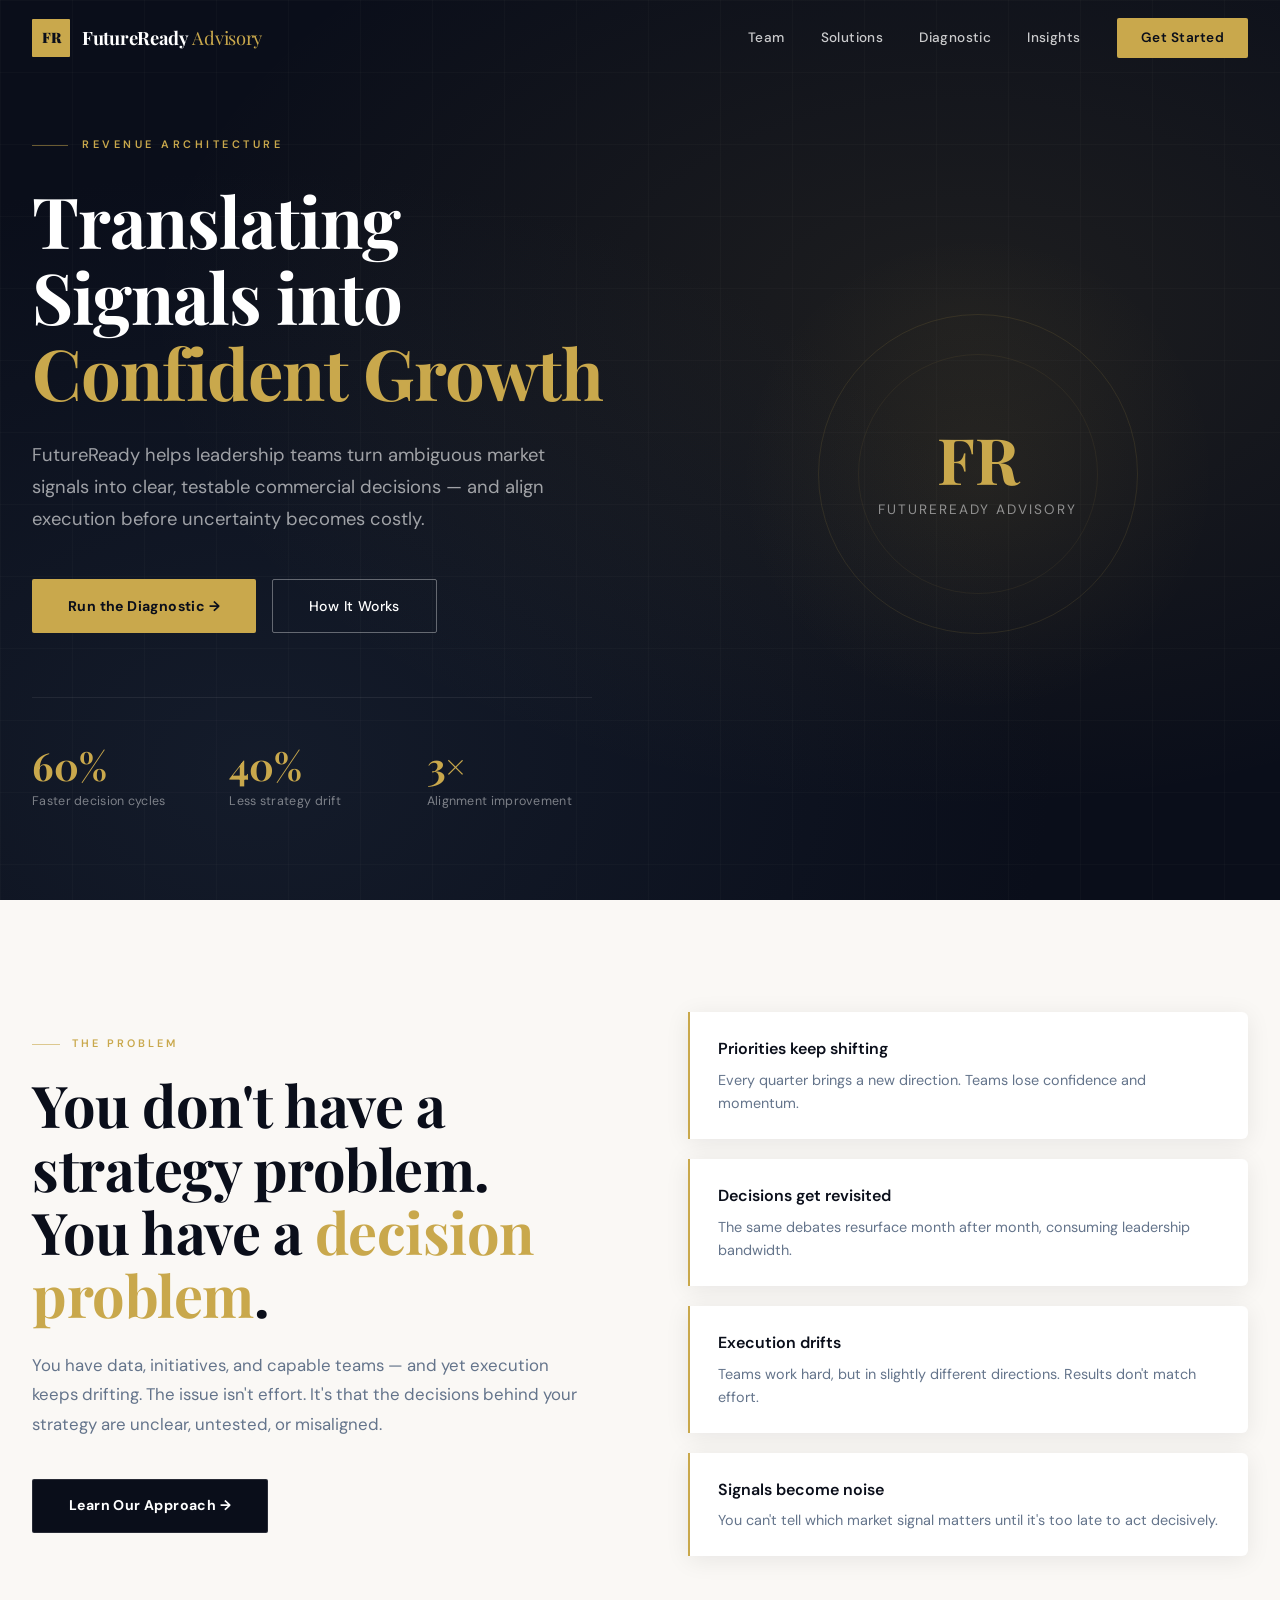
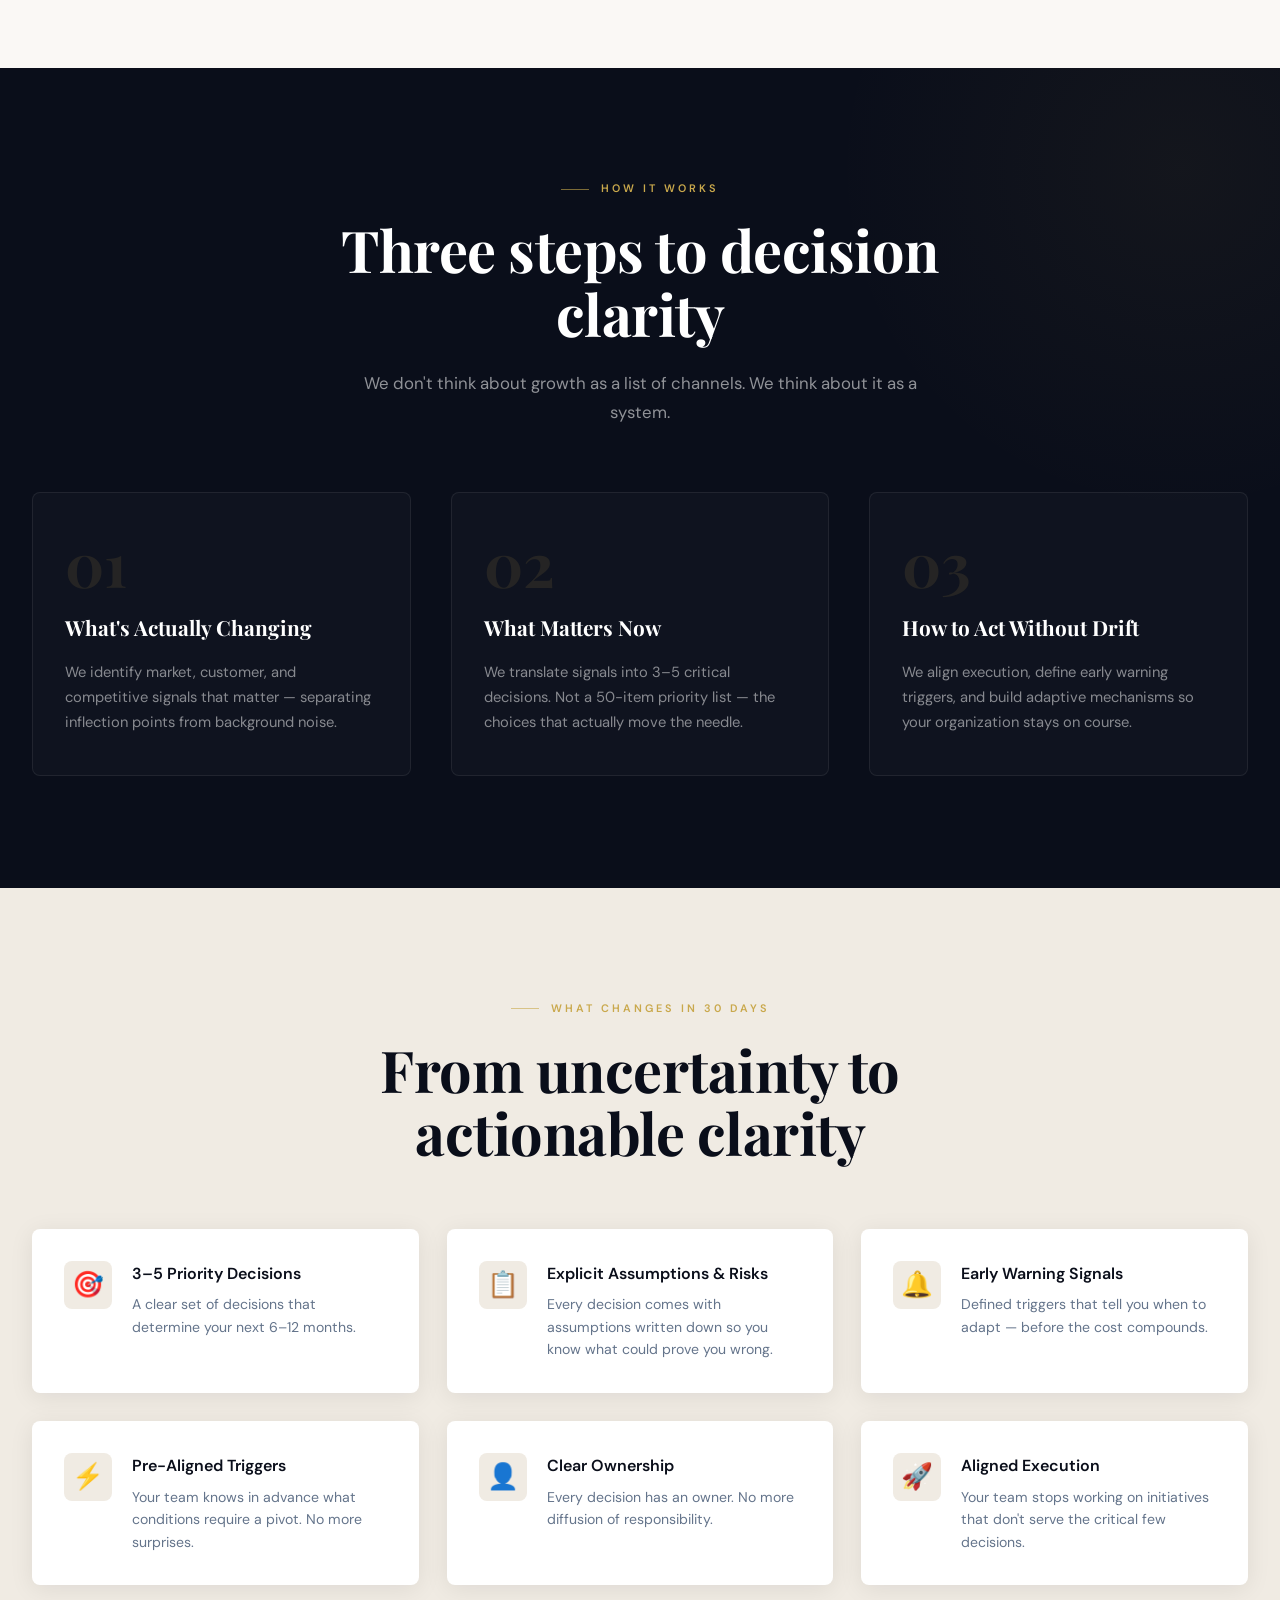
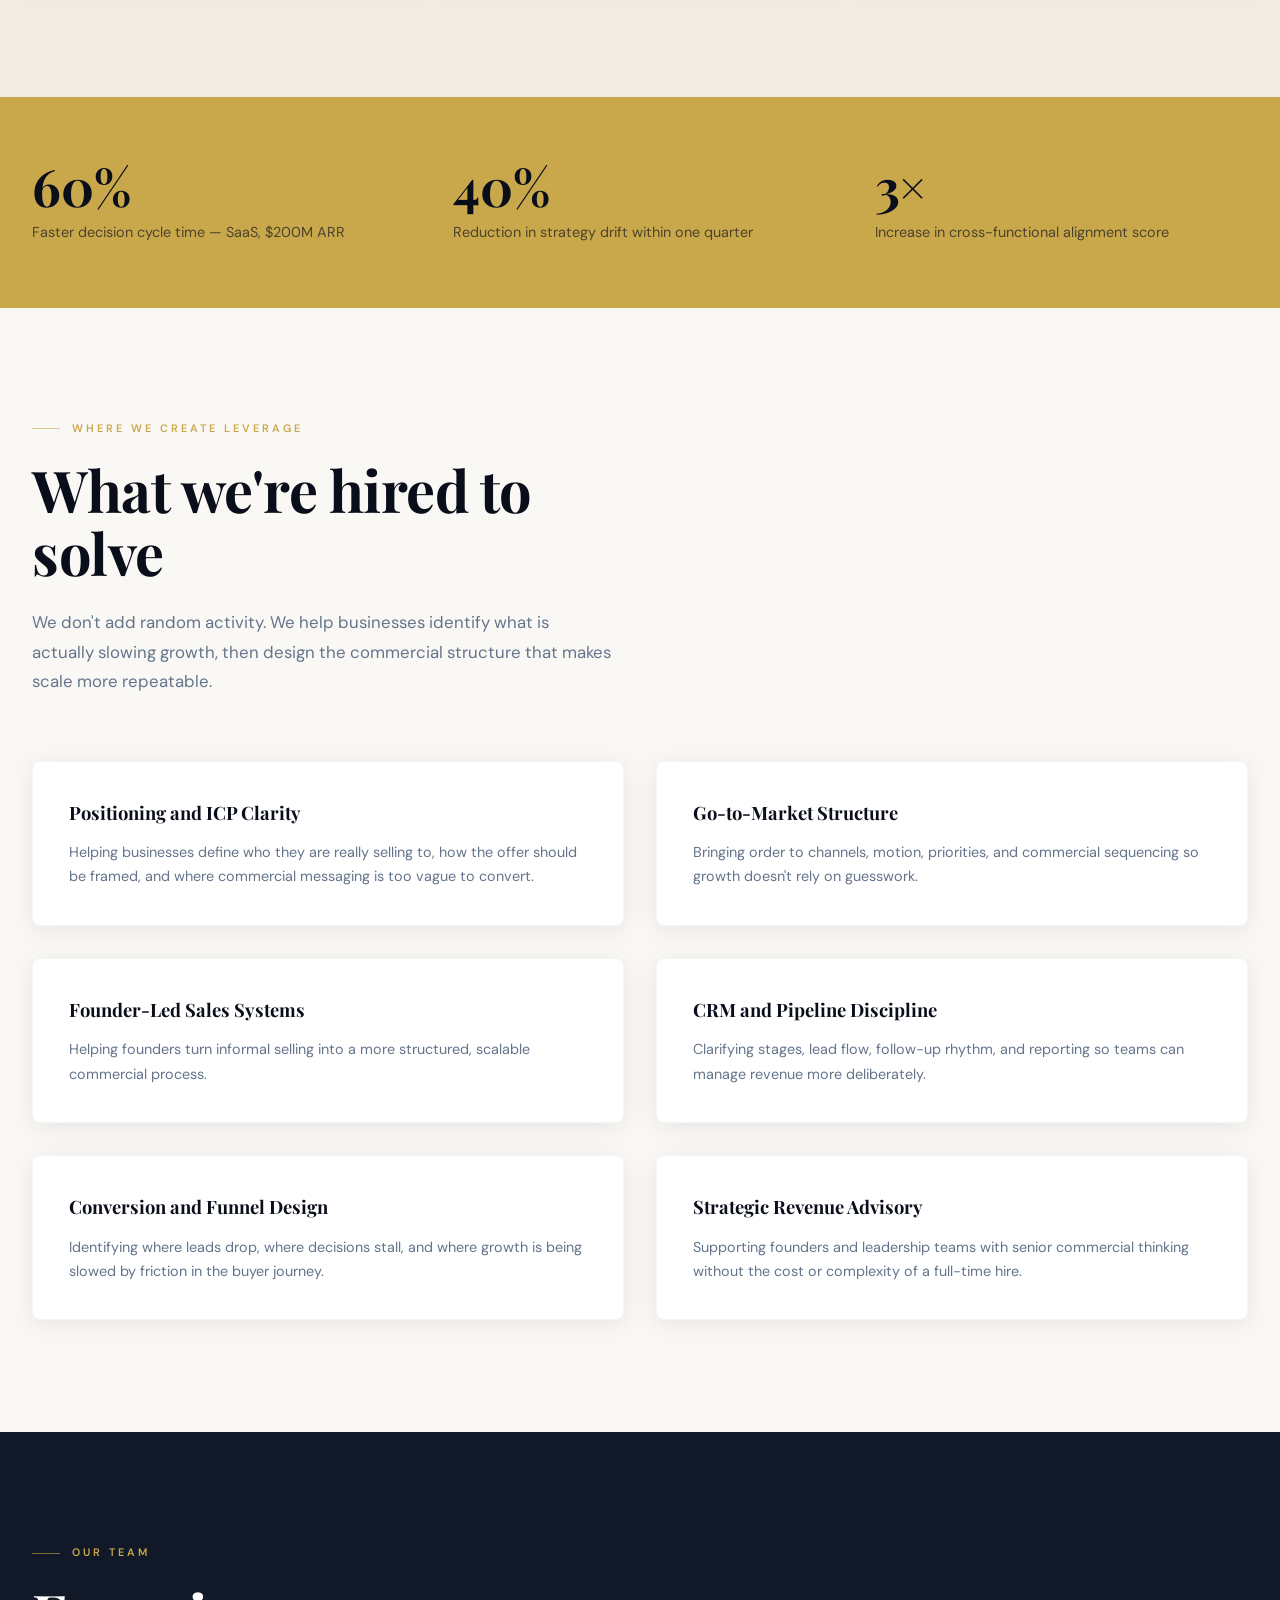
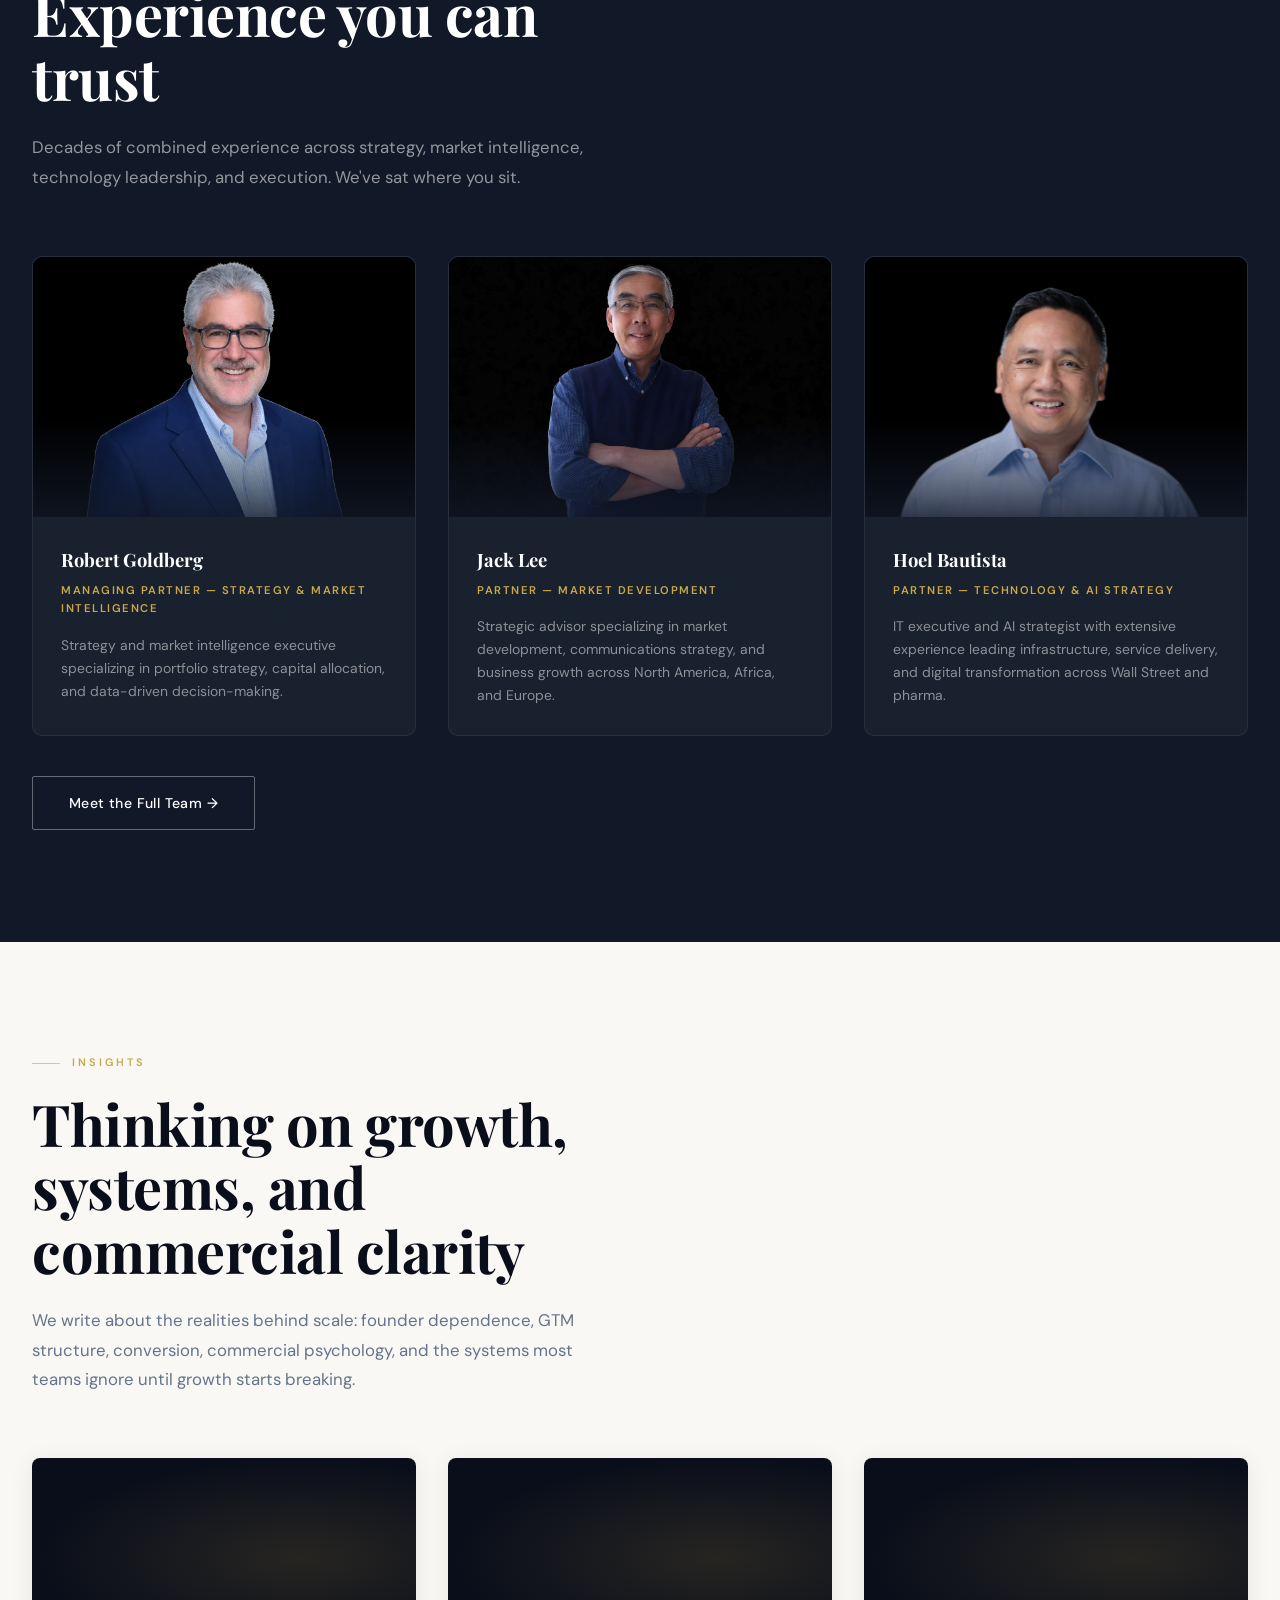
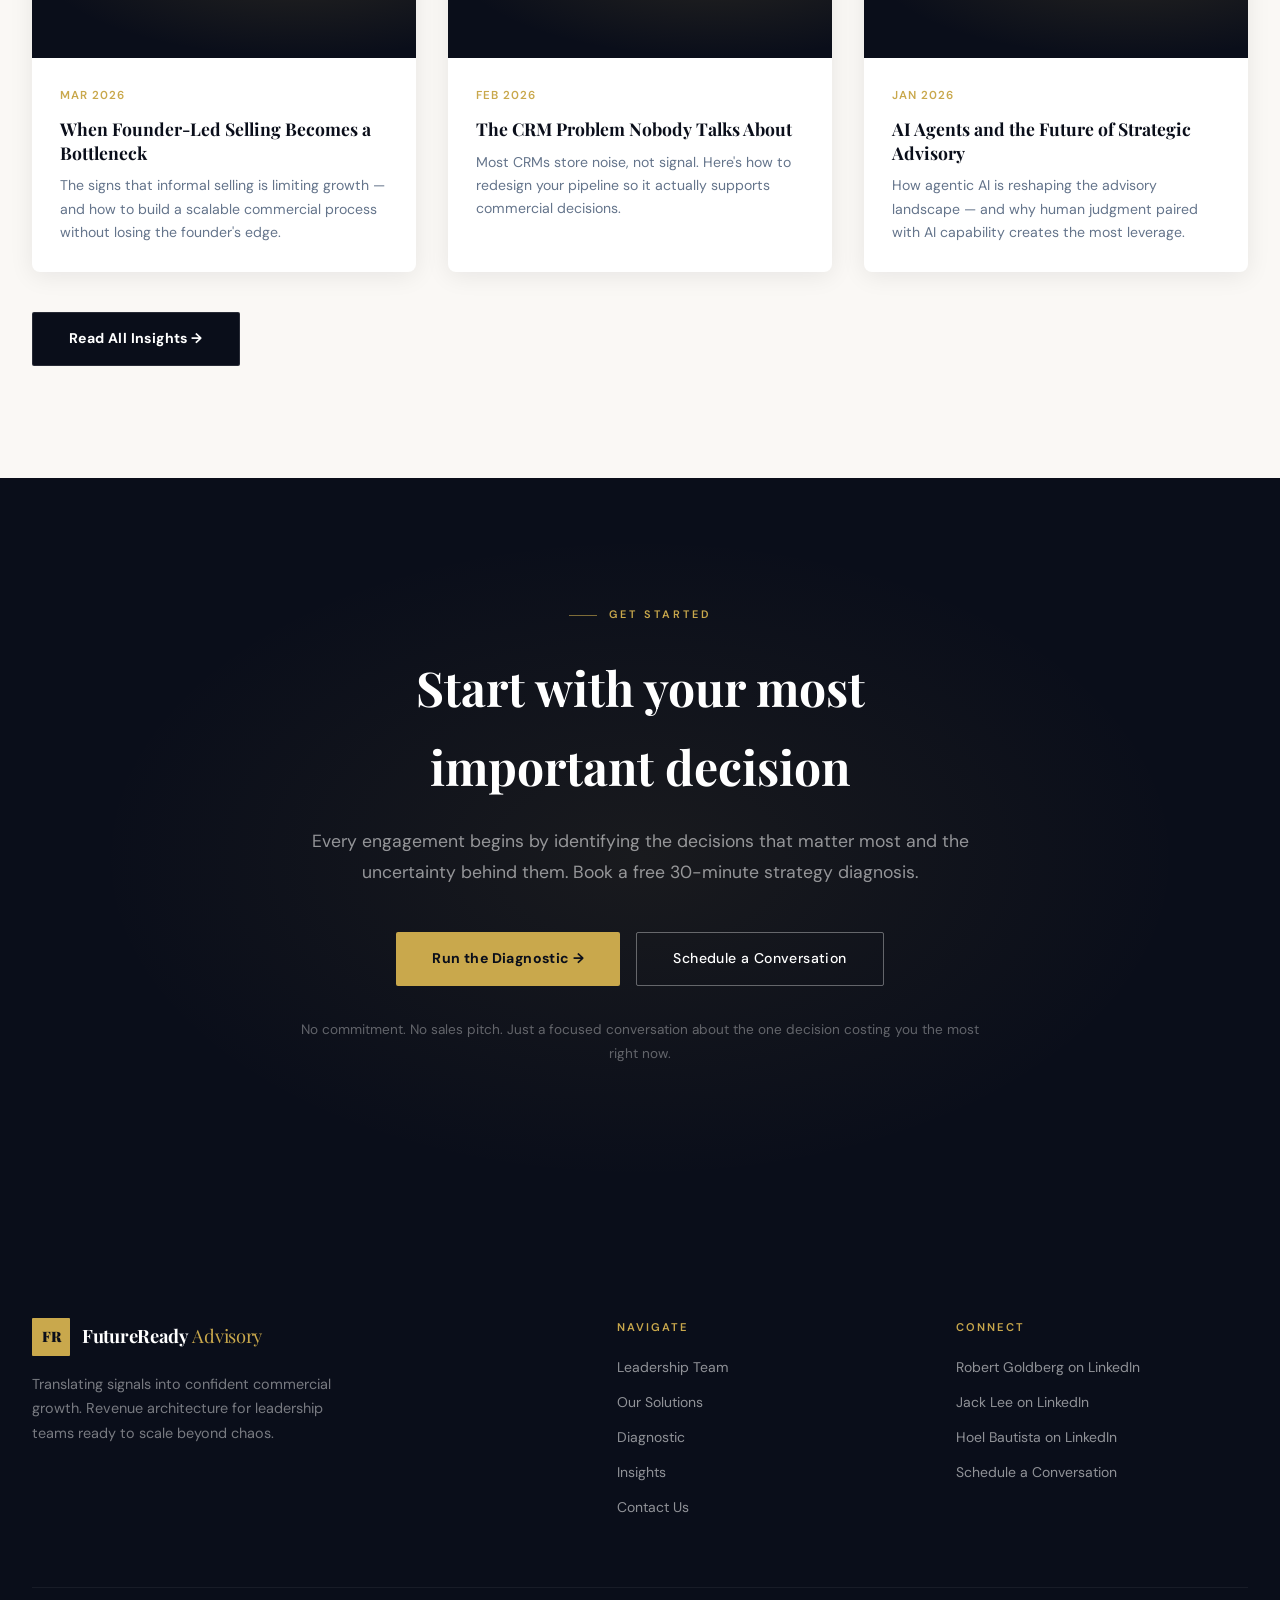
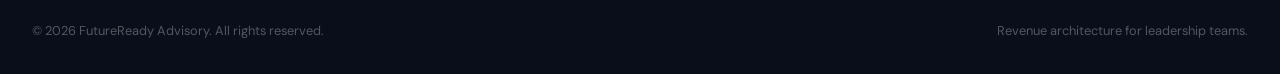
==== index.html @ 2e33265b "Fix Hoel image aspect ratio - use landscape version for team cards" ====
<!DOCTYPE html>
<html lang="en">
<head>
<meta charset="UTF-8">
<meta name="viewport" content="width=device-width,initial-scale=1">
<meta name="theme-color" content="#0a0e1a">
<title>FutureReady Advisory | Revenue Architecture for Leadership Teams Ready to Scale</title>
<meta name="description" content="FutureReady Advisory helps leadership teams turn ambiguous market signals into clear, testable revenue decisions. Systems-first approach to strategy, GTM, and commercial clarity.">
<meta name="keywords" content="revenue architecture, strategy consulting, leadership advisory, market intelligence, decision clarity, executive consulting, commercial growth, go-to-market strategy">
<link rel="canonical" href="https://futureready-advisory.vercel.app/">
<meta property="og:title" content="FutureReady Advisory | Revenue Architecture for Leadership Teams">
<meta property="og:description" content="Turn ambiguous market signals into confident commercial growth. Systems-first strategy consulting for leadership teams.">
<meta property="og:url" content="https://futureready-advisory.vercel.app/">
<meta property="og:type" content="website">
<meta property="og:site_name" content="FutureReady Advisory">
<meta name="twitter:card" content="summary_large_image">
<meta name="twitter:title" content="FutureReady Advisory | Revenue Architecture">
<meta name="twitter:description" content="Translating signals into confident commercial growth.">
<script type="application/ld+json">
{
  "@context": "https://schema.org",
  "@type": "Organization",
  "name": "FutureReady Advisory",
  "url": "https://futureready-advisory.vercel.app/",
  "description": "Revenue architecture advisory helping leadership teams turn ambiguous market signals into clear, testable commercial decisions.",
  "foundingDate": "2026",
  "founder": [
    {"@type": "Person", "name": "Robert Goldberg"},
    {"@type": "Person", "name": "Jack Lee"},
    {"@type": "Person", "name": "Hoel Bautista"}
  ],
  "sameAs": [
    "https://www.linkedin.com/in/robgoldberg/",
    "https://www.linkedin.com/in/jkleemktgii/",
    "https://www.linkedin.com/in/hoel-bautista-728b477/"
  ],
  "areaServed": ["North America", "Europe", "Africa"],
  "knowsAbout": ["Revenue Architecture", "Go-to-Market Strategy", "Market Intelligence", "Commercial Strategy", "Leadership Advisory"]
}
</script>
<script type="application/ld+json">
{
  "@context": "https://schema.org",
  "@type": "WebSite",
  "name": "FutureReady Advisory",
  "url": "https://futureready-advisory.vercel.app/",
  "potentialAction": {
    "@type": "SearchAction",
    "target": "https://futureready-advisory.vercel.app/solutions?q={search_term_string}",
    "query-input": "required name=search_term_string"
  }
}
</script>
<link rel="stylesheet" href="shared.css">
<link rel="sitemap" type="application/xml" href="sitemap.xml">
</head>
<body>

<!-- HEADER -->
<header class="site-header" id="site-header">
  <div class="header-inner">
    <a href="index.html" class="logo" aria-label="FutureReady Advisory Home">
      <span class="logo-mark">FR</span>
      <span class="logo-text">FutureReady<span class="logo-accent"> Advisory</span></span>
    </a>
    <nav class="main-nav" id="main-nav" aria-label="Primary navigation">
      <a href="leadership.html">Team</a>
      <a href="solutions.html">Solutions</a>
      <a href="diagnostic.html">Diagnostic</a>
      <a href="insights.html">Insights</a>
      <a href="contact.html" class="nav-cta">Get Started</a>
    </nav>
    <button class="hamburger" id="hamburger" aria-label="Toggle menu" aria-expanded="false">
      <span></span><span></span><span></span>
    </button>
  </div>
</header>

<!-- HERO -->
<style>
.hero{min-height:100vh;background:var(--navy);display:flex;align-items:center;position:relative;overflow:hidden;padding:8rem 2rem 5rem}
.hero::before{content:"";position:absolute;inset:0;background:radial-gradient(ellipse at 75% 35%,rgba(201,168,76,.1),transparent 60%),radial-gradient(ellipse at 20% 85%,rgba(30,41,59,.5),transparent 55%)}
.hero-grid{position:absolute;inset:0;background-image:linear-gradient(rgba(255,255,255,.018) 1px,transparent 1px),linear-gradient(90deg,rgba(255,255,255,.018) 1px,transparent 1px);background-size:72px 72px}
.hero-inner{max-width:1280px;margin:0 auto;position:relative;z-index:1;display:grid;grid-template-columns:1.1fr 1fr;gap:5rem;align-items:center}
@media(max-width:960px){.hero-inner{grid-template-columns:1fr;gap:3rem}}
.hero-content{max-width:640px}
.eyebrow{font-size:.68rem;letter-spacing:3.5px;text-transform:uppercase;color:var(--gold);font-weight:600;margin-bottom:1.75rem;display:flex;align-items:center;gap:.9rem}
.eyebrow::before{content:"";display:block;width:36px;height:1px;background:var(--gold);opacity:.5}
.hero h1{font-family:"Playfair Display",serif;font-size:clamp(2.6rem,5.5vw,4.4rem);color:var(--white);line-height:1.08;font-weight:700;max-width:720px;margin-bottom:1.75rem;letter-spacing:-1px}
.hero h1 em{color:var(--gold);font-style:normal}
.hero-sub{font-size:1.15rem;color:rgba(255,255,255,.6);max-width:520px;line-height:1.75;margin-bottom:2.75rem}
.hero-actions{display:flex;gap:1rem;flex-wrap:wrap}
.hero-stats{display:grid;grid-template-columns:repeat(3,1fr);gap:2rem;max-width:560px;margin-top:4rem;padding-top:3rem;border-top:1px solid rgba(255,255,255,.07)}
.hero-stat .num{font-family:"Playfair Display",serif;font-size:2.4rem;font-weight:700;color:var(--gold);line-height:1}
.hero-stat .lbl{font-size:.78rem;color:rgba(255,255,255,.45);margin-top:.4rem;letter-spacing:.3px}
@media(max-width:500px){.hero-stats{grid-template-columns:1fr 1fr}}
.hero-visual{position:relative;display:flex;justify-content:center;align-items:center}
.hero-visual-inner{width:100%;max-width:480px;height:480px;border-radius:50%;background:radial-gradient(circle,rgba(201,168,76,.08),transparent 70%);display:flex;align-items:center;justify-content:center;position:relative}
.hero-visual-inner::before{content:'';position:absolute;width:320px;height:320px;border-radius:50%;border:1px solid rgba(201,168,76,.12);animation:pulse-ring 4s ease-in-out infinite}
.hero-visual-inner::after{content:'';position:absolute;width:240px;height:240px;border-radius:50%;border:1px solid rgba(201,168,76,.08);animation:pulse-ring 4s ease-in-out infinite 1s}
@keyframes pulse-ring{0%,100%{transform:scale(1);opacity:1}50%{transform:scale(1.05);opacity:.5}}
.hero-visual-text{text-align:center;color:var(--white);position:relative;z-index:1}
.hero-visual-text .big{font-family:"Playfair Display",serif;font-size:4rem;font-weight:700;color:var(--gold);line-height:1}
.hero-visual-text .small{font-size:.85rem;color:rgba(255,255,255,.5);margin-top:.5rem;letter-spacing:2px;text-transform:uppercase}
</style>

<section class="hero">
  <div class="hero-grid"></div>
  <div class="hero-inner">
    <div class="hero-content">
      <div class="eyebrow">Revenue Architecture</div>
      <h1>Translating Signals into <em>Confident Growth</em></h1>
      <p class="hero-sub">FutureReady helps leadership teams turn ambiguous market signals into clear, testable commercial decisions — and align execution before uncertainty becomes costly.</p>
      <div class="hero-actions">
        <a href="diagnostic.html" class="btn-primary">Run the Diagnostic &rarr;</a>
        <a href="solutions.html" class="btn-outline">How It Works</a>
      </div>
      <div class="hero-stats">
        <div class="hero-stat"><div class="num">60%</div><div class="lbl">Faster decision cycles</div></div>
        <div class="hero-stat"><div class="num">40%</div><div class="lbl">Less strategy drift</div></div>
        <div class="hero-stat"><div class="num">3&times;</div><div class="lbl">Alignment improvement</div></div>
      </div>
    </div>
    <div class="hero-visual">
      <div class="hero-visual-inner">
        <div class="hero-visual-text">
          <div class="big">FR</div>
          <div class="small">FutureReady Advisory</div>
        </div>
      </div>
    </div>
  </div>
</section>

<!-- PROBLEM SECTION -->
<style>
.problem-section{background:var(--cream);padding:7rem 2rem}
.problem-inner{max-width:1280px;margin:0 auto;display:grid;grid-template-columns:1fr 1fr;gap:6rem;align-items:center}
@media(max-width:900px){.problem-inner{grid-template-columns:1fr;gap:4rem}}
.problem-cards{display:flex;flex-direction:column;gap:1.25rem}
.problem-card{background:var(--white);border-left:2px solid var(--gold);padding:1.5rem 1.75rem;border-radius:0 6px 6px 0;box-shadow:var(--shadow);transition:transform .25s,box-shadow .25s}
.problem-card:hover{transform:translateX(4px);box-shadow:var(--shadow-lg)}
.problem-card h4{font-weight:600;color:var(--navy);font-size:1rem;margin-bottom:.4rem}
.problem-card p{font-size:.9rem;color:var(--gray);line-height:1.6}
</style>

<section class="problem-section">
  <div class="problem-inner">
    <div class="fade-in">
      <div class="section-label">The Problem</div>
      <h2 class="section-title">You don't have a strategy problem. You have a <em style="color:var(--gold);font-style:normal">decision problem</em>.</h2>
      <p class="section-sub">You have data, initiatives, and capable teams — and yet execution keeps drifting. The issue isn't effort. It's that the decisions behind your strategy are unclear, untested, or misaligned.</p>
      <div style="margin-top:2.5rem"><a href="solutions.html" class="btn-navy">Learn Our Approach &rarr;</a></div>
    </div>
    <div class="problem-cards">
      <div class="problem-card fade-in"><h4>Priorities keep shifting</h4><p>Every quarter brings a new direction. Teams lose confidence and momentum.</p></div>
      <div class="problem-card fade-in"><h4>Decisions get revisited</h4><p>The same debates resurface month after month, consuming leadership bandwidth.</p></div>
      <div class="problem-card fade-in"><h4>Execution drifts</h4><p>Teams work hard, but in slightly different directions. Results don't match effort.</p></div>
      <div class="problem-card fade-in"><h4>Signals become noise</h4><p>You can't tell which market signal matters until it's too late to act decisively.</p></div>
    </div>
  </div>
</section>

<!-- HOW IT WORKS -->
<style>
.how-section{background:var(--navy);padding:7rem 2rem;position:relative;overflow:hidden}
.how-section::before{content:"";position:absolute;right:-250px;top:-250px;width:700px;height:700px;border-radius:50%;background:radial-gradient(circle,rgba(201,168,76,.05),transparent 70%)}
.how-inner{max-width:1280px;margin:0 auto;position:relative}
.steps-grid{display:grid;grid-template-columns:repeat(3,1fr);gap:2.5rem;margin-top:4rem}
@media(max-width:860px){.steps-grid{grid-template-columns:1fr}}
.step-card{padding:2.5rem 2rem;border:1px solid rgba(255,255,255,.07);border-radius:8px;background:rgba(255,255,255,.025);transition:border-color .3s,transform .3s,background .3s}
.step-card:hover{border-color:rgba(201,168,76,.3);transform:translateY(-6px);background:rgba(255,255,255,.04)}
.step-num{font-family:"Playfair Display",serif;font-size:3.8rem;font-weight:700;color:rgba(201,168,76,.12);line-height:1;margin-bottom:1rem}
.step-card h3{font-family:"Playfair Display",serif;font-size:1.3rem;color:var(--white);margin-bottom:1rem}
.step-card p{font-size:.92rem;color:rgba(255,255,255,.5);line-height:1.7}
</style>

<section class="how-section">
  <div class="how-inner">
    <div style="text-align:center;max-width:640px;margin:0 auto" class="fade-in">
      <div class="section-label" style="justify-content:center">How It Works</div>
      <h2 class="section-title light">Three steps to decision clarity</h2>
      <p class="section-sub light" style="margin:0 auto">We don't think about growth as a list of channels. We think about it as a system.</p>
    </div>
    <div class="steps-grid">
      <div class="step-card fade-in"><div class="step-num">01</div><h3>What's Actually Changing</h3><p>We identify market, customer, and competitive signals that matter — separating inflection points from background noise.</p></div>
      <div class="step-card fade-in"><div class="step-num">02</div><h3>What Matters Now</h3><p>We translate signals into 3–5 critical decisions. Not a 50-item priority list — the choices that actually move the needle.</p></div>
      <div class="step-card fade-in"><div class="step-num">03</div><h3>How to Act Without Drift</h3><p>We align execution, define early warning triggers, and build adaptive mechanisms so your organization stays on course.</p></div>
    </div>
  </div>
</section>

<!-- OUTCOMES -->
<style>
.outcomes-section{background:var(--cream-dark);padding:7rem 2rem}
.outcomes-inner{max-width:1280px;margin:0 auto}
.outcomes-grid{display:grid;grid-template-columns:repeat(3,1fr);gap:1.75rem;margin-top:4rem}
@media(max-width:960px){.outcomes-grid{grid-template-columns:repeat(2,1fr)}}
@media(max-width:560px){.outcomes-grid{grid-template-columns:1fr}}
.outcome-item{background:var(--white);padding:2rem;border-radius:8px;box-shadow:var(--shadow);display:flex;gap:1.25rem;align-items:flex-start;transition:transform .25s,box-shadow .25s}
.outcome-item:hover{transform:translateY(-4px);box-shadow:var(--shadow-lg)}
.outcome-icon{font-size:1.6rem;flex-shrink:0;width:48px;height:48px;display:flex;align-items:center;justify-content:center;background:var(--cream-dark);border-radius:8px}
.outcome-item h4{font-weight:600;color:var(--navy);font-size:1rem;margin-bottom:.4rem}
.outcome-item p{font-size:.88rem;color:var(--gray);line-height:1.6}
</style>

<section class="outcomes-section">
  <div class="outcomes-inner">
    <div style="text-align:center;max-width:640px;margin:0 auto" class="fade-in">
      <div class="section-label" style="justify-content:center">What Changes in 30 Days</div>
      <h2 class="section-title">From uncertainty to actionable clarity</h2>
    </div>
    <div class="outcomes-grid">
      <div class="outcome-item fade-in"><div class="outcome-icon">&#127919;</div><div><h4>3–5 Priority Decisions</h4><p>A clear set of decisions that determine your next 6–12 months.</p></div></div>
      <div class="outcome-item fade-in"><div class="outcome-icon">&#128203;</div><div><h4>Explicit Assumptions &amp; Risks</h4><p>Every decision comes with assumptions written down so you know what could prove you wrong.</p></div></div>
      <div class="outcome-item fade-in"><div class="outcome-icon">&#128276;</div><div><h4>Early Warning Signals</h4><p>Defined triggers that tell you when to adapt — before the cost compounds.</p></div></div>
      <div class="outcome-item fade-in"><div class="outcome-icon">&#9889;</div><div><h4>Pre-Aligned Triggers</h4><p>Your team knows in advance what conditions require a pivot. No more surprises.</p></div></div>
      <div class="outcome-item fade-in"><div class="outcome-icon">&#128100;</div><div><h4>Clear Ownership</h4><p>Every decision has an owner. No more diffusion of responsibility.</p></div></div>
      <div class="outcome-item fade-in"><div class="outcome-icon">&#128640;</div><div><h4>Aligned Execution</h4><p>Your team stops working on initiatives that don't serve the critical few decisions.</p></div></div>
    </div>
  </div>
</section>

<!-- STATS BAR -->
<style>
.stats-bar{background:var(--gold);padding:4rem 2rem}
.stats-bar-inner{max-width:1280px;margin:0 auto;display:grid;grid-template-columns:repeat(3,1fr);gap:3rem}
@media(max-width:640px){.stats-bar-inner{grid-template-columns:1fr;text-align:center}}
.stat-block .big{font-family:"Playfair Display",serif;font-size:3.2rem;font-weight:700;color:var(--navy);line-height:1}
.stat-block .desc{font-size:.9rem;color:var(--navy);opacity:.65;margin-top:.6rem;line-height:1.5}
</style>

<div class="stats-bar">
  <div class="stats-bar-inner">
    <div class="stat-block fade-in"><div class="big">60%</div><div class="desc">Faster decision cycle time — SaaS, $200M ARR</div></div>
    <div class="stat-block fade-in"><div class="big">40%</div><div class="desc">Reduction in strategy drift within one quarter</div></div>
    <div class="stat-block fade-in"><div class="big">3&times;</div><div class="desc">Increase in cross-functional alignment score</div></div>
  </div>
</div>

<!-- WHAT WE SOLVE -->
<style>
.solve-section{background:var(--cream);padding:7rem 2rem}
.solve-inner{max-width:1280px;margin:0 auto}
.solve-grid{display:grid;grid-template-columns:repeat(2,1fr);gap:2rem;margin-top:4rem}
@media(max-width:860px){.solve-grid{grid-template-columns:1fr}}
.solve-card{background:var(--white);padding:2.25rem;border-radius:8px;box-shadow:var(--shadow);border:1px solid rgba(10,14,26,.04);transition:transform .25s,box-shadow .25s,border-color .25s}
.solve-card:hover{transform:translateY(-4px);box-shadow:var(--shadow-lg);border-color:rgba(201,168,76,.2)}
.solve-card h4{font-family:"Playfair Display",serif;font-size:1.15rem;color:var(--navy);margin-bottom:.75rem}
.solve-card p{font-size:.9rem;color:var(--gray);line-height:1.7}
</style>

<section class="solve-section">
  <div class="solve-inner">
    <div style="max-width:640px;margin-bottom:3rem" class="fade-in">
      <div class="section-label">Where We Create Leverage</div>
      <h2 class="section-title">What we're hired to solve</h2>
      <p class="section-sub">We don't add random activity. We help businesses identify what is actually slowing growth, then design the commercial structure that makes scale more repeatable.</p>
    </div>
    <div class="solve-grid">
      <div class="solve-card fade-in"><h4>Positioning and ICP Clarity</h4><p>Helping businesses define who they are really selling to, how the offer should be framed, and where commercial messaging is too vague to convert.</p></div>
      <div class="solve-card fade-in"><h4>Go-to-Market Structure</h4><p>Bringing order to channels, motion, priorities, and commercial sequencing so growth doesn't rely on guesswork.</p></div>
      <div class="solve-card fade-in"><h4>Founder-Led Sales Systems</h4><p>Helping founders turn informal selling into a more structured, scalable commercial process.</p></div>
      <div class="solve-card fade-in"><h4>CRM and Pipeline Discipline</h4><p>Clarifying stages, lead flow, follow-up rhythm, and reporting so teams can manage revenue more deliberately.</p></div>
      <div class="solve-card fade-in"><h4>Conversion and Funnel Design</h4><p>Identifying where leads drop, where decisions stall, and where growth is being slowed by friction in the buyer journey.</p></div>
      <div class="solve-card fade-in"><h4>Strategic Revenue Advisory</h4><p>Supporting founders and leadership teams with senior commercial thinking without the cost or complexity of a full-time hire.</p></div>
    </div>
  </div>
</section>

<!-- TEAM PREVIEW -->
<style>
.team-preview{background:var(--navy-mid);padding:7rem 2rem}
.team-preview-inner{max-width:1280px;margin:0 auto}
.team-cards{display:grid;grid-template-columns:repeat(3,1fr);gap:2rem;margin-top:4rem}
@media(max-width:960px){.team-cards{grid-template-columns:repeat(2,1fr)}}
@media(max-width:600px){.team-cards{grid-template-columns:1fr}}
.team-card{background:rgba(255,255,255,.035);border:1px solid rgba(255,255,255,.07);border-radius:10px;overflow:hidden;display:flex;flex-direction:column;transition:border-color .3s,transform .3s}
.team-card:hover{border-color:rgba(201,168,76,.35);transform:translateY(-6px)}
.team-card-img{height:260px;overflow:hidden;position:relative}
.team-card-img img{width:100%;height:100%;object-fit:cover;object-position:center top;transition:transform .5s ease}
.team-card:hover .team-card-img img{transform:scale(1.04)}
.team-card-img::after{content:'';position:absolute;bottom:0;left:0;right:0;height:100px;background:linear-gradient(transparent,rgba(17,24,39,.8))}
.team-card-body{padding:1.75rem}
.team-card-body h3{font-family:"Playfair Display",serif;color:var(--white);font-size:1.15rem;margin-bottom:.35rem}
.team-card-role{font-size:.7rem;letter-spacing:1.5px;text-transform:uppercase;color:var(--gold);font-weight:600;margin-bottom:1rem}
.team-card-body p{font-size:.87rem;color:rgba(255,255,255,.5);line-height:1.65}
</style>

<section class="team-preview">
  <div class="team-preview-inner">
    <div style="max-width:640px;margin-bottom:3rem" class="fade-in">
      <div class="section-label">Our Team</div>
      <h2 class="section-title light">Experience you can trust</h2>
      <p class="section-sub light">Decades of combined experience across strategy, market intelligence, technology leadership, and execution. We've sat where you sit.</p>
    </div>
    <div class="team-cards">
      <div class="team-card fade-in">
        <div class="team-card-img"><img src="img/rob.jpg" alt="Robert Goldberg - Managing Partner at FutureReady Advisory"></div>
        <div class="team-card-body">
          <h3>Robert Goldberg</h3>
          <div class="team-card-role">Managing Partner — Strategy &amp; Market Intelligence</div>
          <p>Strategy and market intelligence executive specializing in portfolio strategy, capital allocation, and data-driven decision-making.</p>
        </div>
      </div>
      <div class="team-card fade-in">
        <div class="team-card-img"><img src="img/jack.jpg" alt="Jack Lee - Partner at FutureReady Advisory"></div>
        <div class="team-card-body">
          <h3>Jack Lee</h3>
          <div class="team-card-role">Partner — Market Development</div>
          <p>Strategic advisor specializing in market development, communications strategy, and business growth across North America, Africa, and Europe.</p>
        </div>
      </div>
      <div class="team-card fade-in">
        <div class="team-card-img"><img src="img/hoel-wide.jpg" alt="Hoel Bautista - Partner at FutureReady Advisory"></div>
        <div class="team-card-body">
          <h3>Hoel Bautista</h3>
          <div class="team-card-role">Partner — Technology &amp; AI Strategy</div>
          <p>IT executive and AI strategist with extensive experience leading infrastructure, service delivery, and digital transformation across Wall Street and pharma.</p>
        </div>
      </div>
    </div>
    <div style="margin-top:2.5rem" class="fade-in"><a href="leadership.html" class="btn-outline">Meet the Full Team &rarr;</a></div>
  </div>
</section>

<!-- INSIGHTS PREVIEW -->
<style>
.insights-preview{background:var(--cream);padding:7rem 2rem}
.insights-inner{max-width:1280px;margin:0 auto}
.insights-grid{display:grid;grid-template-columns:repeat(3,1fr);gap:2rem;margin-top:4rem}
@media(max-width:900px){.insights-grid{grid-template-columns:1fr}}
.insight-card{background:var(--white);border-radius:8px;overflow:hidden;box-shadow:var(--shadow);transition:transform .3s,box-shadow .3s}
.insight-card:hover{transform:translateY(-6px);box-shadow:var(--shadow-lg)}
.insight-card-img{height:200px;background:var(--navy);position:relative;overflow:hidden}
.insight-card-img::before{content:'';position:absolute;inset:0;background:radial-gradient(ellipse at 70% 50%,rgba(201,168,76,.15),transparent 70%)}
.insight-card-body{padding:1.75rem}
.insight-date{font-size:.72rem;color:var(--gold);font-weight:600;letter-spacing:1px;text-transform:uppercase;margin-bottom:.75rem}
.insight-card-body h4{font-family:"Playfair Display",serif;font-size:1.1rem;color:var(--navy);margin-bottom:.6rem;line-height:1.35}
.insight-card-body p{font-size:.88rem;color:var(--gray);line-height:1.65}
</style>

<section class="insights-preview">
  <div class="insights-inner">
    <div style="max-width:640px;margin-bottom:3rem" class="fade-in">
      <div class="section-label">Insights</div>
      <h2 class="section-title">Thinking on growth, systems, and commercial clarity</h2>
      <p class="section-sub">We write about the realities behind scale: founder dependence, GTM structure, conversion, commercial psychology, and the systems most teams ignore until growth starts breaking.</p>
    </div>
    <div class="insights-grid">
      <article class="insight-card fade-in">
        <div class="insight-card-img"></div>
        <div class="insight-card-body">
          <div class="insight-date">Mar 2026</div>
          <h4>When Founder-Led Selling Becomes a Bottleneck</h4>
          <p>The signs that informal selling is limiting growth — and how to build a scalable commercial process without losing the founder's edge.</p>
        </div>
      </article>
      <article class="insight-card fade-in">
        <div class="insight-card-img"></div>
        <div class="insight-card-body">
          <div class="insight-date">Feb 2026</div>
          <h4>The CRM Problem Nobody Talks About</h4>
          <p>Most CRMs store noise, not signal. Here's how to redesign your pipeline so it actually supports commercial decisions.</p>
        </div>
      </article>
      <article class="insight-card fade-in">
        <div class="insight-card-img"></div>
        <div class="insight-card-body">
          <div class="insight-date">Jan 2026</div>
          <h4>AI Agents and the Future of Strategic Advisory</h4>
          <p>How agentic AI is reshaping the advisory landscape — and why human judgment paired with AI capability creates the most leverage.</p>
        </div>
      </article>
    </div>
    <div style="margin-top:2.5rem" class="fade-in"><a href="insights.html" class="btn-navy">Read All Insights &rarr;</a></div>
  </div>
</section>

<!-- CTA SECTION -->
<style>
.home-cta{background:var(--navy);padding:8rem 2rem;text-align:center;position:relative;overflow:hidden}
.home-cta::before{content:'';position:absolute;inset:0;background:radial-gradient(ellipse at 50% 50%,rgba(201,168,76,.08),transparent 60%)}
.home-cta-inner{max-width:680px;margin:0 auto;position:relative}
.home-cta h2{font-family:"Playfair Display",serif;font-size:clamp(2.2rem,4.5vw,3rem);color:var(--white);margin-bottom:1.25rem}
.home-cta p{color:rgba(255,255,255,.55);font-size:1.1rem;margin-bottom:2.75rem;line-height:1.75}
.cta-actions{display:flex;gap:1rem;justify-content:center;flex-wrap:wrap}
</style>

<section class="home-cta">
  <div class="home-cta-inner fade-in">
    <div class="section-label" style="justify-content:center;margin-bottom:1.5rem">Get Started</div>
    <h2>Start with your most important decision</h2>
    <p>Every engagement begins by identifying the decisions that matter most and the uncertainty behind them. Book a free 30-minute strategy diagnosis.</p>
    <div class="cta-actions">
      <a href="diagnostic.html" class="btn-primary">Run the Diagnostic &rarr;</a>
      <a href="contact.html" class="btn-outline">Schedule a Conversation</a>
    </div>
    <p style="margin-top:2rem;font-size:.85rem;color:rgba(255,255,255,.35)">No commitment. No sales pitch. Just a focused conversation about the one decision costing you the most right now.</p>
  </div>
</section>

<!-- FOOTER -->
<footer class="site-footer">
  <div class="footer-inner">
    <div class="footer-brand">
      <a href="index.html" class="logo">
        <span class="logo-mark">FR</span>
        <span class="logo-text">FutureReady<span class="logo-accent"> Advisory</span></span>
      </a>
      <p>Translating signals into confident commercial growth. Revenue architecture for leadership teams ready to scale beyond chaos.</p>
    </div>
    <div class="footer-links">
      <div class="footer-col">
        <h4>Navigate</h4>
        <a href="leadership.html">Leadership Team</a>
        <a href="solutions.html">Our Solutions</a>
        <a href="diagnostic.html">Diagnostic</a>
        <a href="insights.html">Insights</a>
        <a href="contact.html">Contact Us</a>
      </div>
      <div class="footer-col">
        <h4>Connect</h4>
        <a href="https://www.linkedin.com/in/robgoldberg/" target="_blank" rel="noopener">Robert Goldberg on LinkedIn</a>
        <a href="https://www.linkedin.com/in/jkleemktgii/" target="_blank" rel="noopener">Jack Lee on LinkedIn</a>
        <a href="https://www.linkedin.com/in/hoel-bautista-728b477/" target="_blank" rel="noopener">Hoel Bautista on LinkedIn</a>
        <a href="contact.html">Schedule a Conversation</a>
      </div>
    </div>
  </div>
  <div class="footer-bottom">
    <p>&copy; 2026 FutureReady Advisory. All rights reserved.</p>
    <p>Revenue architecture for leadership teams.</p>
  </div>
</footer>

<script src="shared.js"></script>

<script type="application/ld+json">
{
  "@context": "https://schema.org",
  "@type": "BreadcrumbList",
  "itemListElement": [
    {"@type": "ListItem", "position": 1, "name": "Home", "item": "https://futureready-advisory.vercel.app/"},
    {"@type": "ListItem", "position": 2, "name": "Leadership Team", "item": "https://futureready-advisory.vercel.app/leadership"},
    {"@type": "ListItem", "position": 3, "name": "Solutions", "item": "https://futureready-advisory.vercel.app/solutions"},
    {"@type": "ListItem", "position": 4, "name": "Diagnostic", "item": "https://futureready-advisory.vercel.app/diagnostic"},
    {"@type": "ListItem", "position": 5, "name": "Insights", "item": "https://futureready-advisory.vercel.app/insights"},
    {"@type": "ListItem", "position": 6, "name": "Contact", "item": "https://futureready-advisory.vercel.app/contact"}
  ]
}
</script>

</body>
</html>
---- shared.css ----
@import url('https://fonts.googleapis.com/css2?family=Playfair+Display:wght@400;600;700;900&family=DM+Sans:wght@300;400;500;600&display=swap');

*,*::before,*::after{box-sizing:border-box;margin:0;padding:0}

:root{
  --navy:#0a0e1a;
  --navy-mid:#111827;
  --navy-light:#1e293b;
  --gold:#c9a84c;
  --gold-light:#e4c97e;
  --gold-muted:#9a8540;
  --cream:#faf8f5;
  --cream-dark:#f0ebe3;
  --white:#ffffff;
  --gray:#64748b;
  --gray-light:#94a3b8;
  --text:#0f172a;
  --radius:2px;
  --shadow:0 4px 24px rgba(10,14,26,0.08);
  --shadow-lg:0 12px 48px rgba(10,14,26,0.14);
  --shadow-gold:0 8px 32px rgba(201,168,76,0.18);
}

html{scroll-behavior:smooth}
body{font-family:'DM Sans',sans-serif;color:var(--text);background:var(--cream);line-height:1.65;overflow-x:hidden;font-size:16px}

/* ===== HEADER ===== */
.site-header{position:fixed;top:0;left:0;right:0;z-index:100;padding:0 2rem;transition:background .35s ease,box-shadow .35s ease,backdrop-filter .35s ease}
.site-header.scrolled{background:rgba(10,14,26,0.96);backdrop-filter:blur(16px);box-shadow:0 2px 24px rgba(0,0,0,.2)}
.header-inner{max-width:1280px;margin:0 auto;display:flex;align-items:center;justify-content:space-between;height:76px}
.logo{display:flex;align-items:center;gap:12px;text-decoration:none;transition:opacity .2s}
.logo:hover{opacity:.85}
.logo-mark{background:var(--gold);color:var(--navy);font-family:'Playfair Display',serif;font-weight:900;font-size:.9rem;width:38px;height:38px;display:flex;align-items:center;justify-content:center;border-radius:1px;flex-shrink:0;letter-spacing:-.5px}
.logo-text{font-family:'Playfair Display',serif;font-size:1.15rem;font-weight:700;color:var(--white);letter-spacing:-.3px}
.logo-accent{color:var(--gold);font-weight:400}
.main-nav{display:flex;align-items:center;gap:2.25rem}
.main-nav a{color:rgba(255,255,255,.78);text-decoration:none;font-size:.85rem;font-weight:500;letter-spacing:.4px;transition:color .25s;position:relative}
.main-nav a::after{content:'';position:absolute;bottom:-4px;left:0;width:0;height:1.5px;background:var(--gold);transition:width .3s ease}
.main-nav a:hover{color:var(--gold)}
.main-nav a:hover::after{width:100%}
.nav-cta{background:var(--gold)!important;color:var(--navy)!important;padding:.55rem 1.5rem!important;border-radius:var(--radius);font-weight:600!important;letter-spacing:.5px!important}
.nav-cta:hover{background:var(--gold-light)!important;color:var(--navy)!important}
.nav-cta::after{display:none!important}
.hamburger{display:none;flex-direction:column;gap:5px;background:none;border:none;cursor:pointer;padding:4px}
.hamburger span{display:block;width:24px;height:2px;background:var(--white);border-radius:1px;transition:.3s}
@media(max-width:860px){
  .main-nav{display:none;position:fixed;top:76px;left:0;right:0;background:var(--navy);flex-direction:column;align-items:flex-start;padding:1.5rem 2rem;gap:1.25rem;border-top:1px solid rgba(255,255,255,.06)}
  .main-nav.open{display:flex}
  .hamburger{display:flex}
}

/* ===== FOOTER ===== */
.site-footer{background:var(--navy);color:rgba(255,255,255,.65);padding:5rem 2rem 2rem}
.footer-inner{max-width:1280px;margin:0 auto;display:grid;grid-template-columns:1.2fr 1.5fr;gap:5rem;padding-bottom:3.5rem;border-bottom:1px solid rgba(255,255,255,.06)}
@media(max-width:720px){.footer-inner{grid-template-columns:1fr;gap:3rem}}
.footer-brand p{margin-top:1rem;font-size:.9rem;color:rgba(255,255,255,.45);max-width:300px;line-height:1.7}
.footer-brand .logo-text{color:var(--white)}
.footer-links{display:grid;grid-template-columns:1fr 1fr;gap:3rem}
.footer-col h4{color:var(--gold);font-size:.7rem;letter-spacing:2px;text-transform:uppercase;font-weight:600;margin-bottom:1.25rem}
.footer-col a{display:block;color:rgba(255,255,255,.55);text-decoration:none;font-size:.875rem;margin-bottom:.75rem;transition:color .25s}
.footer-col a:hover{color:var(--gold)}
.footer-bottom{max-width:1280px;margin:0 auto;padding-top:2rem;font-size:.8rem;color:rgba(255,255,255,.3);display:flex;justify-content:space-between;align-items:center;flex-wrap:wrap;gap:1rem}
@media(max-width:540px){.footer-bottom{flex-direction:column;text-align:center}}

/* ===== BUTTONS ===== */
.btn-primary{display:inline-flex;align-items:center;gap:.6rem;background:var(--gold);color:var(--navy);padding:.9rem 2.25rem;border-radius:var(--radius);font-weight:700;font-size:.88rem;text-decoration:none;letter-spacing:.4px;transition:background .25s,transform .2s,box-shadow .25s;border:none;cursor:pointer}
.btn-primary:hover{background:var(--gold-light);transform:translateY(-2px);box-shadow:var(--shadow-gold)}
.btn-outline{display:inline-flex;align-items:center;gap:.6rem;background:transparent;color:var(--white);border:1.5px solid rgba(255,255,255,.35);padding:.9rem 2.25rem;border-radius:var(--radius);font-weight:500;font-size:.88rem;text-decoration:none;letter-spacing:.4px;transition:all .25s}
.btn-outline:hover{border-color:var(--gold);color:var(--gold);background:rgba(201,168,76,.06)}
.btn-navy{display:inline-flex;align-items:center;gap:.6rem;background:var(--navy);color:var(--white);padding:.9rem 2.25rem;border-radius:var(--radius);font-weight:700;font-size:.88rem;text-decoration:none;letter-spacing:.4px;transition:background .25s,transform .2s;border:1px solid rgba(255,255,255,.12)}
.btn-navy:hover{background:var(--navy-light);transform:translateY(-2px)}
.btn-cream{display:inline-flex;align-items:center;gap:.6rem;background:var(--cream);color:var(--navy);padding:.9rem 2.25rem;border-radius:var(--radius);font-weight:700;font-size:.88rem;text-decoration:none;letter-spacing:.4px;transition:all .25s}
.btn-cream:hover{background:var(--white);transform:translateY(-2px);box-shadow:var(--shadow)}

/* ===== SECTION UTILITIES ===== */
.section-label{font-size:.68rem;letter-spacing:3px;text-transform:uppercase;color:var(--gold);font-weight:600;margin-bottom:1.25rem;display:flex;align-items:center;gap:.75rem}
.section-label::before{content:'';display:block;width:28px;height:1px;background:var(--gold);opacity:.6}
.section-title{font-family:'Playfair Display',serif;font-size:clamp(2.2rem,5vw,3.6rem);font-weight:700;color:var(--navy);line-height:1.1;margin-bottom:1.5rem;letter-spacing:-.5px}
.section-title.light{color:var(--white)}
.section-sub{font-size:1.05rem;color:var(--gray);line-height:1.75;max-width:580px}
.section-sub.light{color:rgba(255,255,255,.55)}

/* ===== ANIMATIONS ===== */
.fade-in{opacity:0;transform:translateY(24px);transition:opacity .7s ease,transform .7s ease}
.fade-in.visible{opacity:1;transform:none}
.reveal{opacity:0;transform:translateY(30px);transition:opacity .8s ease,transform .8s ease}
.reveal.visible{opacity:1;transform:translateY(0)}

/* ===== CARD HOVER ===== */
.card-hover{transition:transform .3s ease,box-shadow .3s ease,border-color .3s ease}
.card-hover:hover{transform:translateY(-6px);box-shadow:0 20px 56px rgba(10,14,26,.12)}

/* ===== GLASS PANEL ===== */
.glass-panel{background:rgba(255,255,255,.06);backdrop-filter:blur(14px);border:1px solid rgba(255,255,255,.1)}

/* ===== GRID OVERLAY (hero subtle) ===== */
.grid-overlay{position:absolute;inset:0;background-image:linear-gradient(rgba(255,255,255,.015) 1px,transparent 1px),linear-gradient(90deg,rgba(255,255,255,.015) 1px,transparent 1px);background-size:80px 80px;pointer-events:none}

/* ===== PAGE HERO ===== */
.page-hero{background:var(--navy);padding:10rem 2rem 5rem;position:relative;overflow:hidden}
.page-hero::before{content:'';position:absolute;inset:0;background:radial-gradient(ellipse at 70% 50%,rgba(201,168,76,.07),transparent 70%)}
.page-hero-inner{max-width:1280px;margin:0 auto;position:relative}

/* ===== SCROLLBAR ===== */
::-webkit-scrollbar{width:8px}
::-webkit-scrollbar-track{background:var(--cream-dark)}
::-webkit-scrollbar-thumb{background:var(--gold-muted);border-radius:4px}
::-webkit-scrollbar-thumb:hover{background:var(--gold)}

/* ===== SELECTION ===== */
::selection{background:rgba(201,168,76,.25);color:var(--navy)}
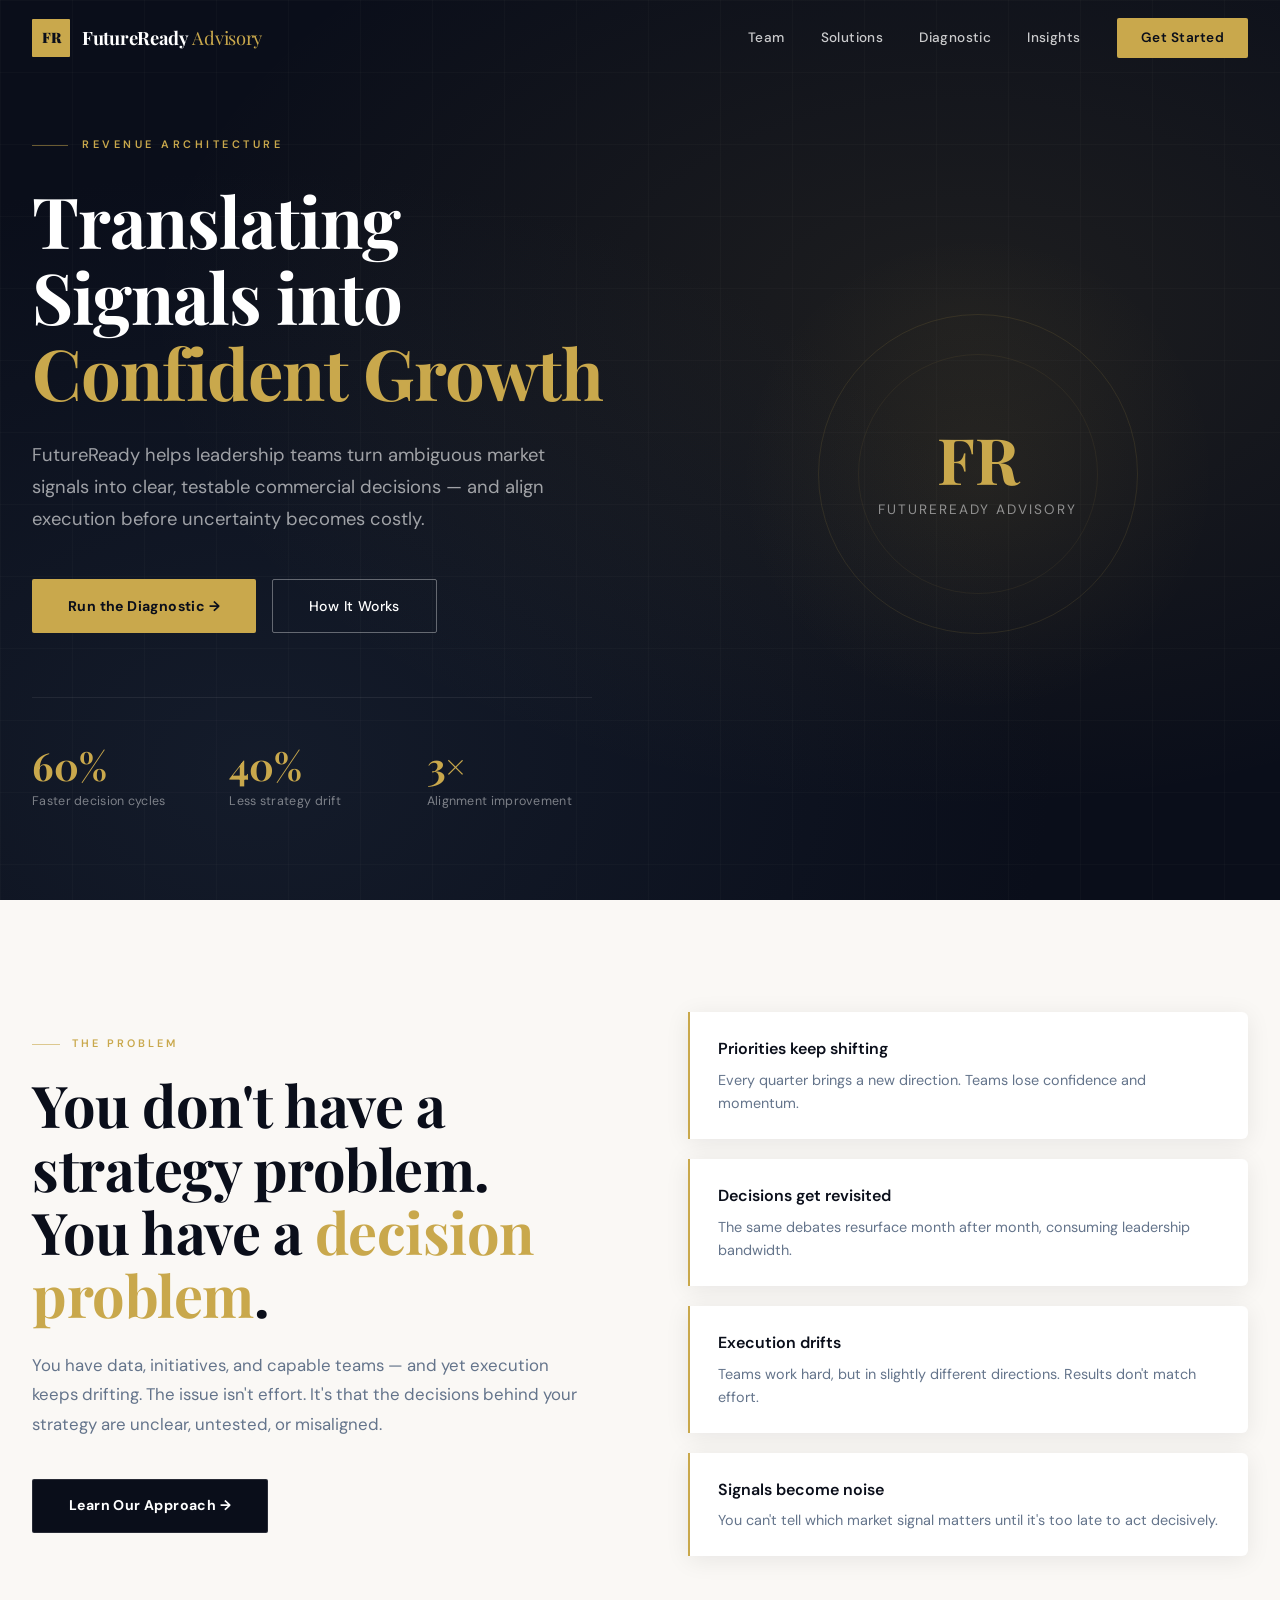
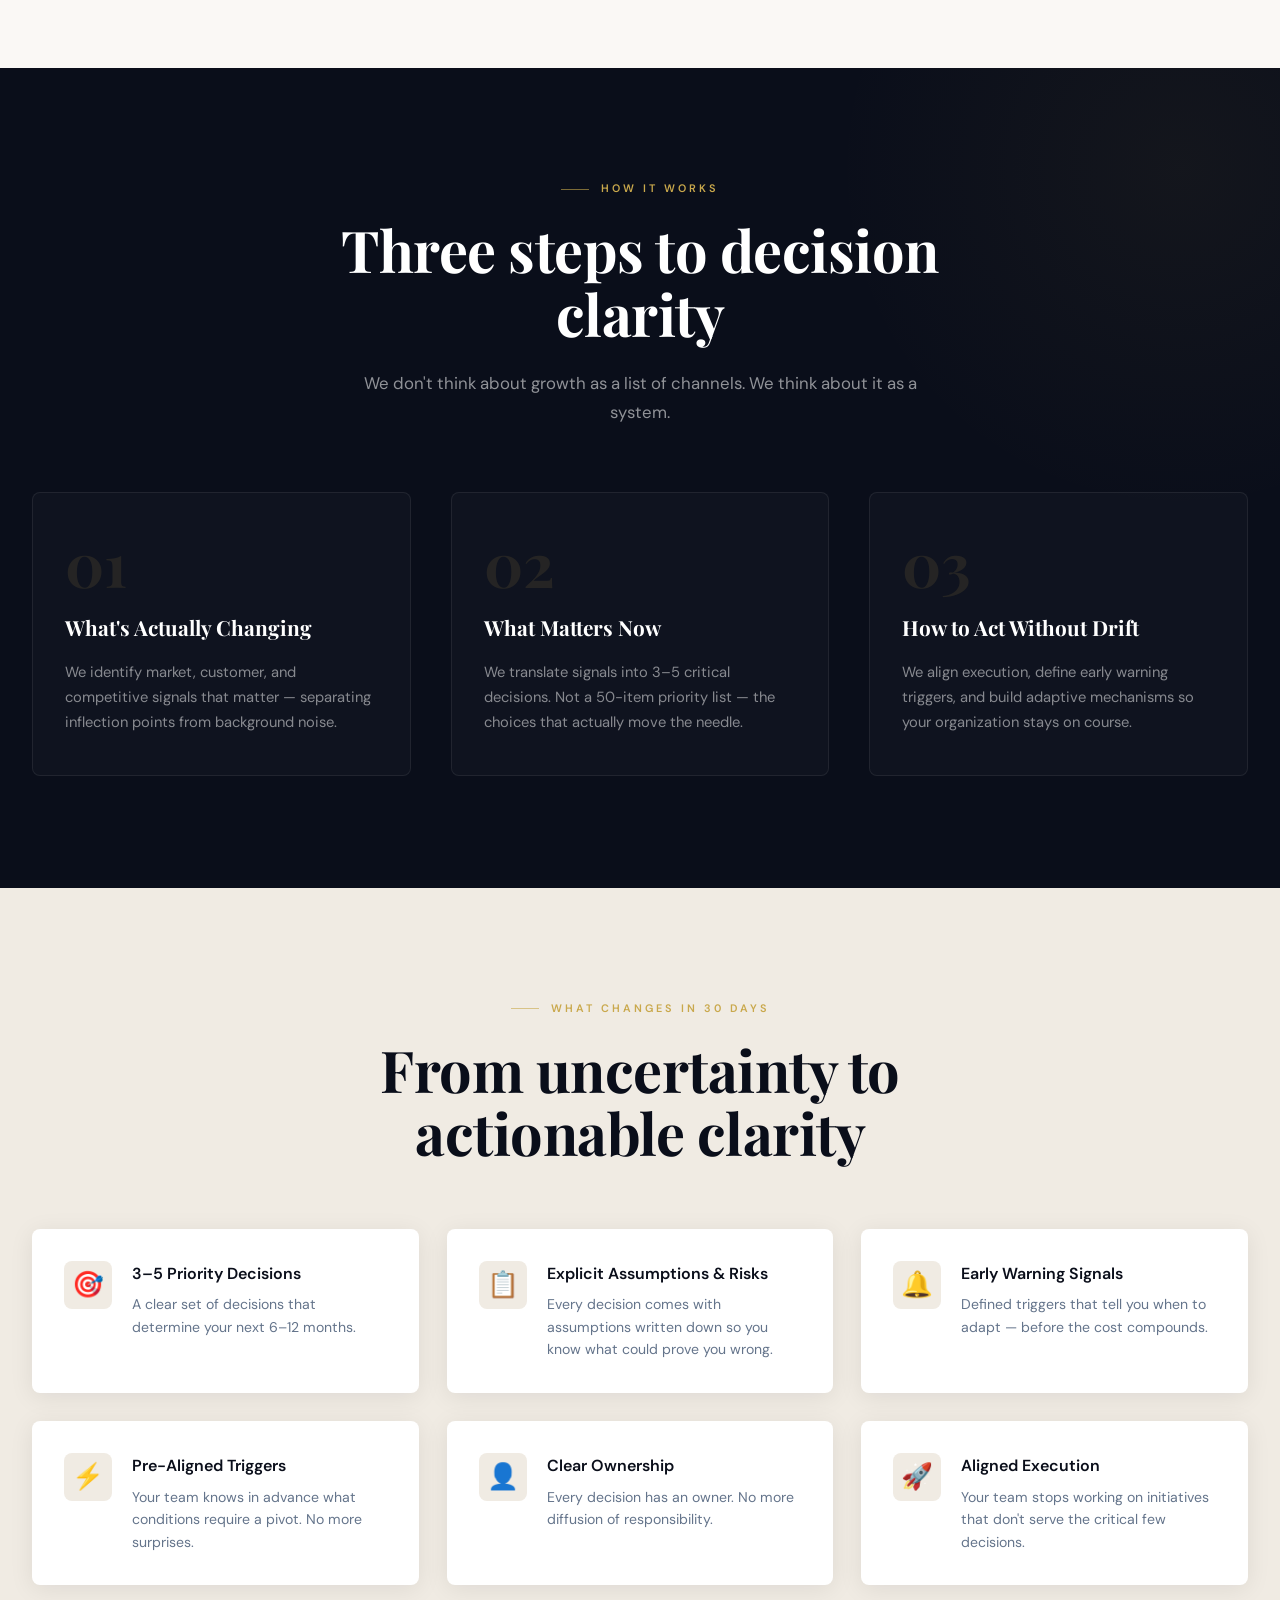
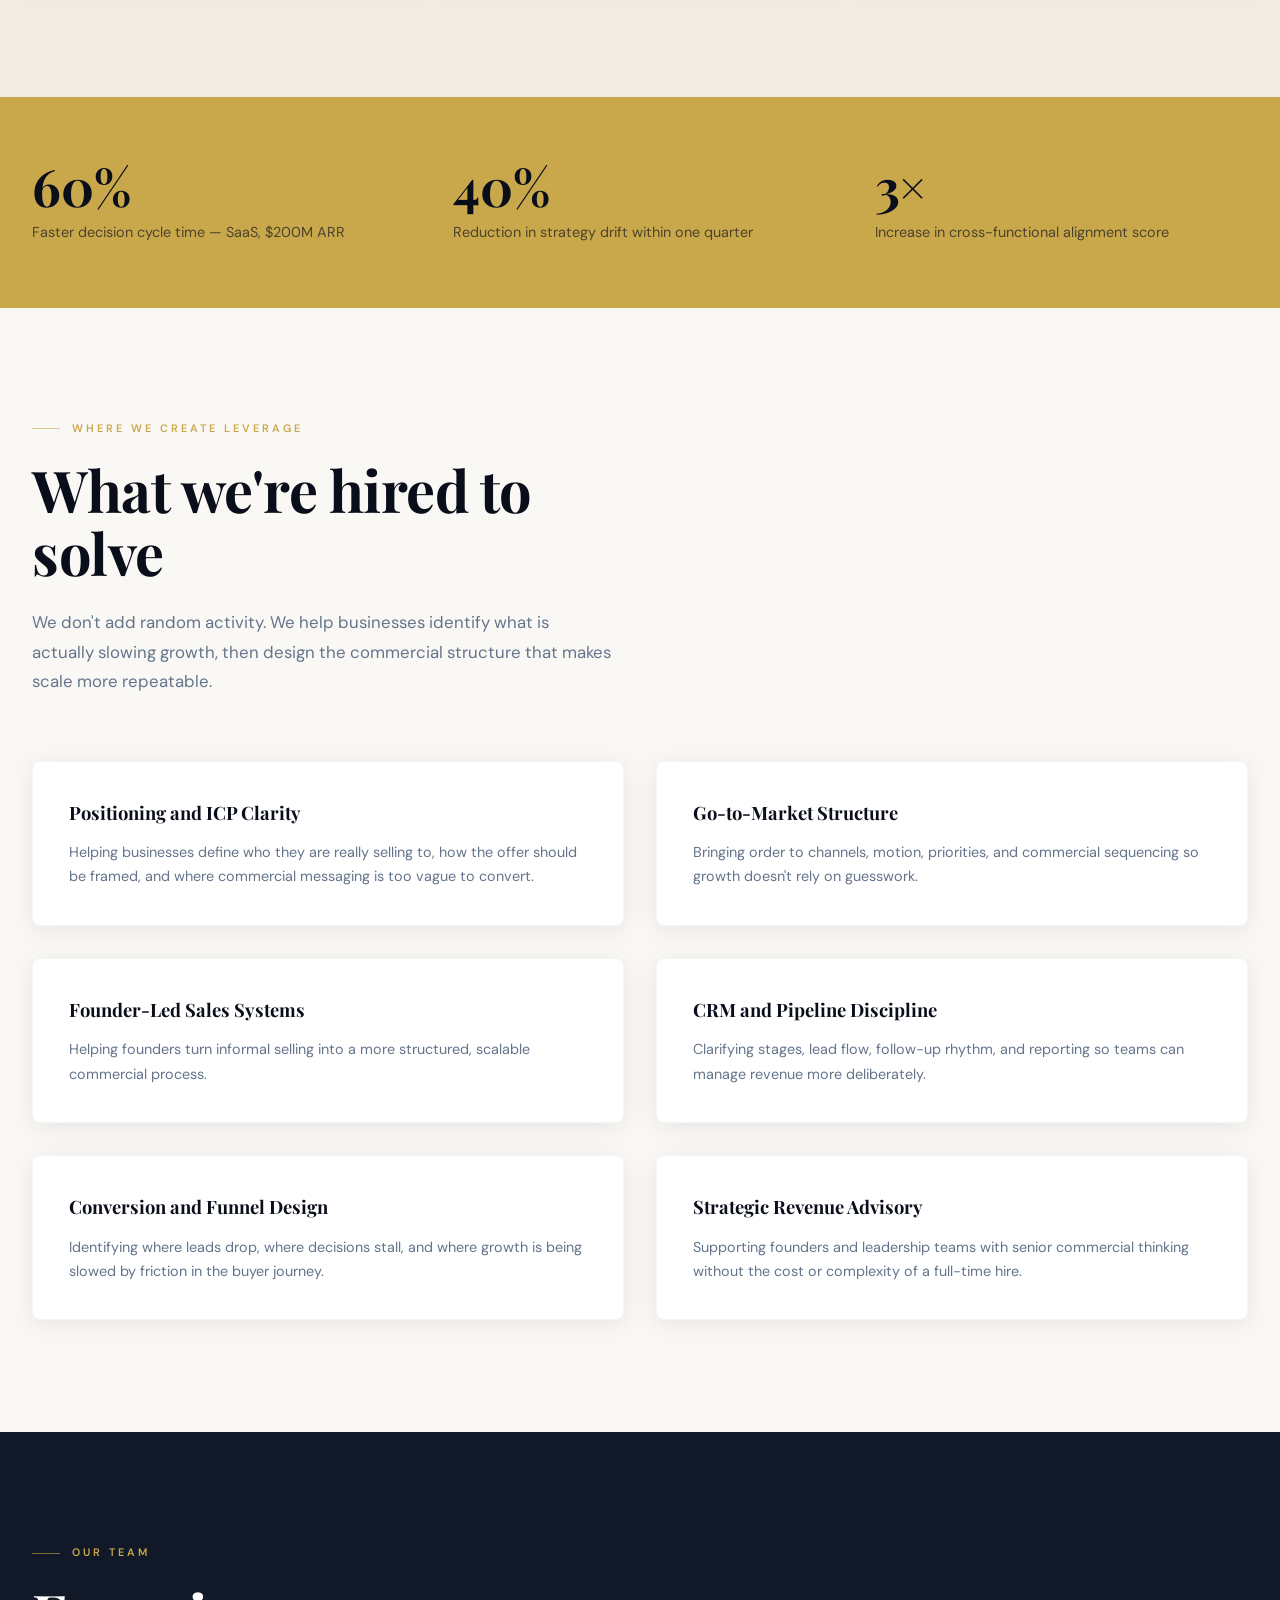
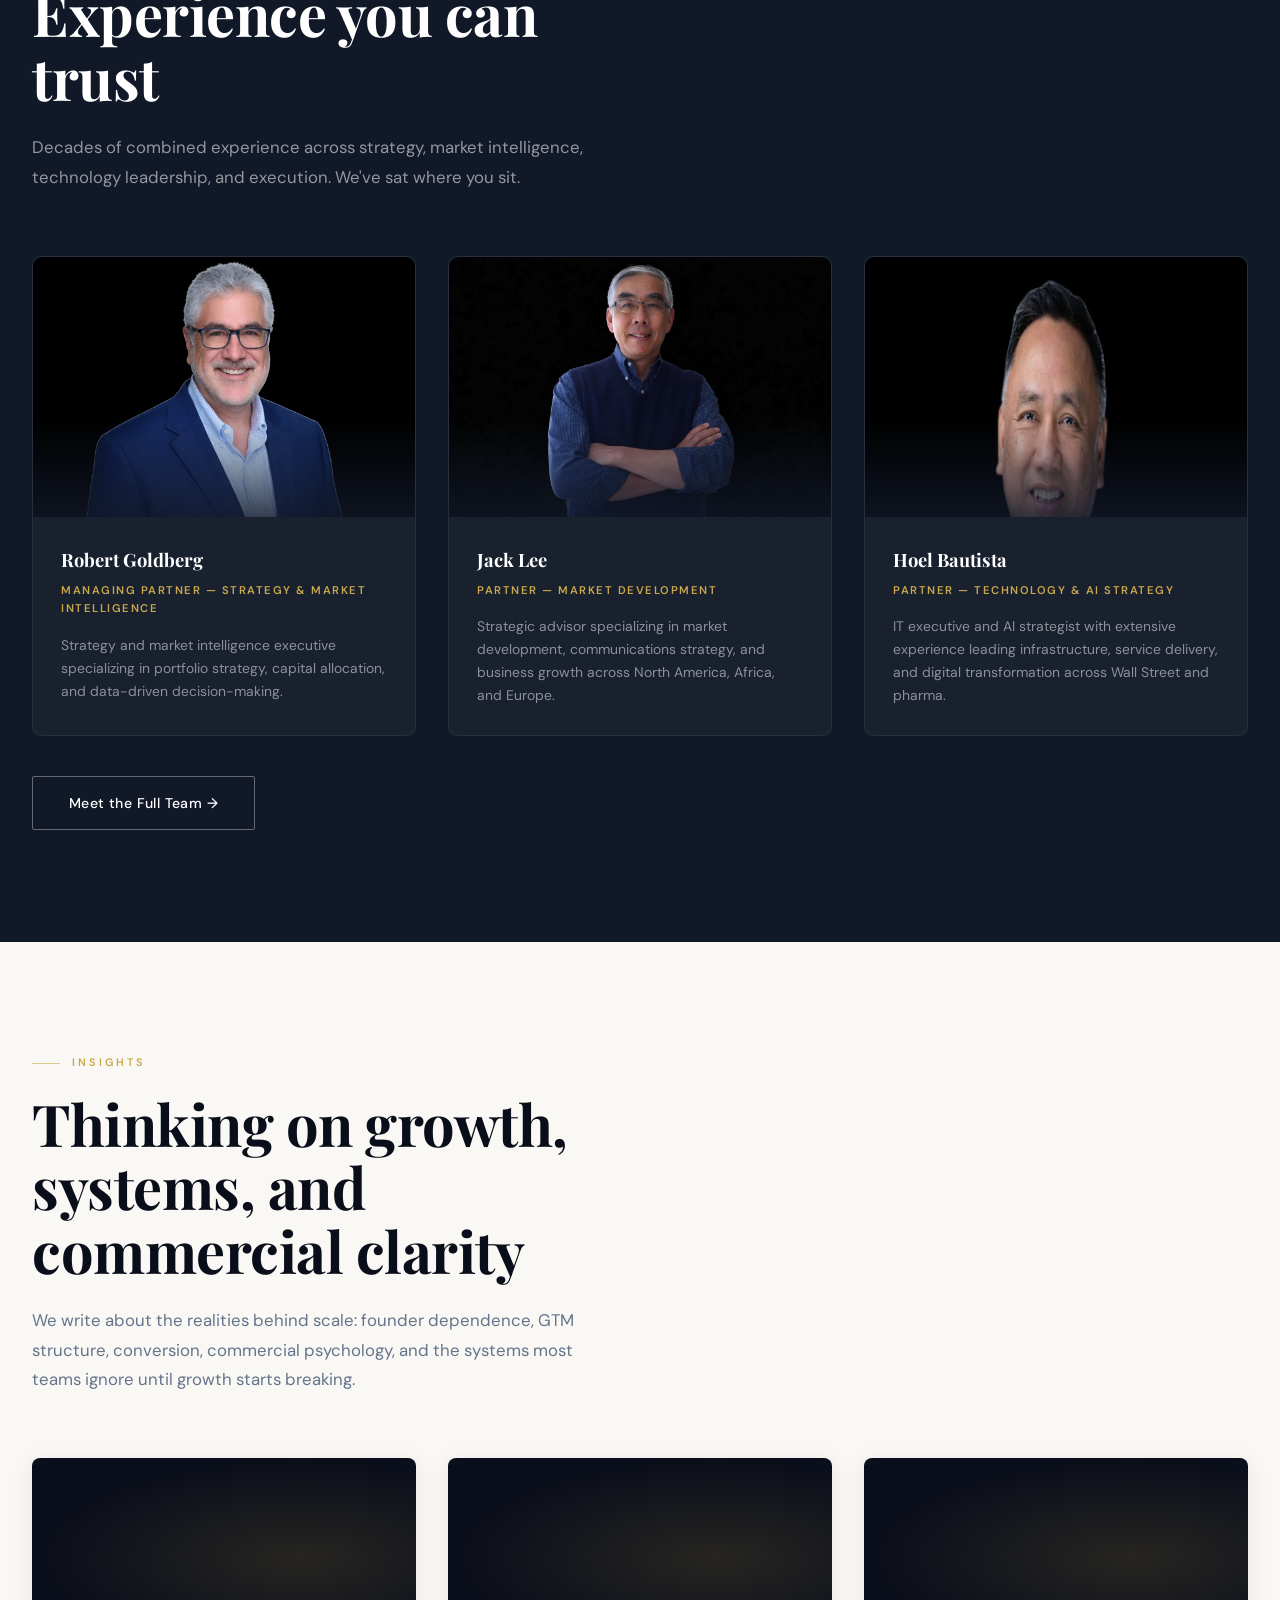
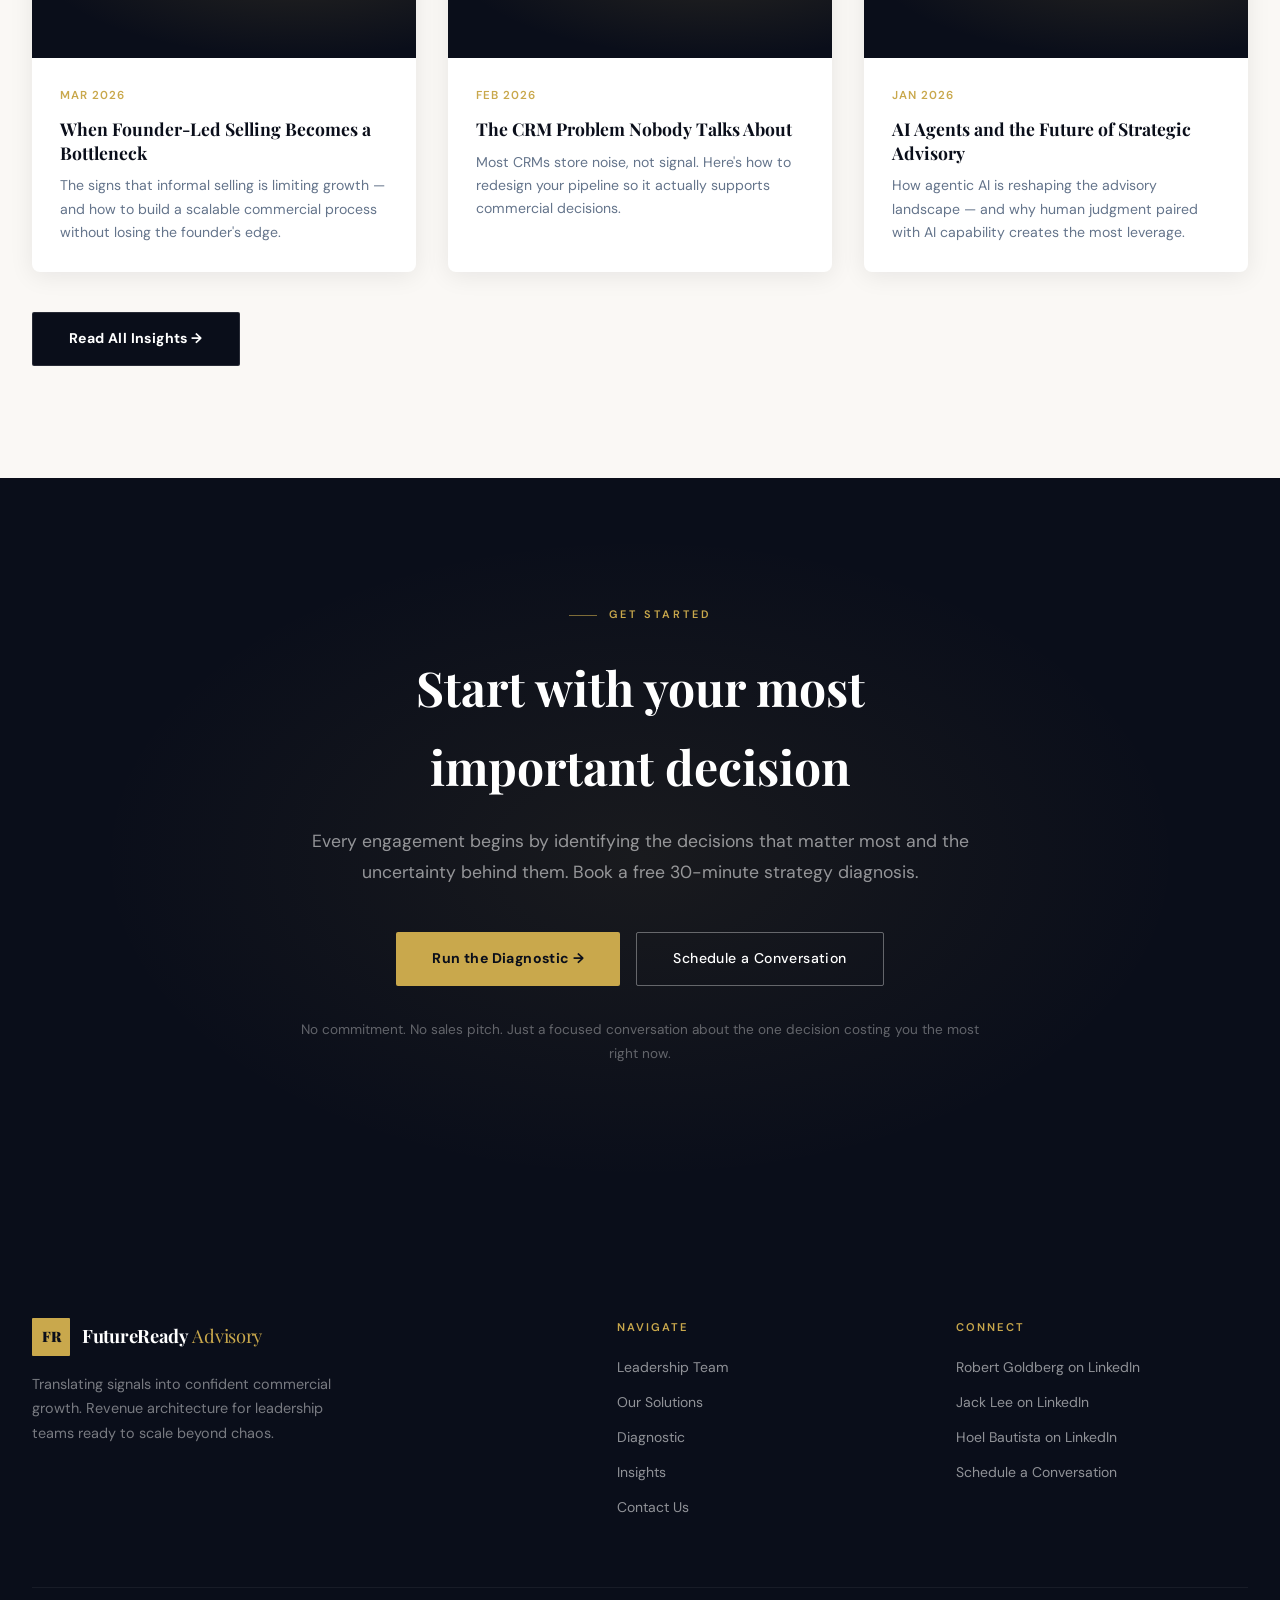
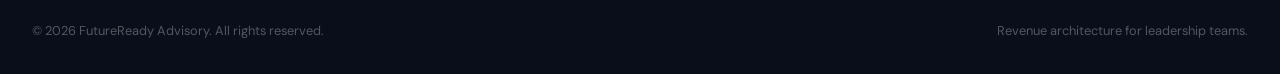
==== commit 86f2b86d: "Fix Hoel image positioning with custom object-position" ====
--- a/index.html
+++ b/index.html
@@ -278,7 +278,7 @@
 .team-card{background:rgba(255,255,255,.035);border:1px solid rgba(255,255,255,.07);border-radius:10px;overflow:hidden;display:flex;flex-direction:column;transition:border-color .3s,transform .3s}
 .team-card:hover{border-color:rgba(201,168,76,.35);transform:translateY(-6px)}
 .team-card-img{height:260px;overflow:hidden;position:relative}
-.team-card-img img{width:100%;height:100%;object-fit:cover;object-position:center top;transition:transform .5s ease}
+.team-card-img img{width:100%;height:100%;object-fit:cover;object-position:center 20%;transition:transform .5s ease}
 .team-card:hover .team-card-img img{transform:scale(1.04)}
 .team-card-img::after{content:'';position:absolute;bottom:0;left:0;right:0;height:100px;background:linear-gradient(transparent,rgba(17,24,39,.8))}
 .team-card-body{padding:1.75rem}
@@ -312,7 +312,7 @@
         </div>
       </div>
       <div class="team-card fade-in">
-        <div class="team-card-img"><img src="img/hoel-wide.jpg" alt="Hoel Bautista - Partner at FutureReady Advisory"></div>
+        <div class="team-card-img"><img src="img/hoel-black.jpg" alt="Hoel Bautista - Partner at FutureReady Advisory" style="object-position:center 15%"></div>
         <div class="team-card-body">
           <h3>Hoel Bautista</h3>
           <div class="team-card-role">Partner — Technology &amp; AI Strategy</div>
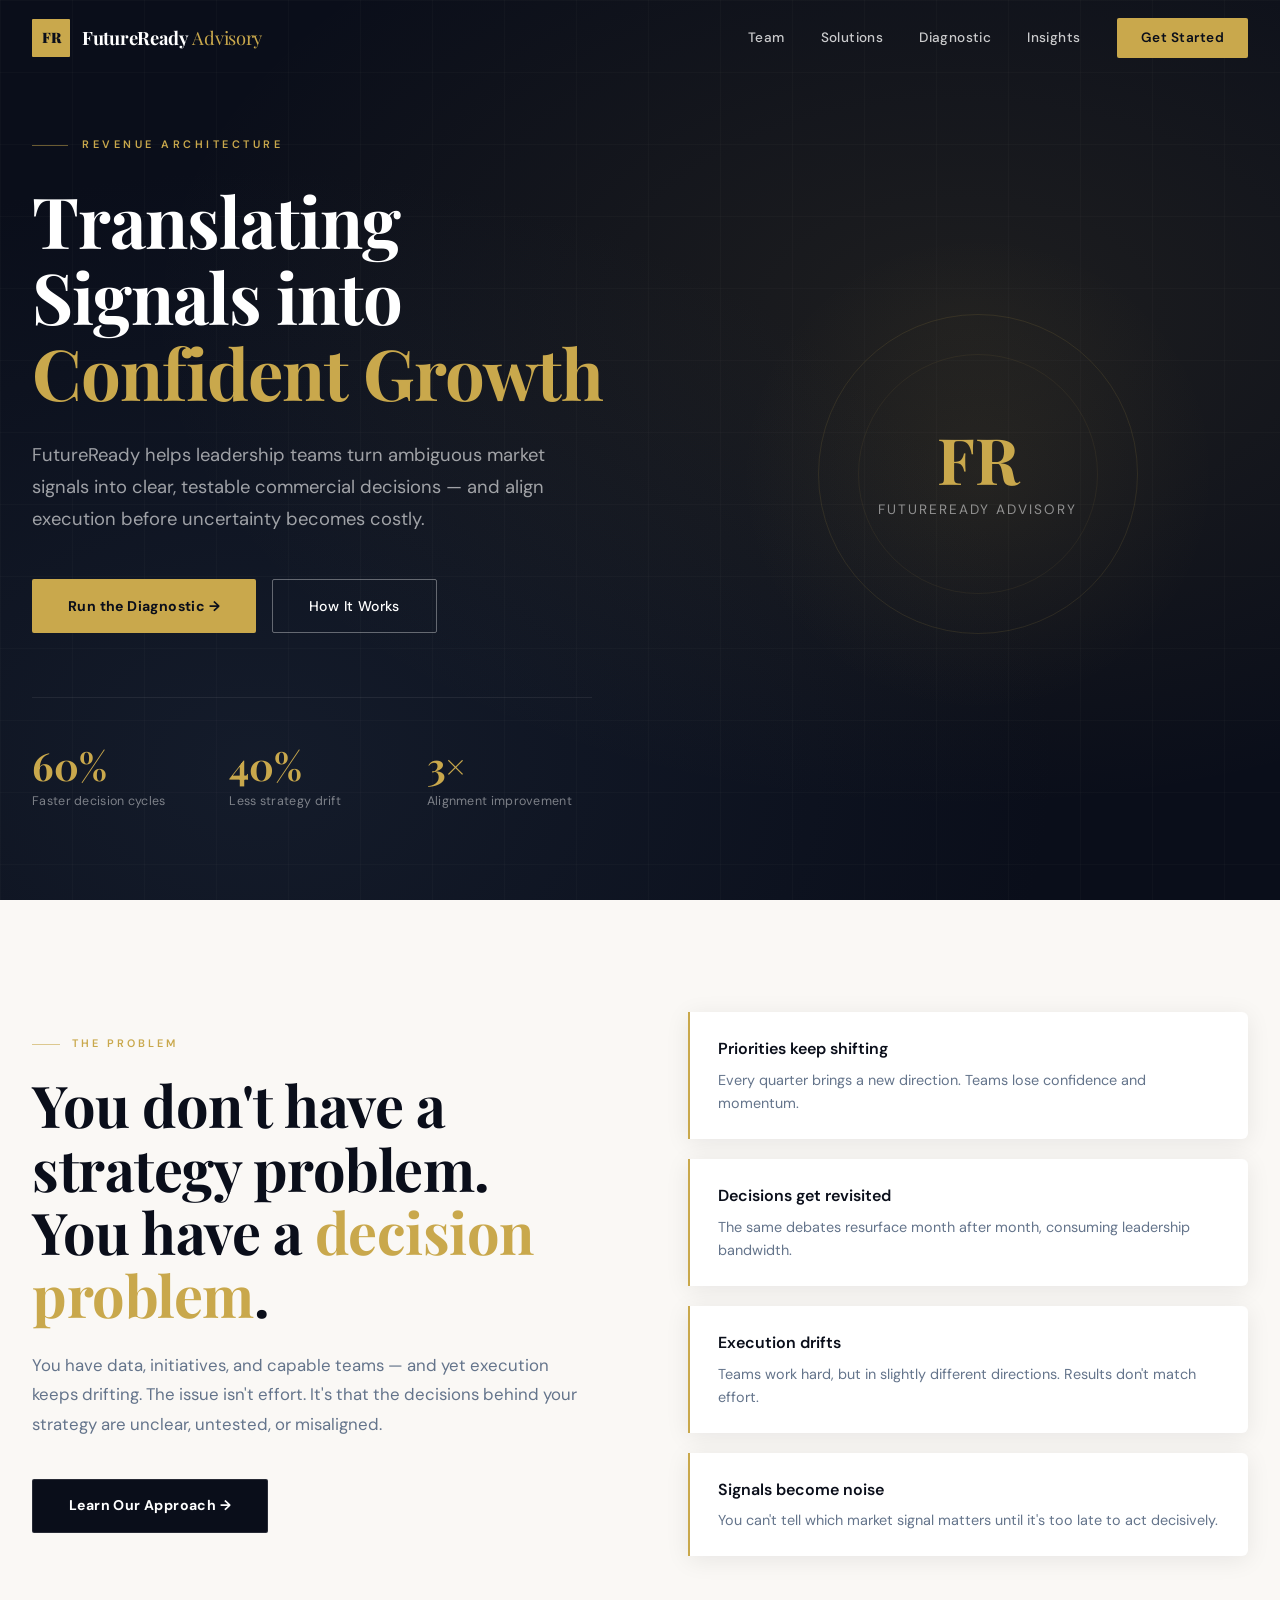
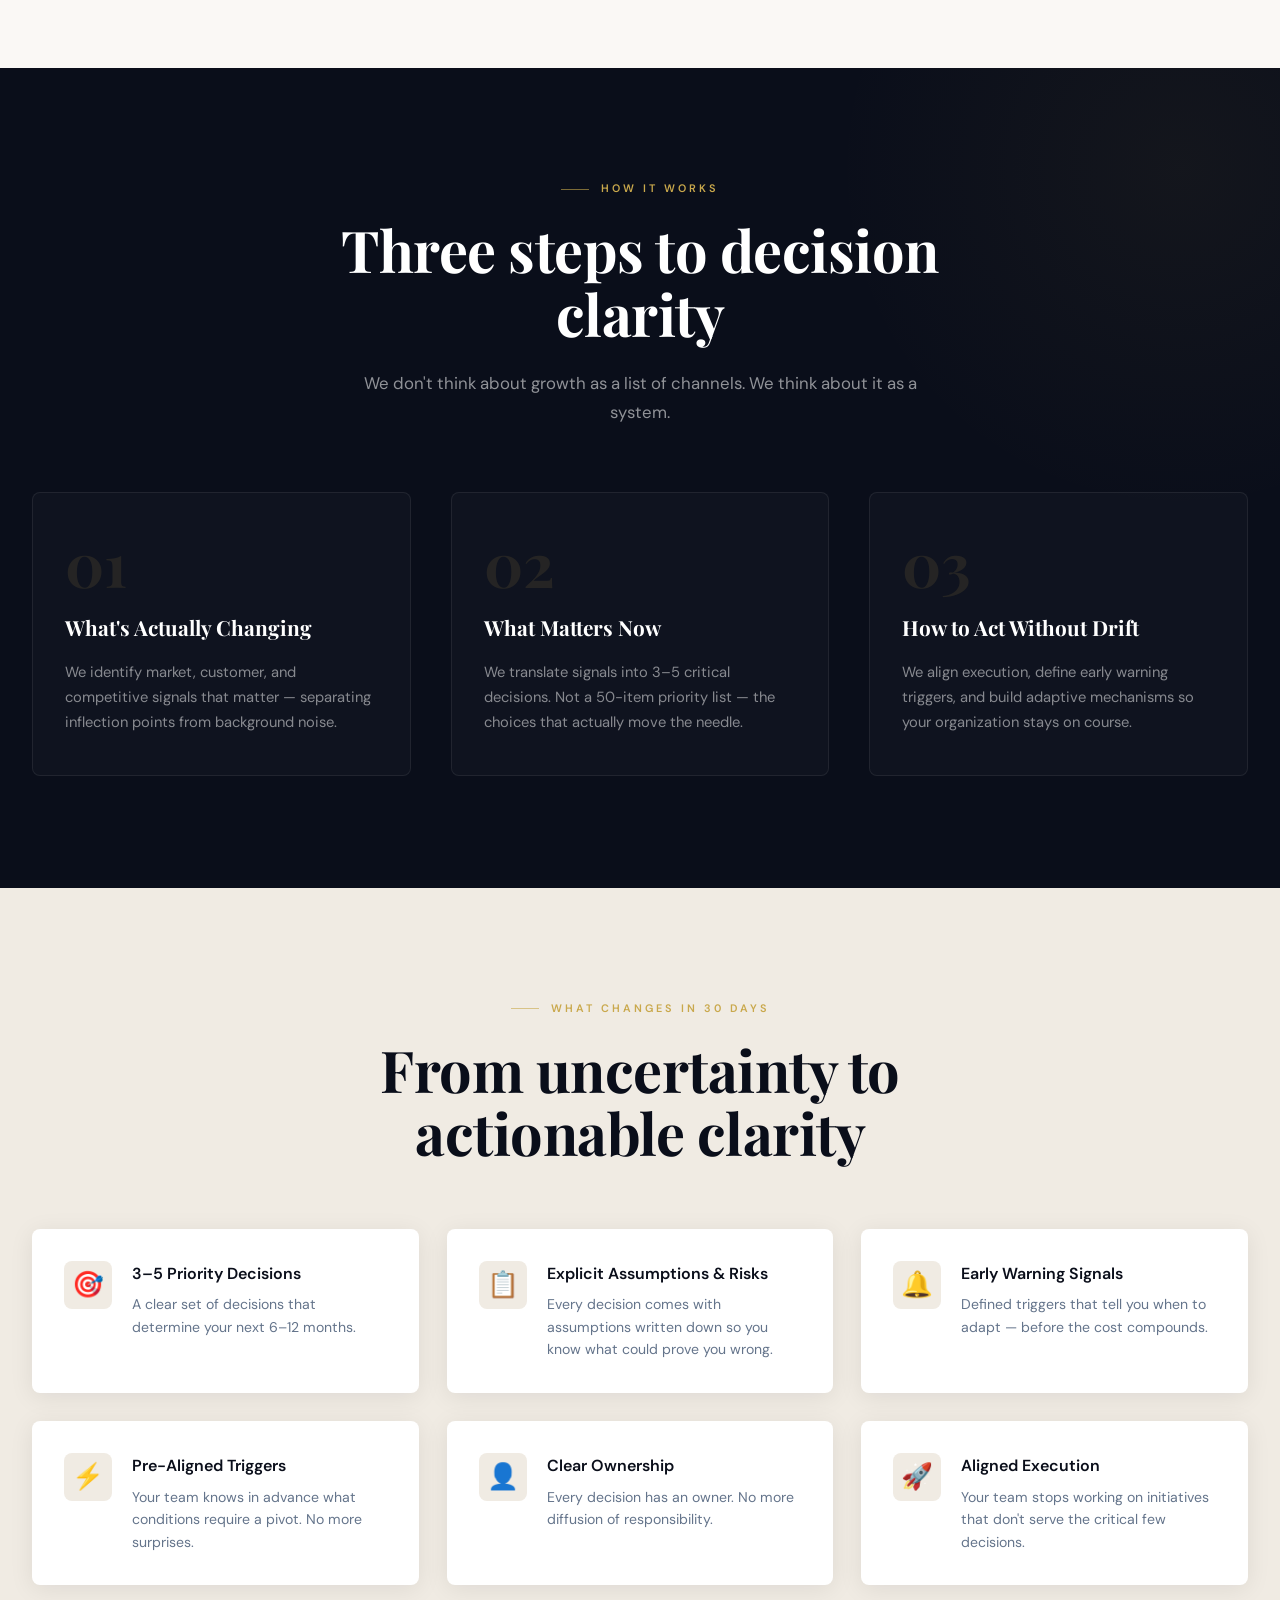
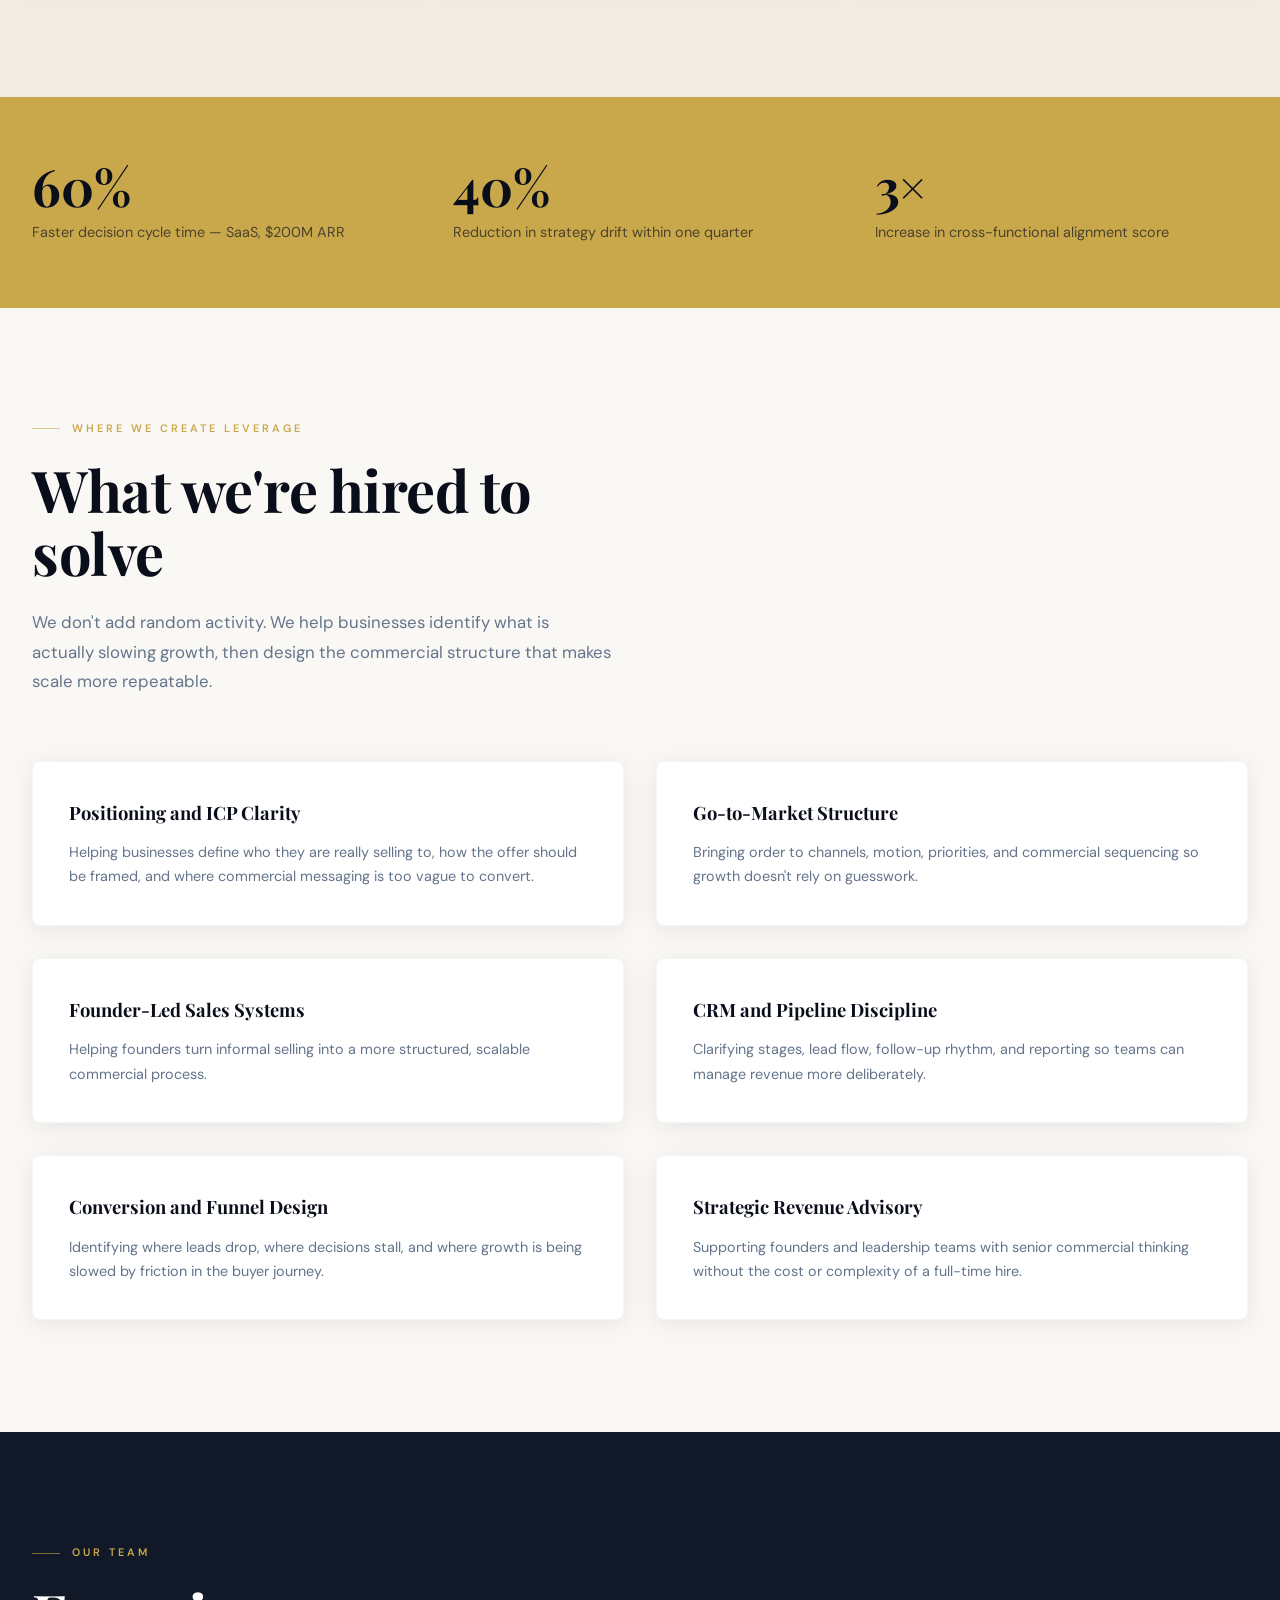
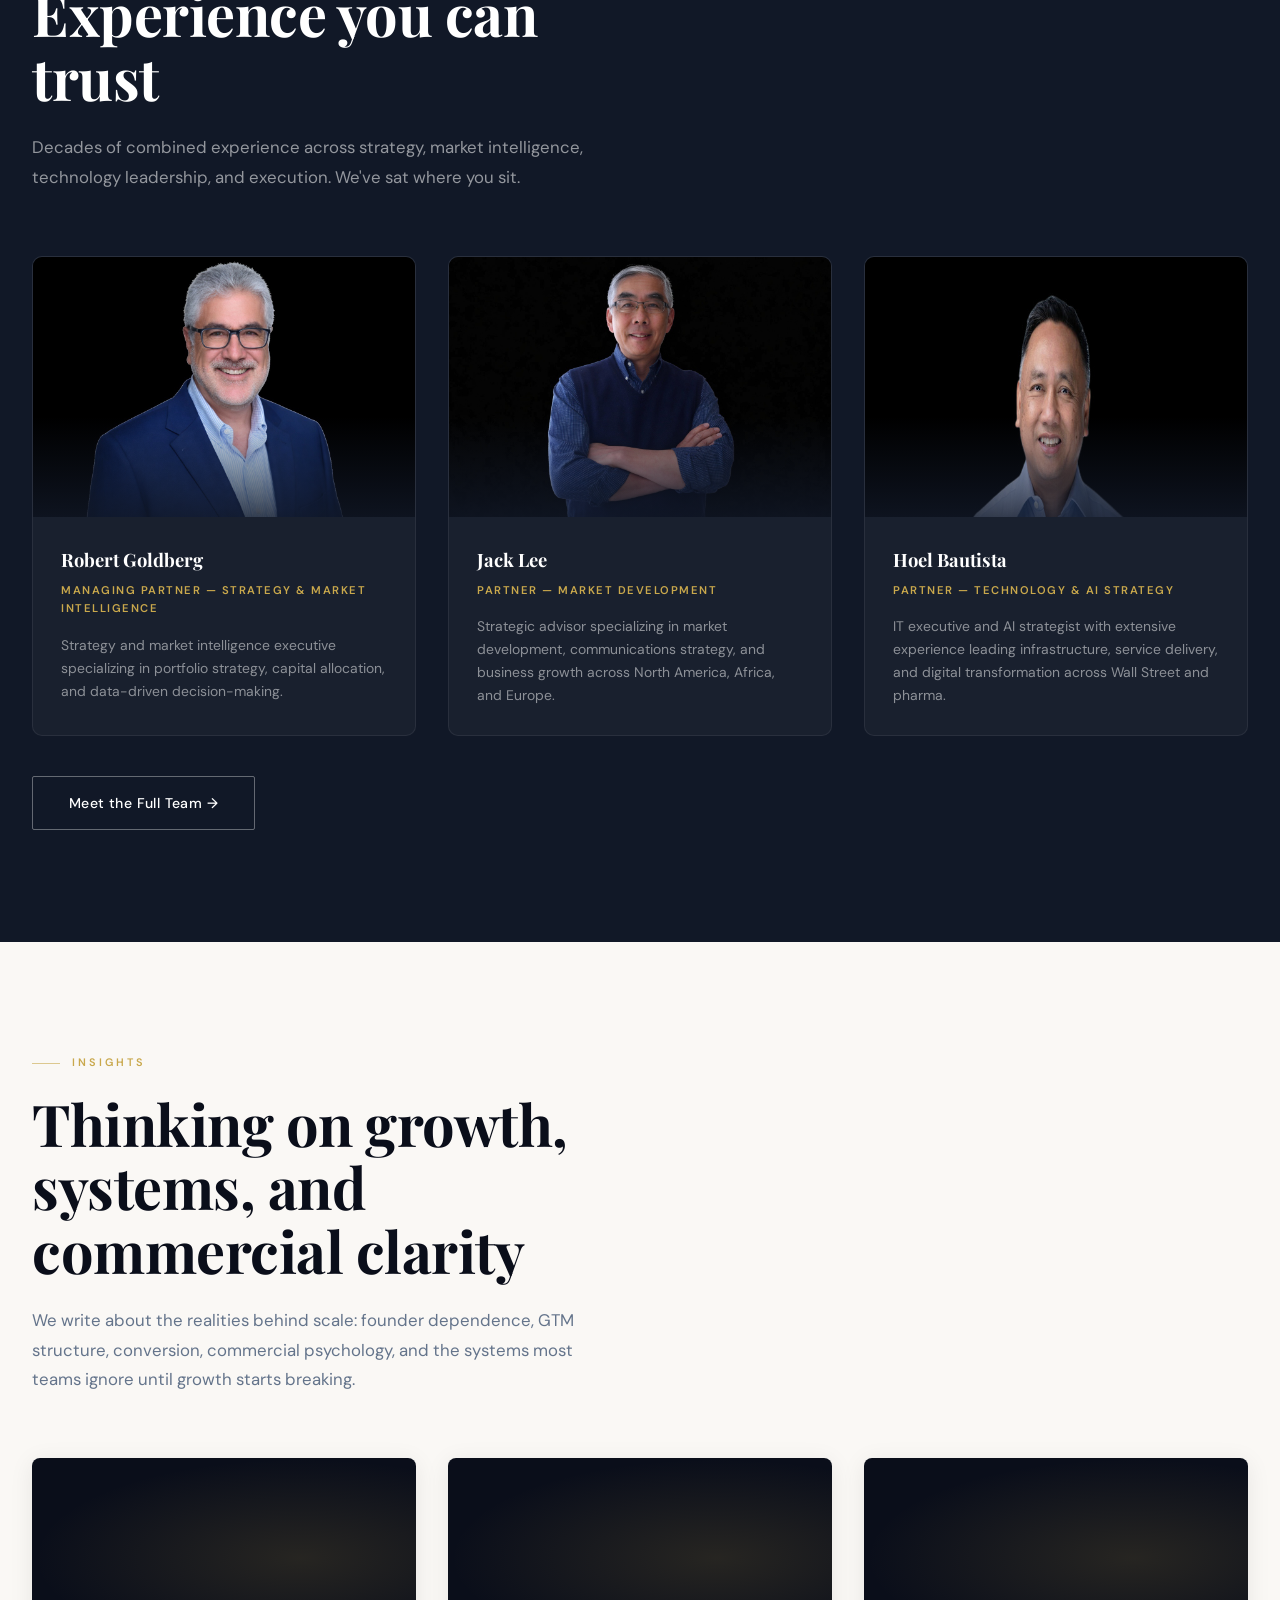
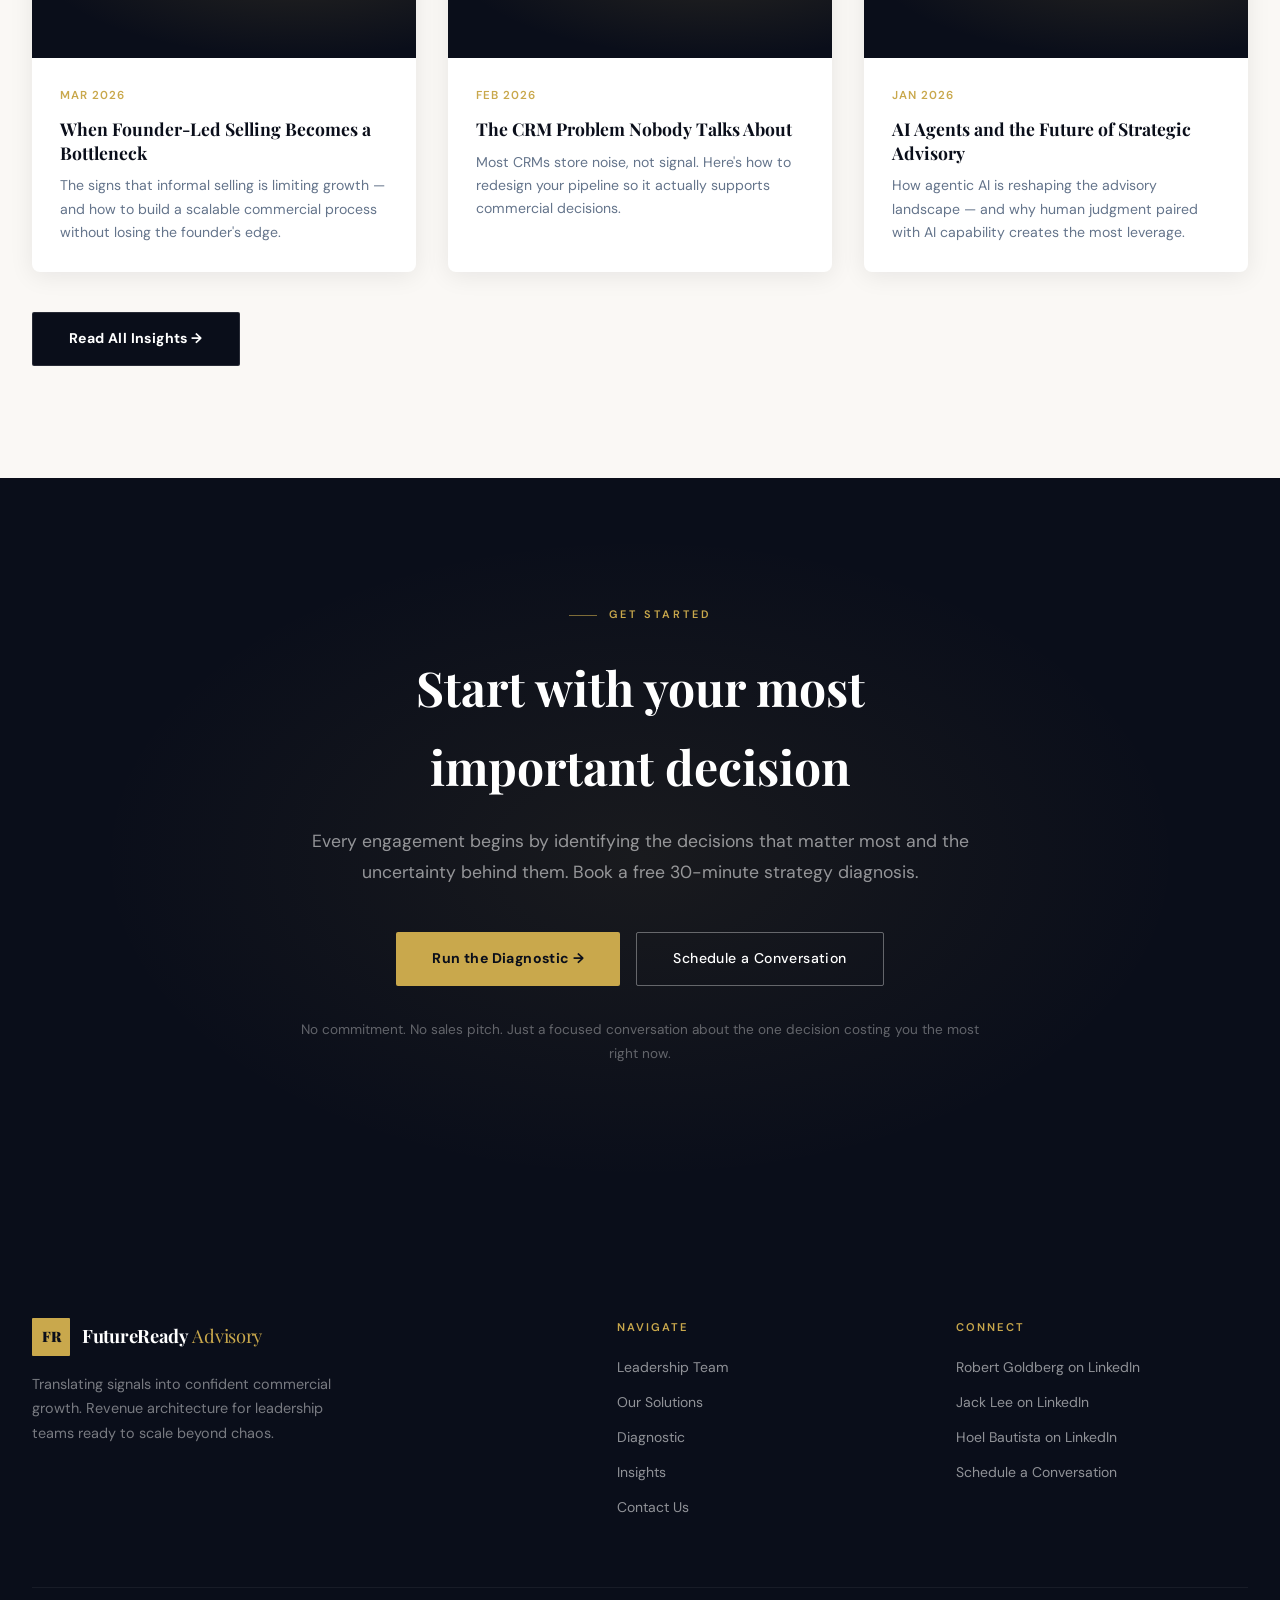
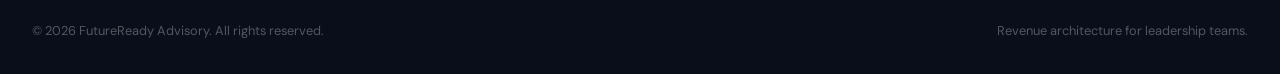
==== commit 3978406f: "Fix Hoel image - use landscape version with proper framing" ====
--- a/index.html
+++ b/index.html
@@ -312,7 +312,7 @@
         </div>
       </div>
       <div class="team-card fade-in">
-        <div class="team-card-img"><img src="img/hoel-black.jpg" alt="Hoel Bautista - Partner at FutureReady Advisory" style="object-position:center 15%"></div>
+        <div class="team-card-img"><img src="img/hoel-wide.jpg" alt="Hoel Bautista - Partner at FutureReady Advisory" style="object-position:center 15%"></div>
         <div class="team-card-body">
           <h3>Hoel Bautista</h3>
           <div class="team-card-role">Partner — Technology &amp; AI Strategy</div>
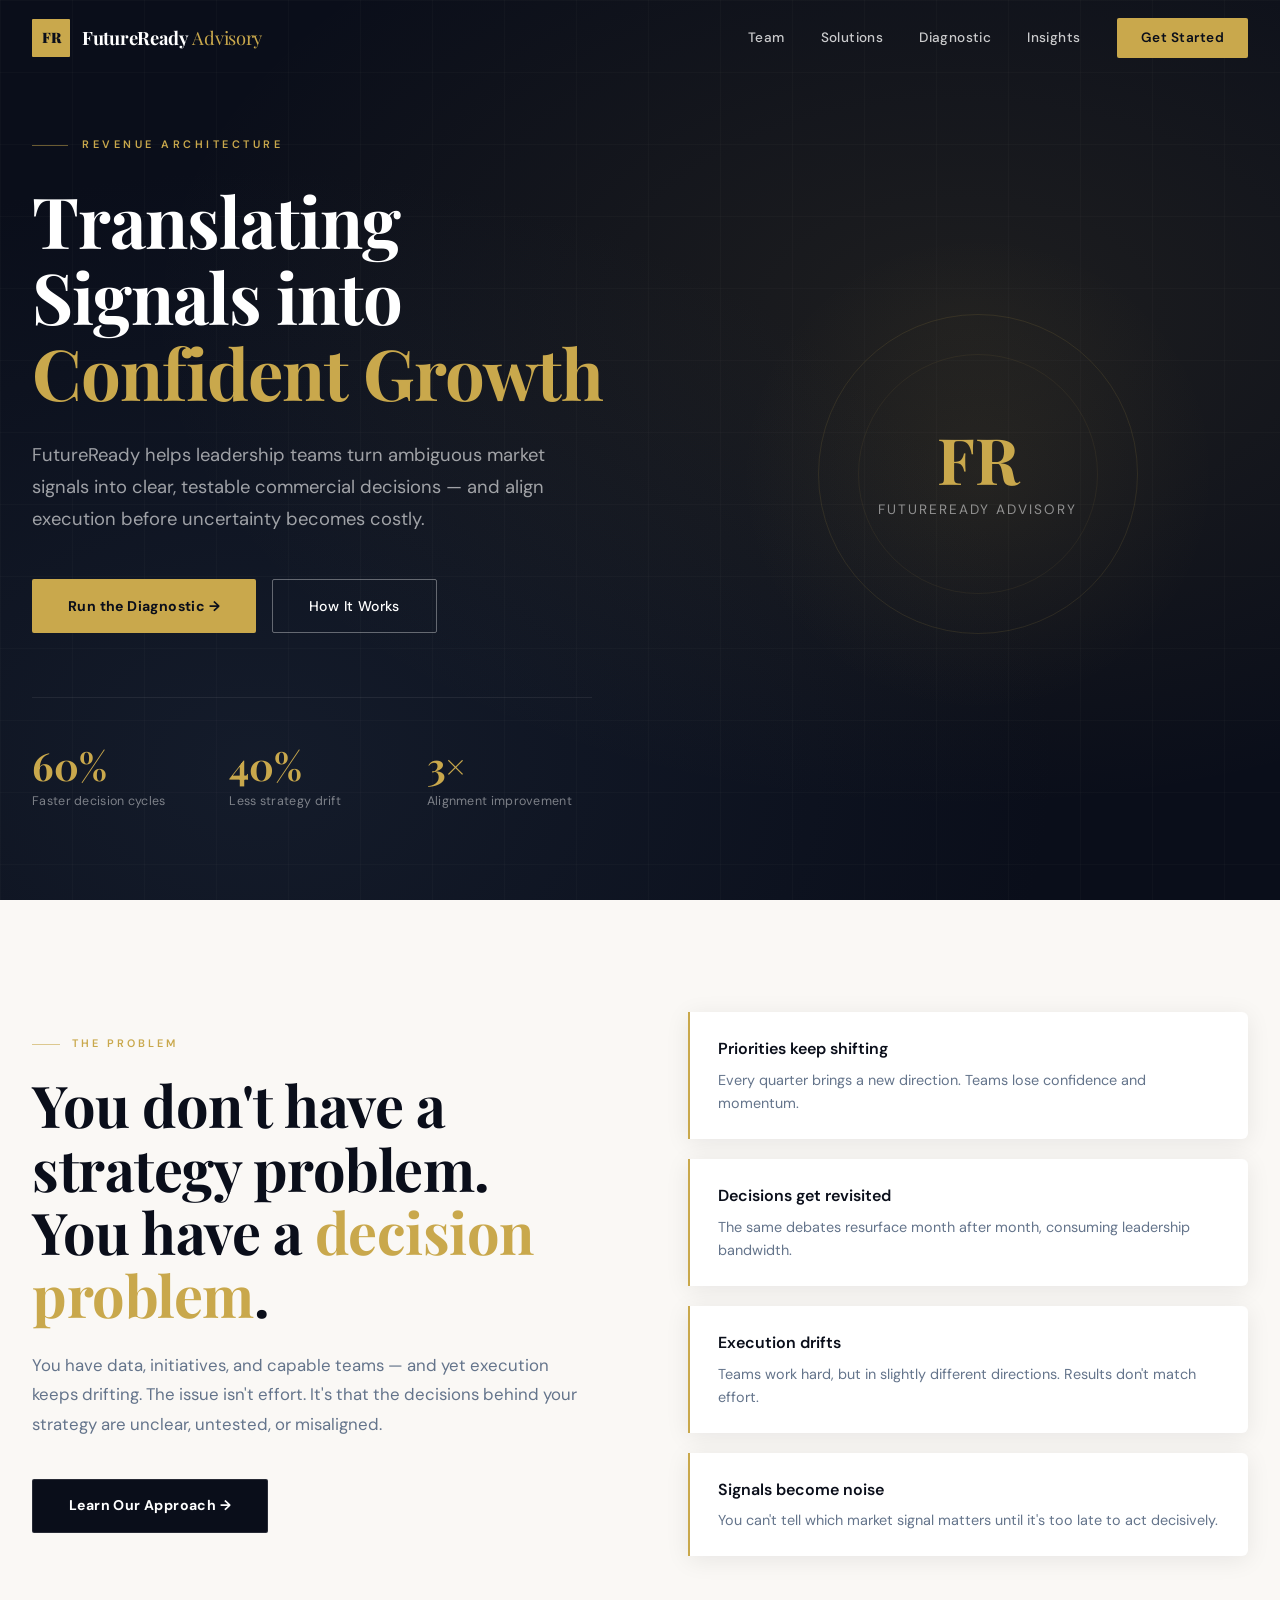
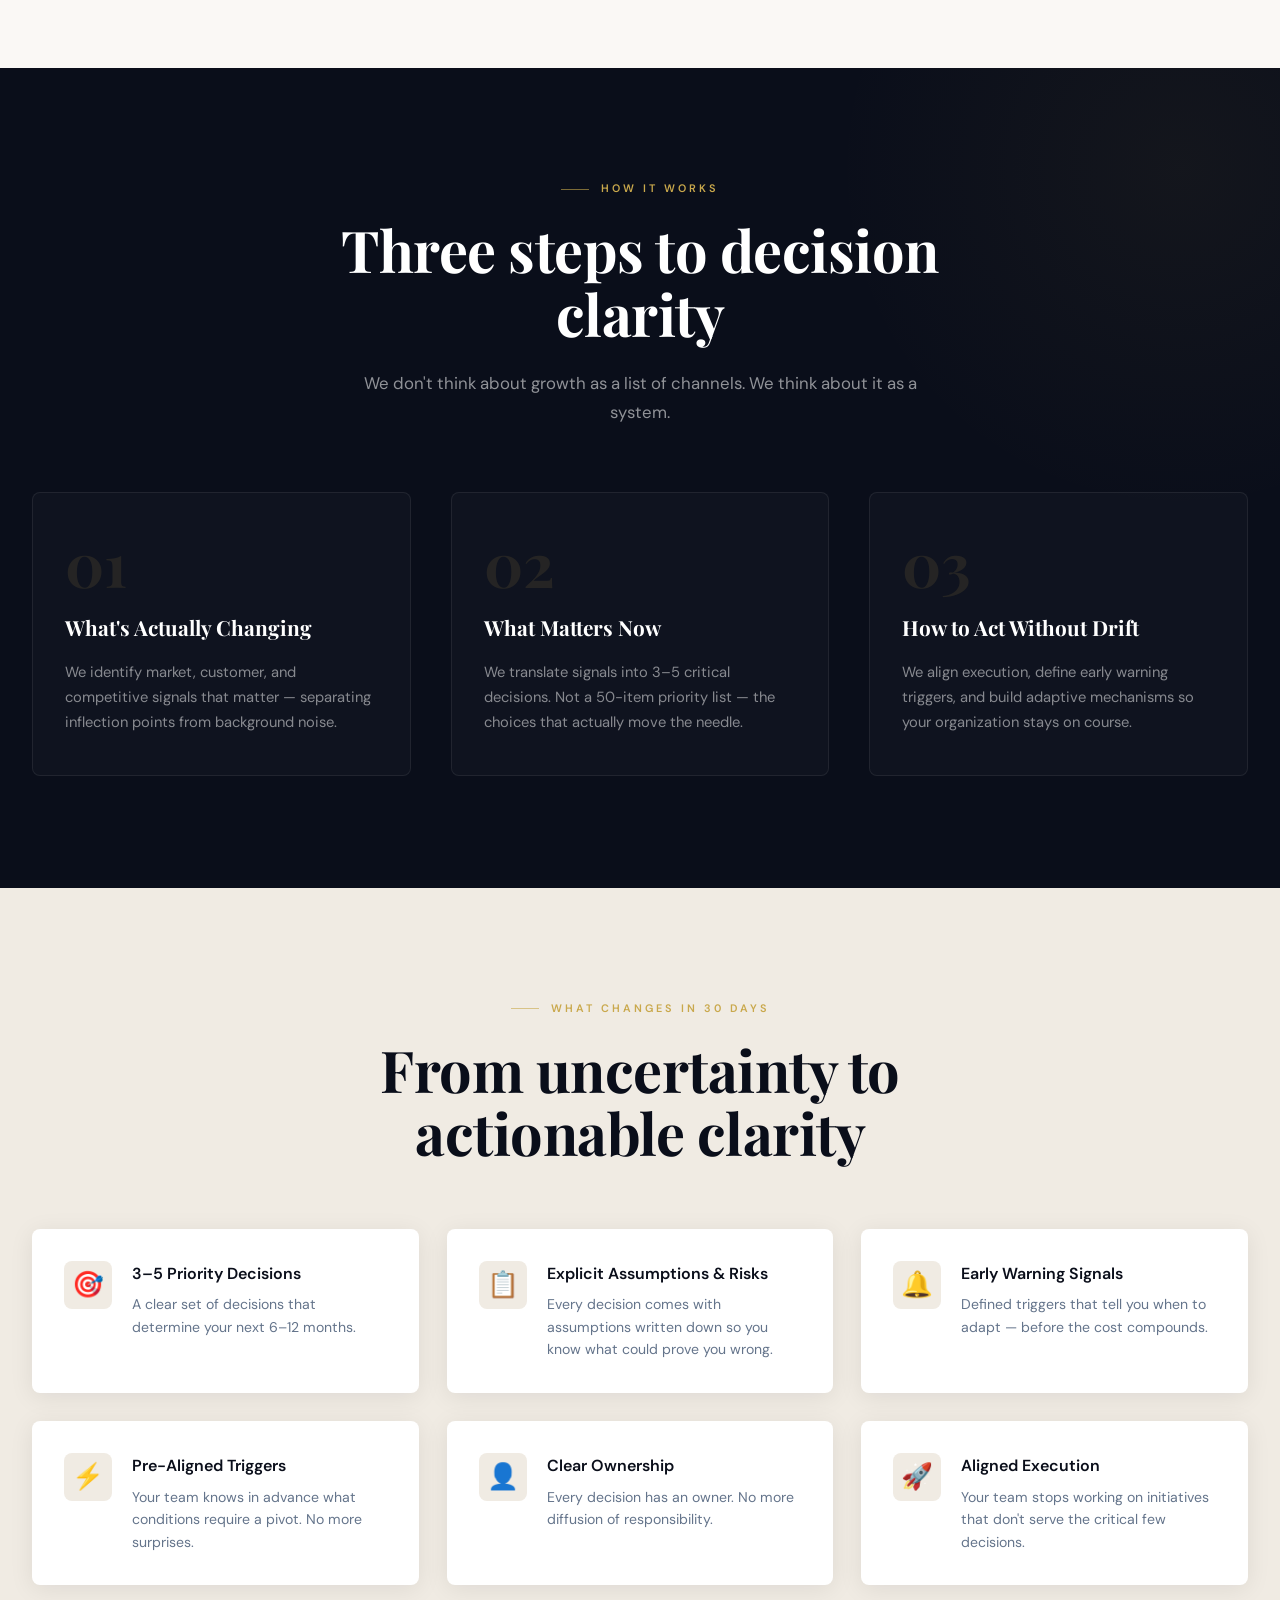
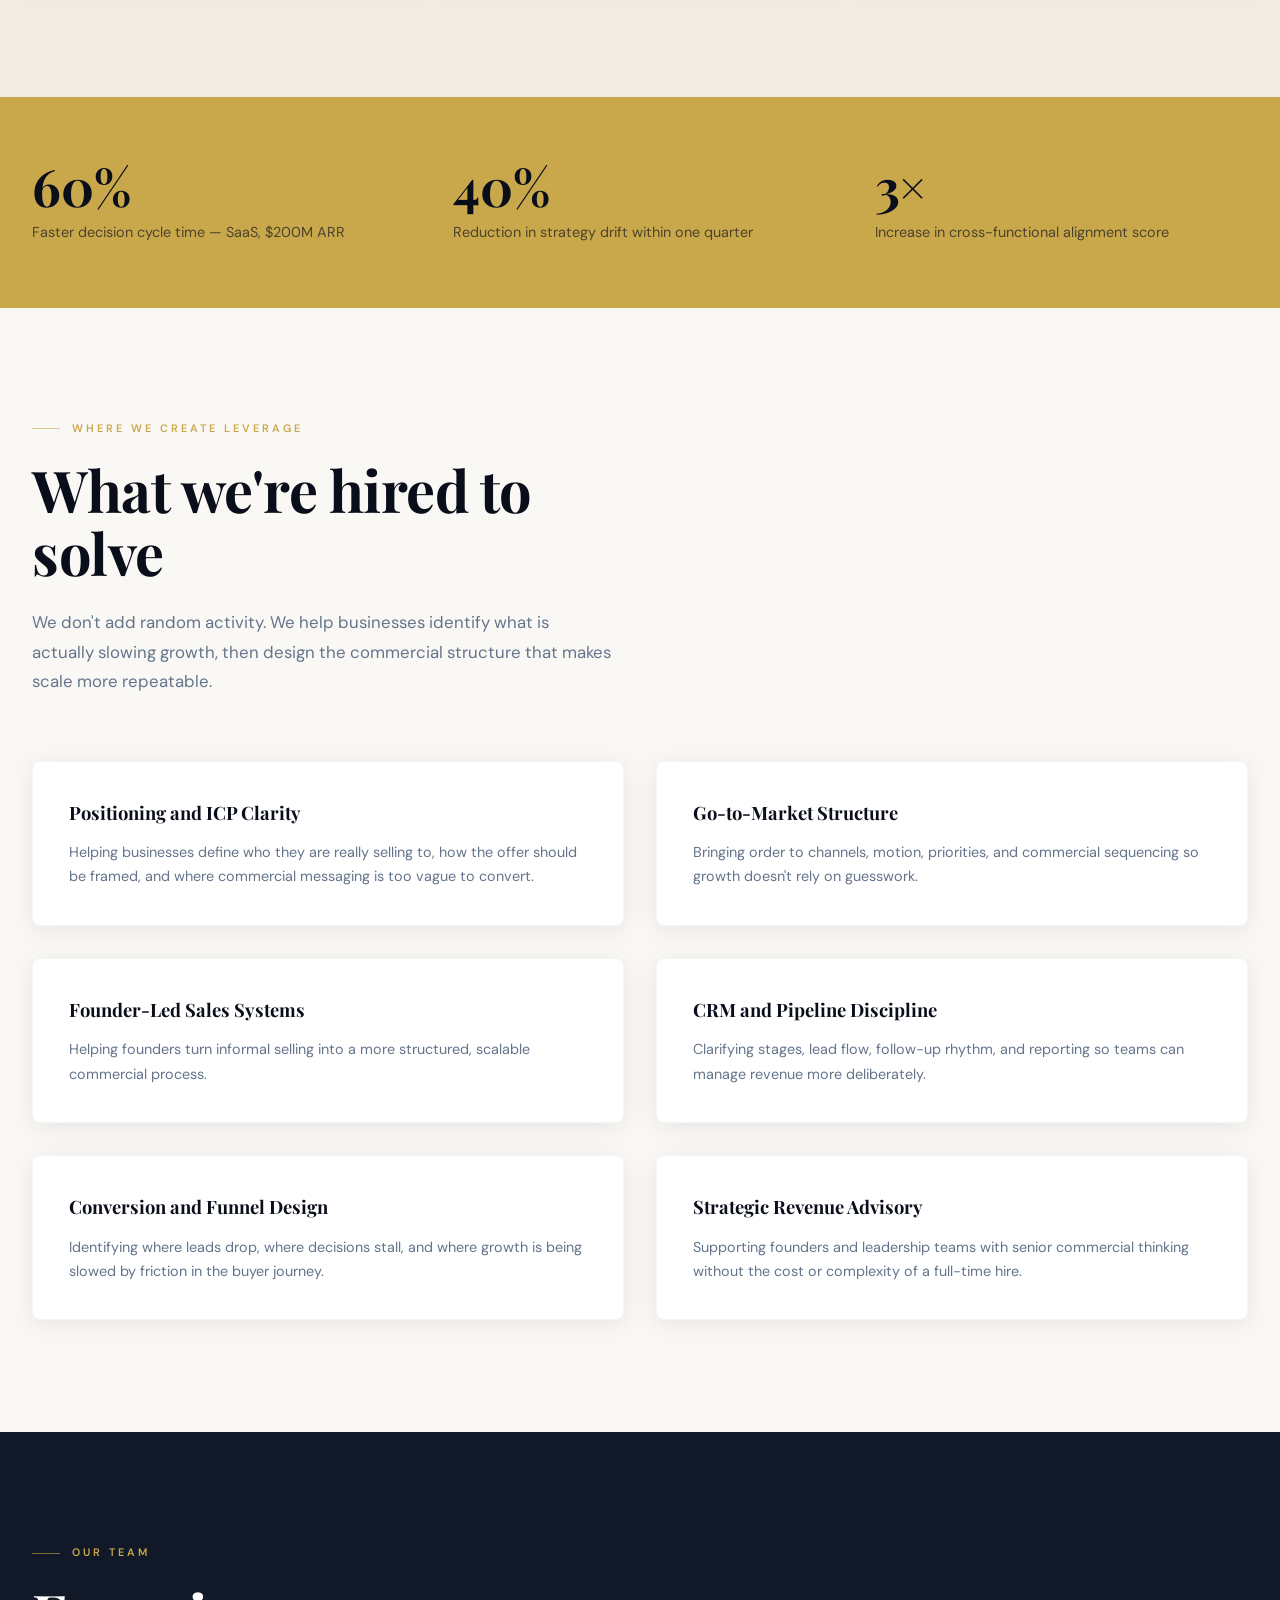
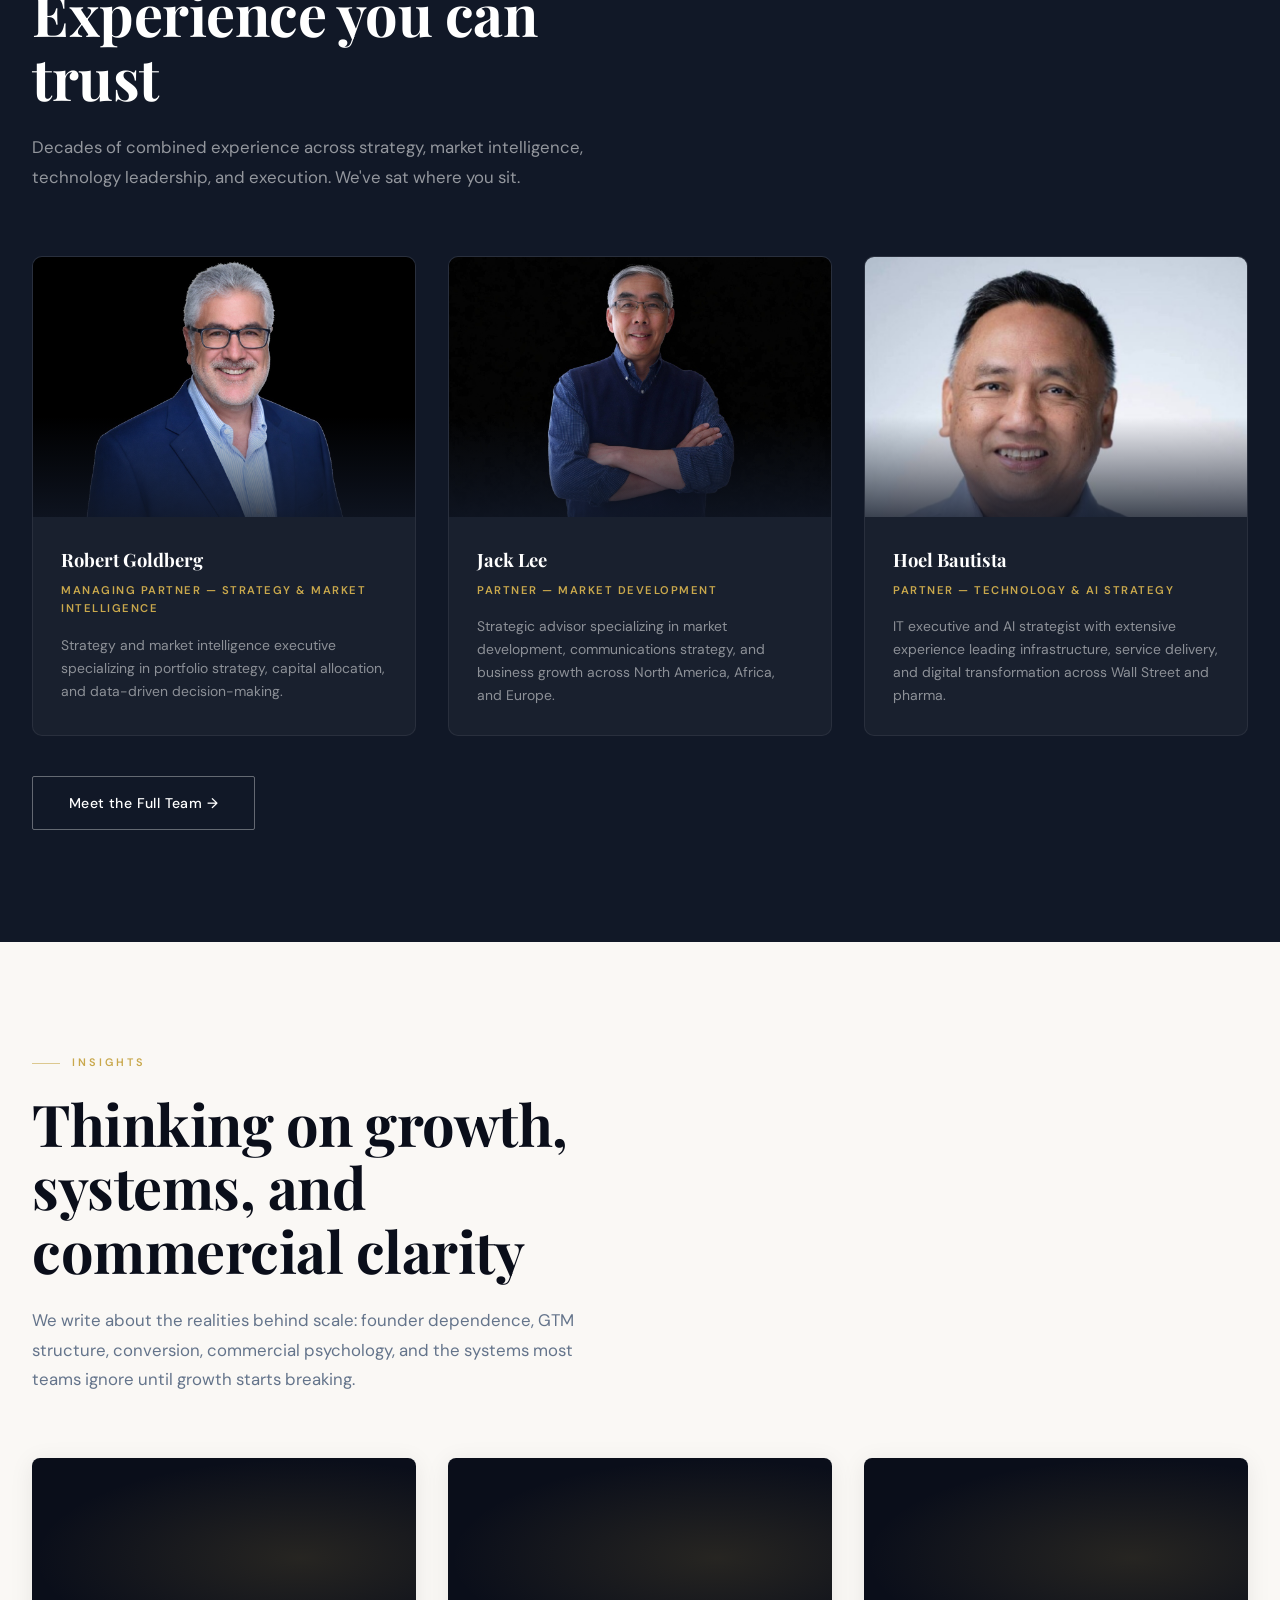
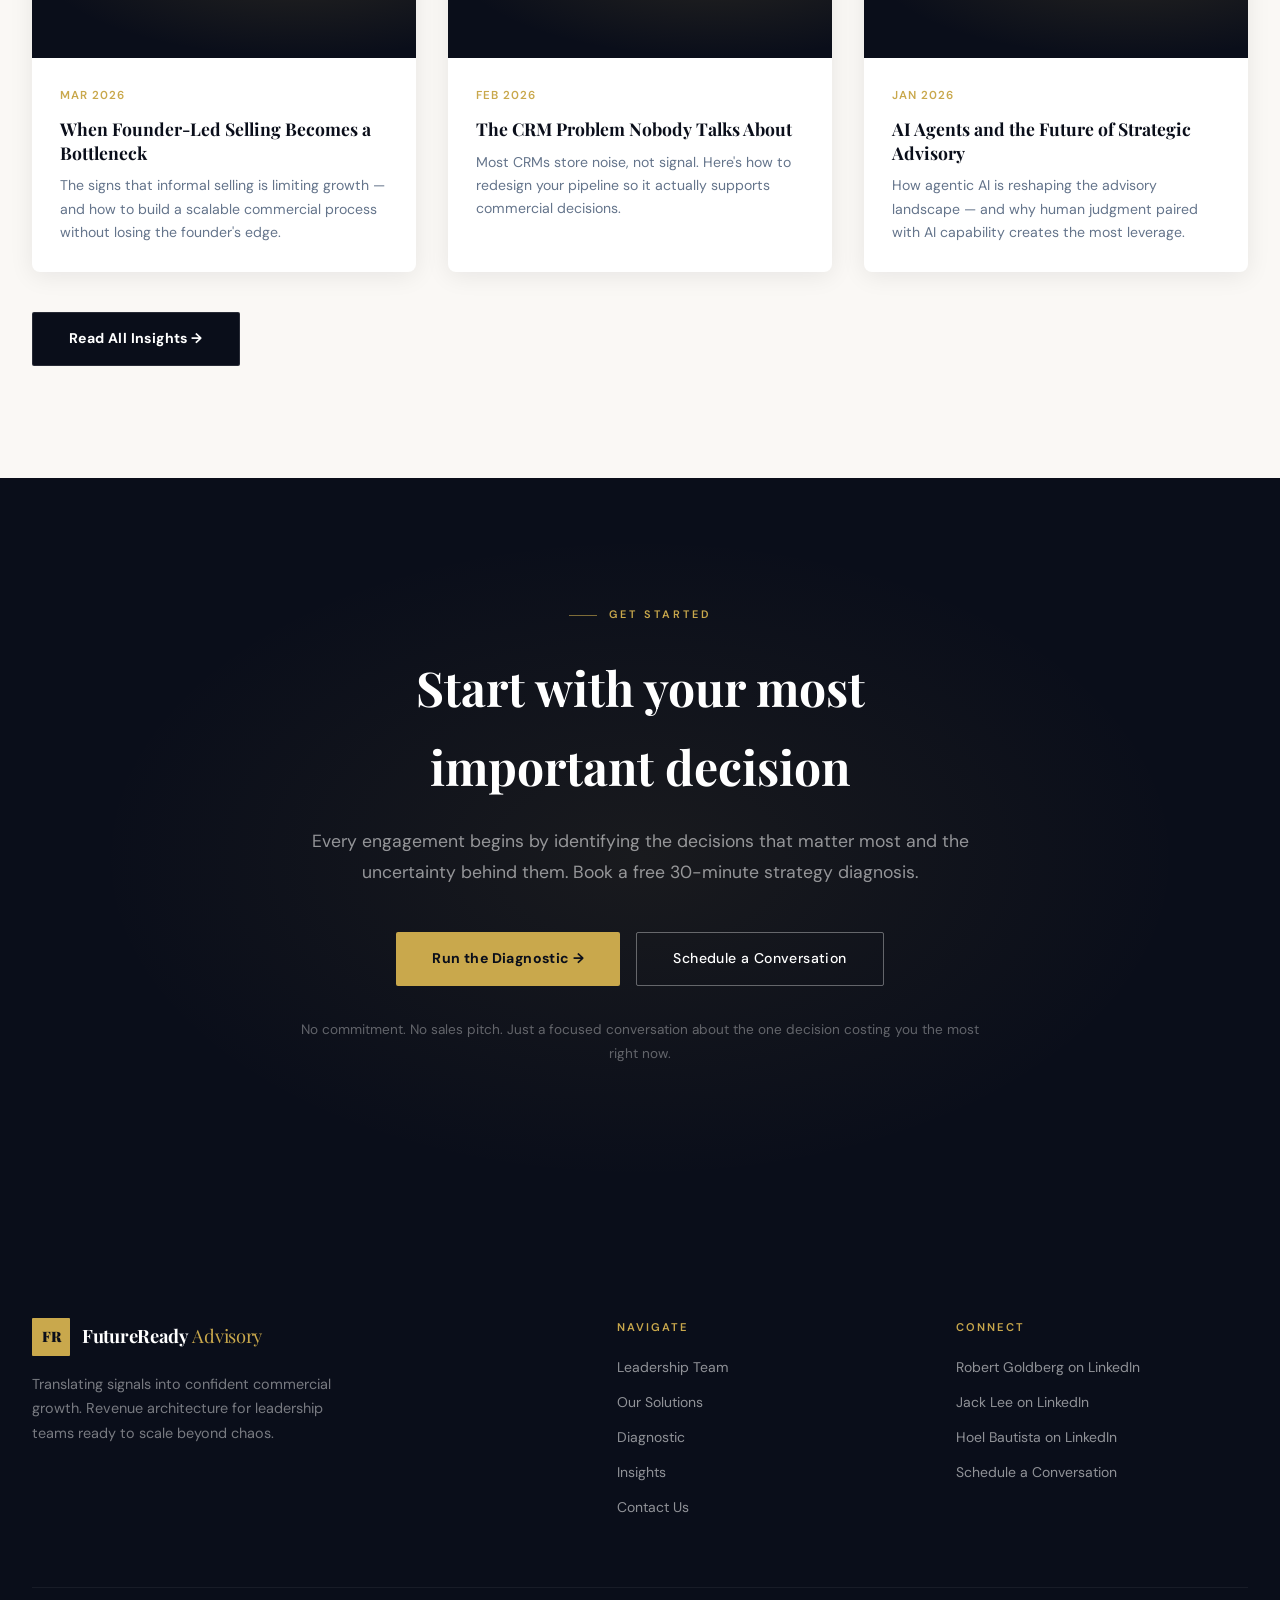
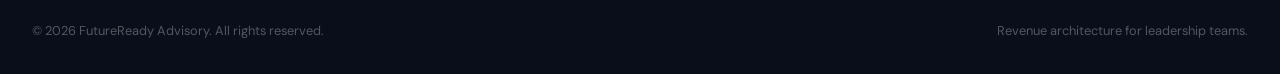
==== commit 96e11a9d: "Fix HTML: point to correct hoel.jpg (not old variants)" ====
--- a/index.html
+++ b/index.html
@@ -312,7 +312,7 @@
         </div>
       </div>
       <div class="team-card fade-in">
-        <div class="team-card-img"><img src="img/hoel-wide.jpg" alt="Hoel Bautista - Partner at FutureReady Advisory" style="object-position:center 15%"></div>
+        <div class="team-card-img"><img src="img/hoel.jpg" alt="Hoel Bautista - Partner at FutureReady Advisory"></div>
         <div class="team-card-body">
           <h3>Hoel Bautista</h3>
           <div class="team-card-role">Partner — Technology &amp; AI Strategy</div>
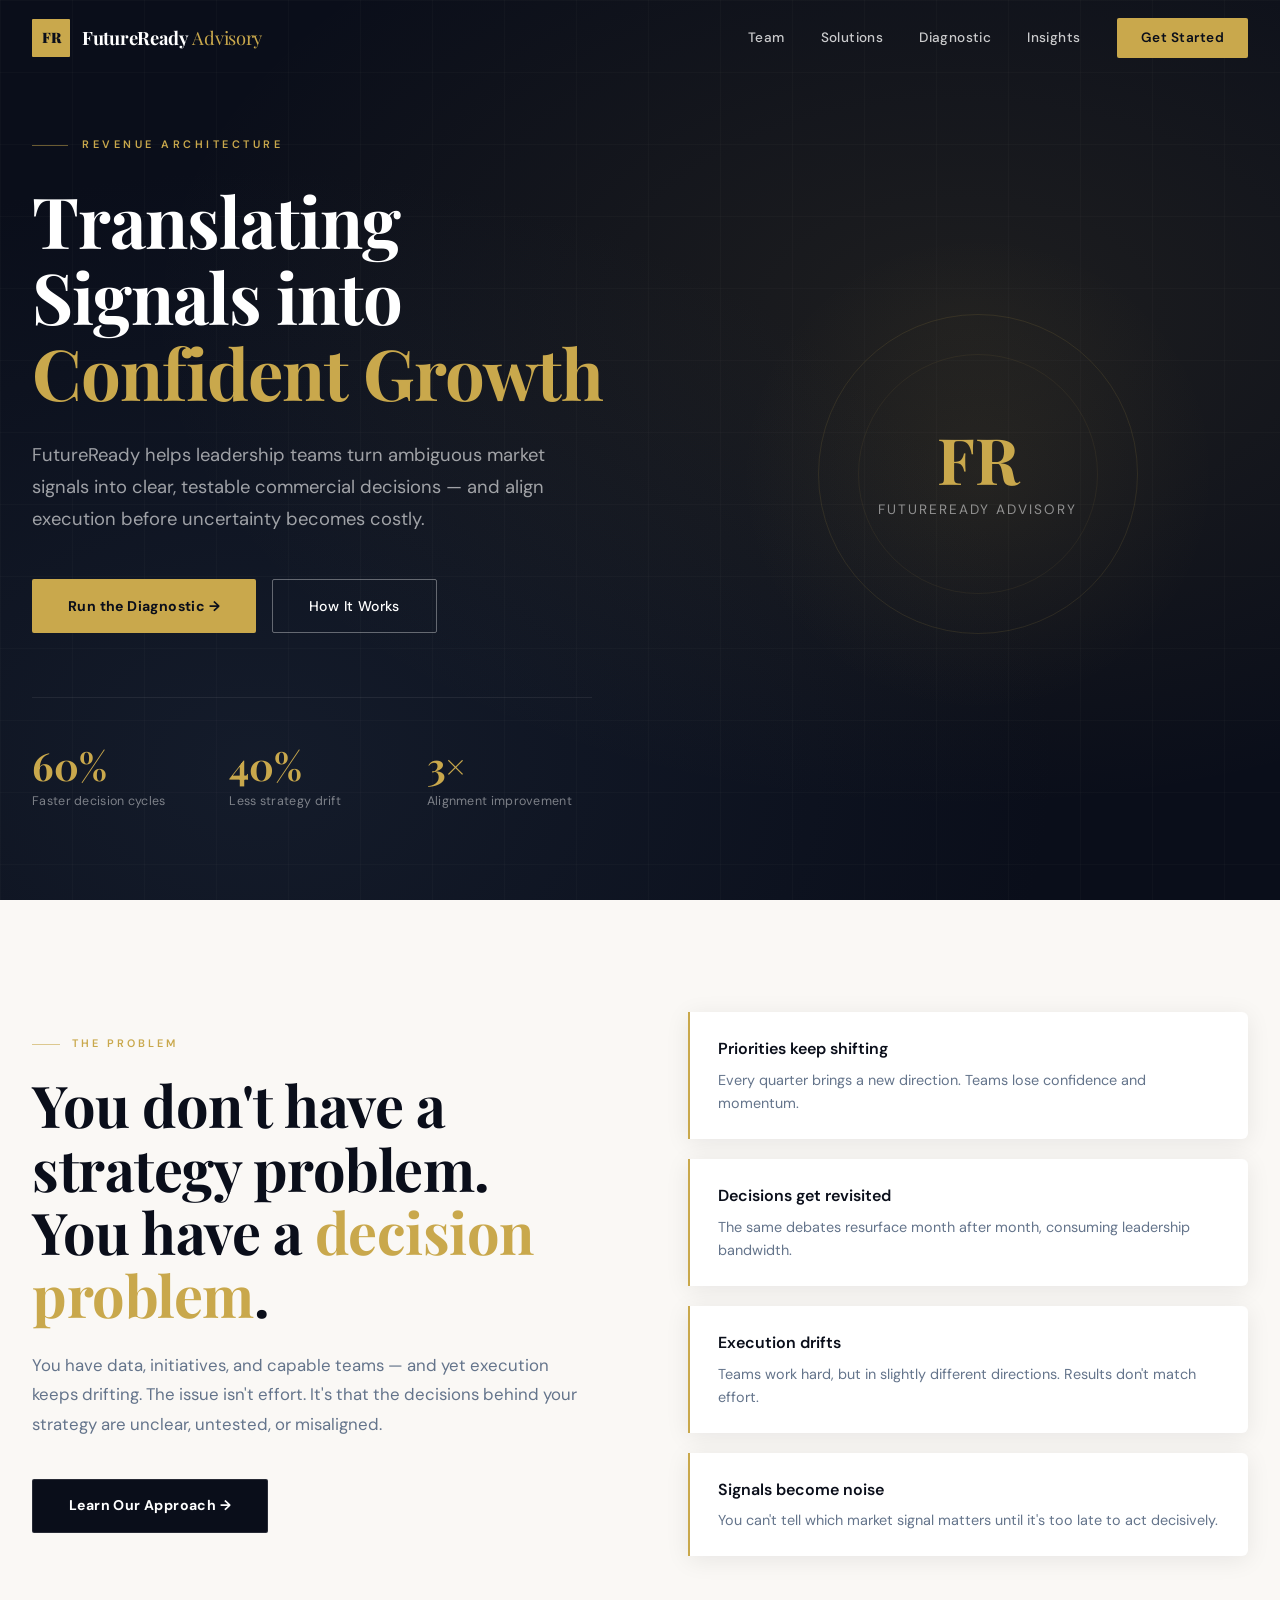
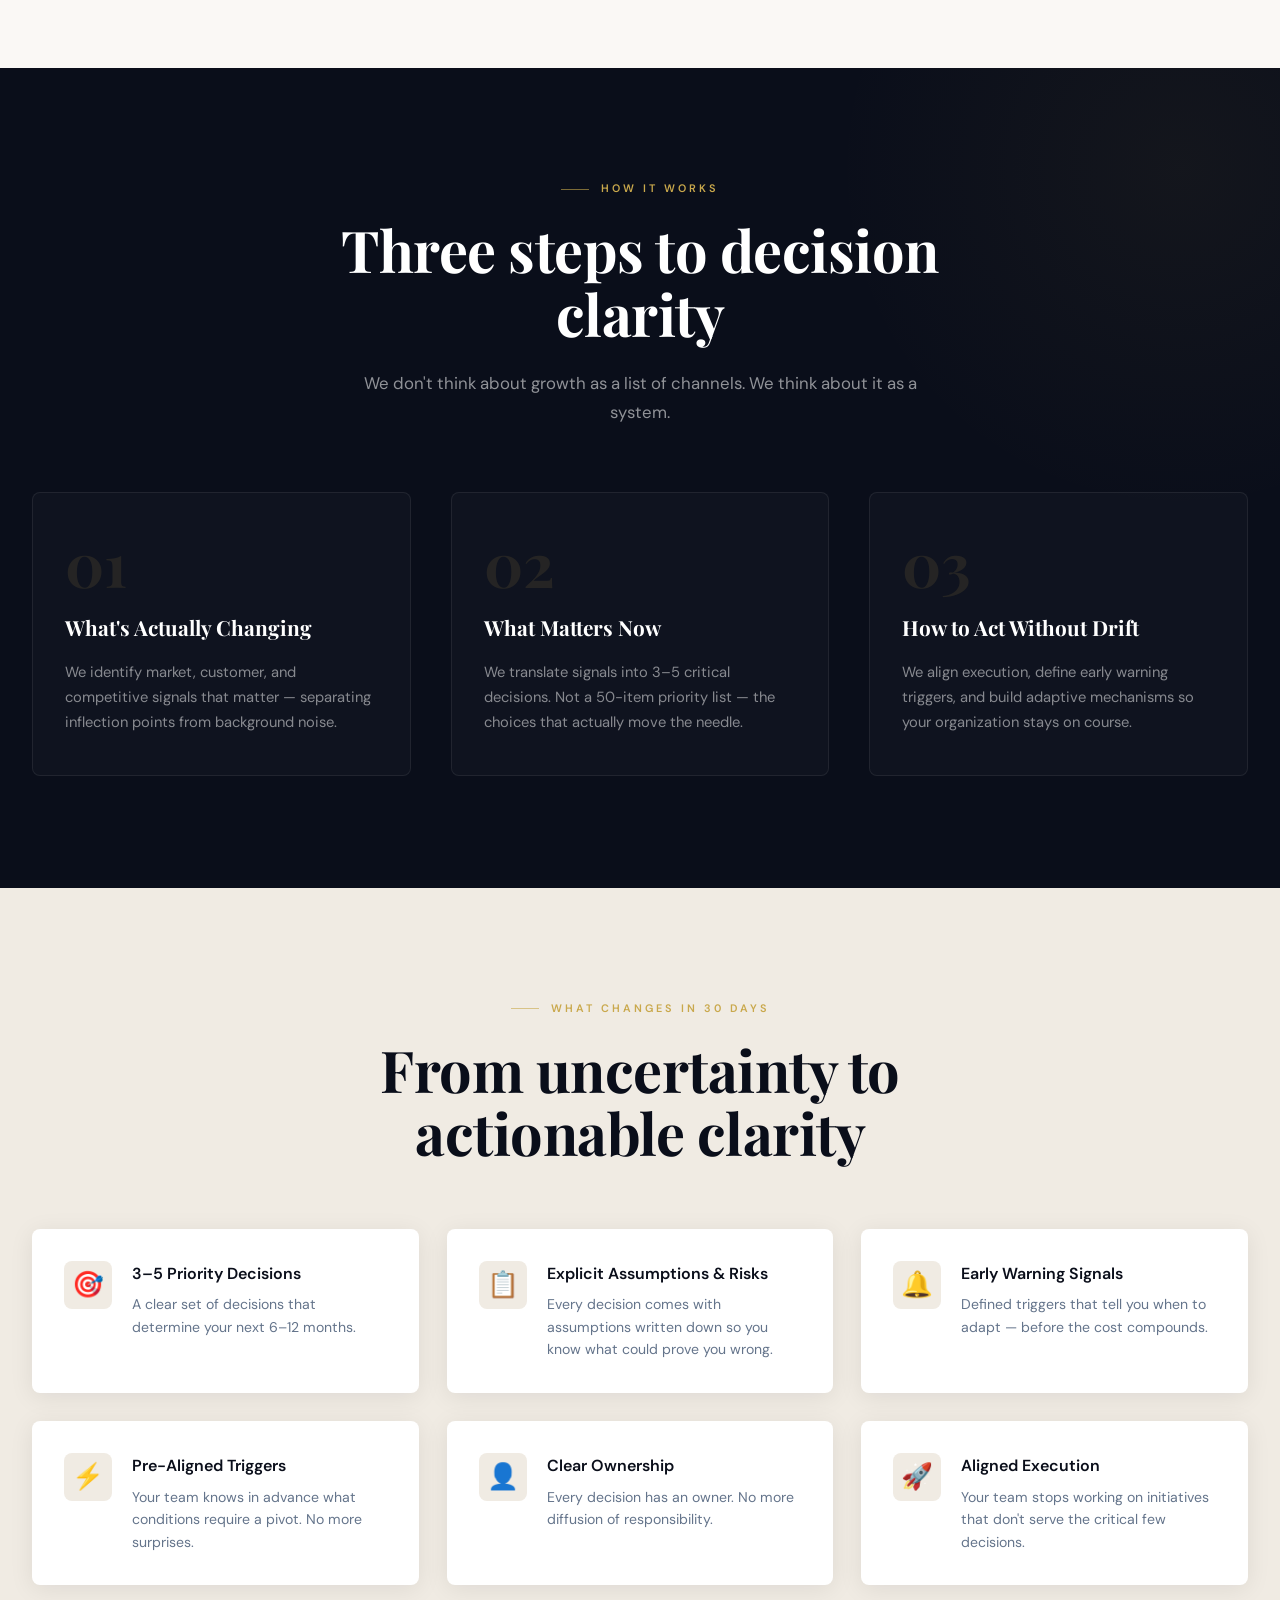
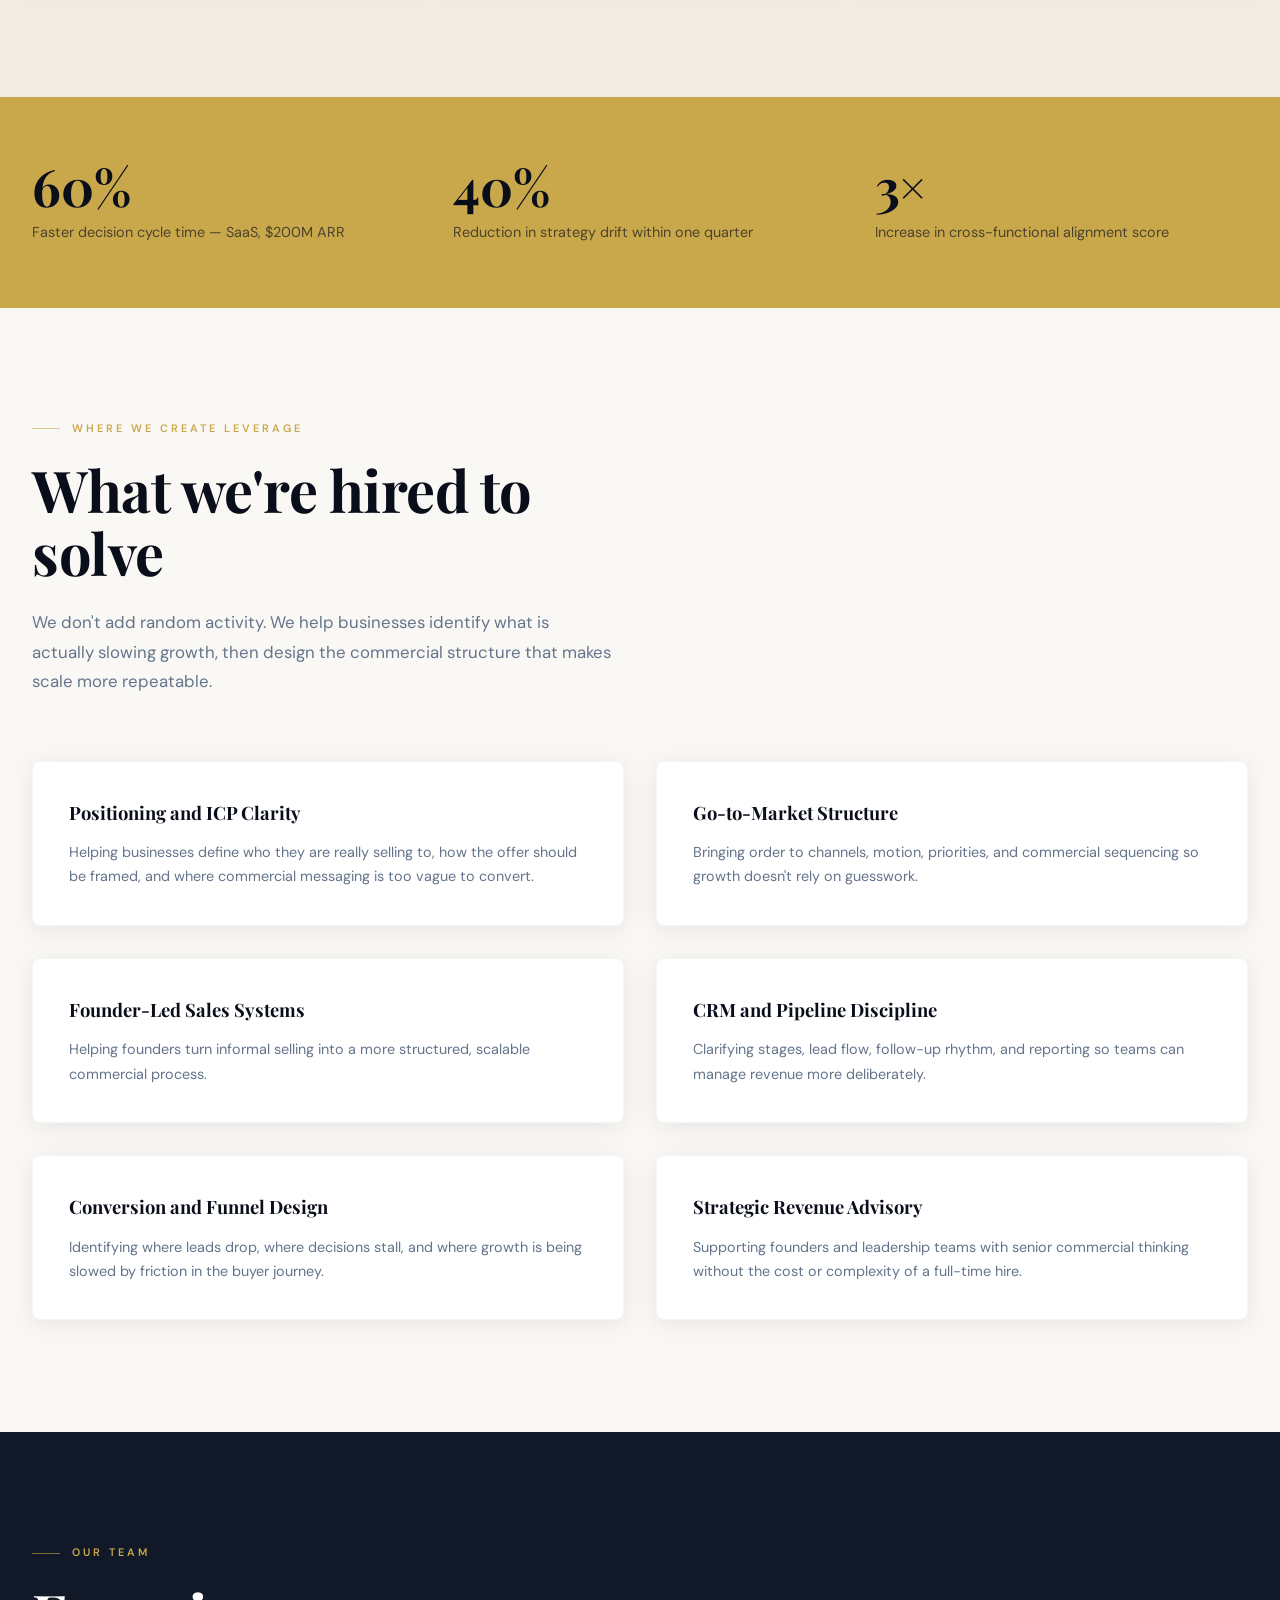
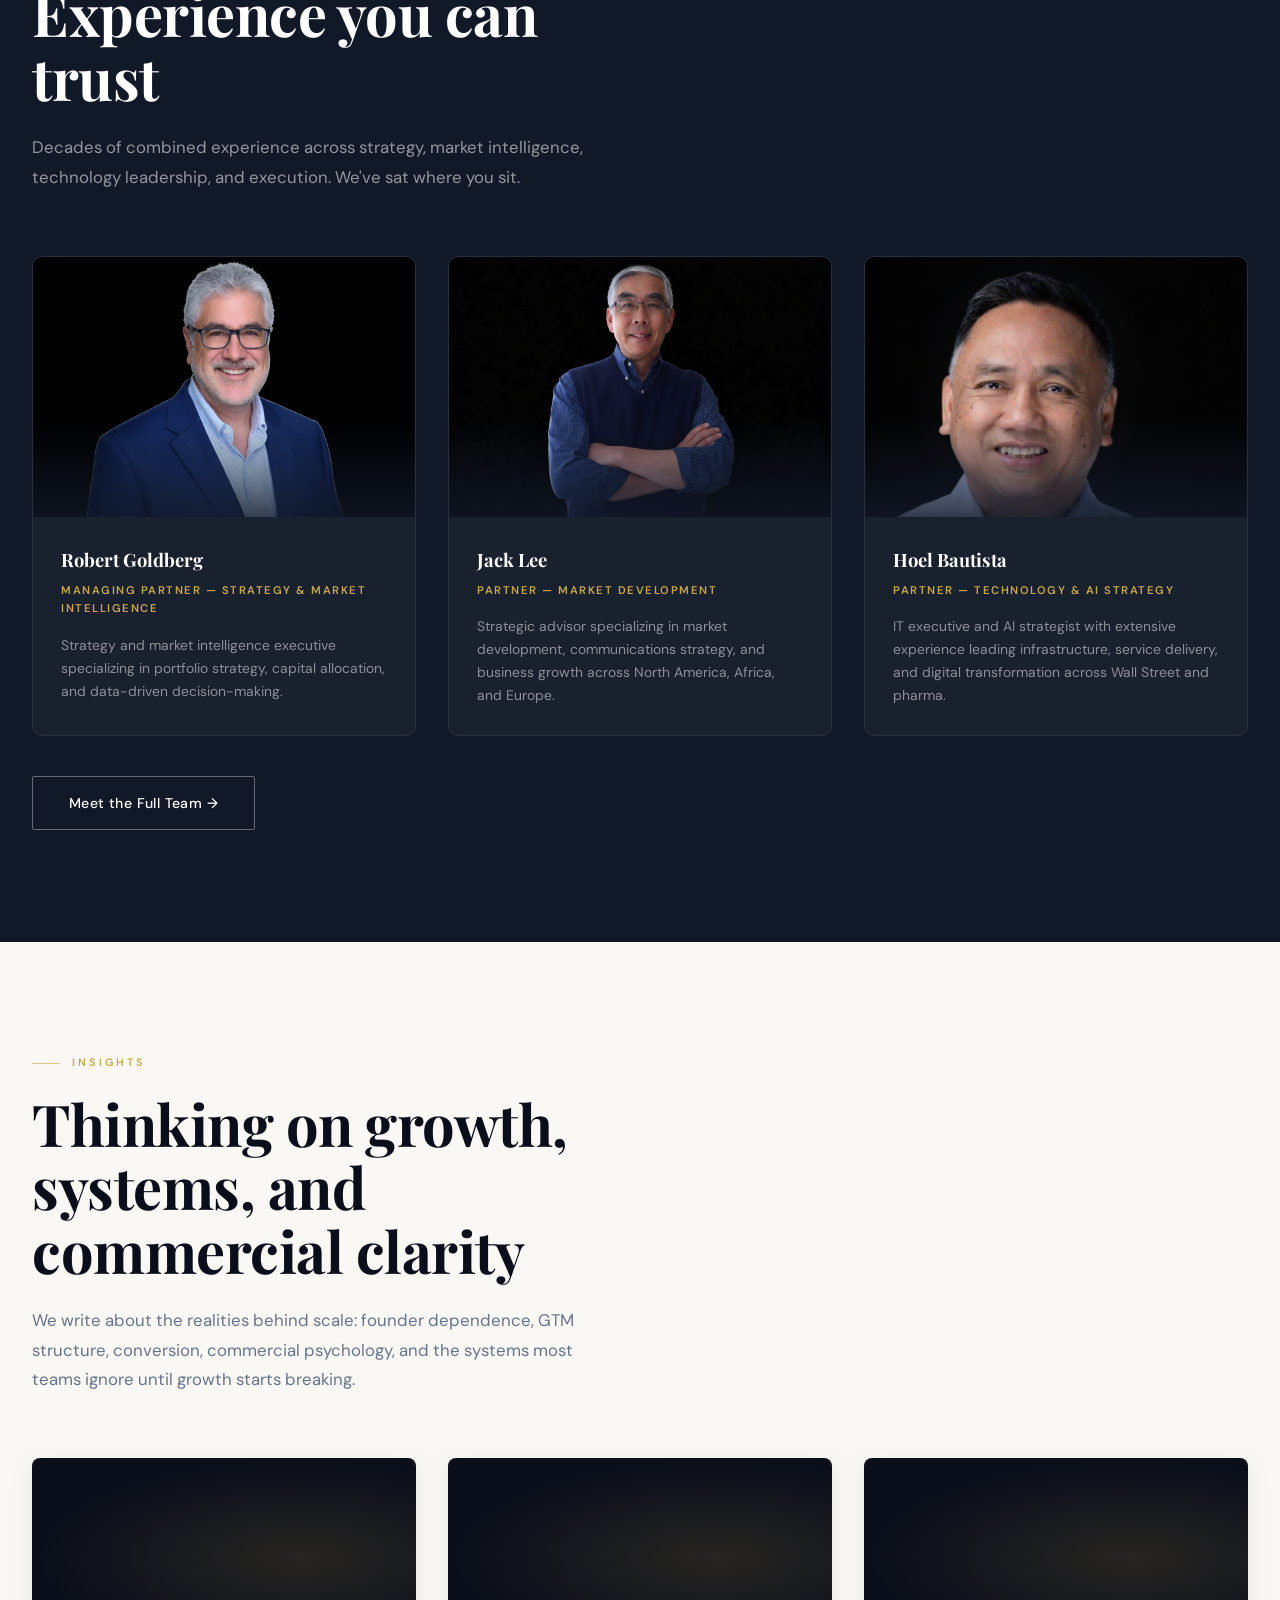
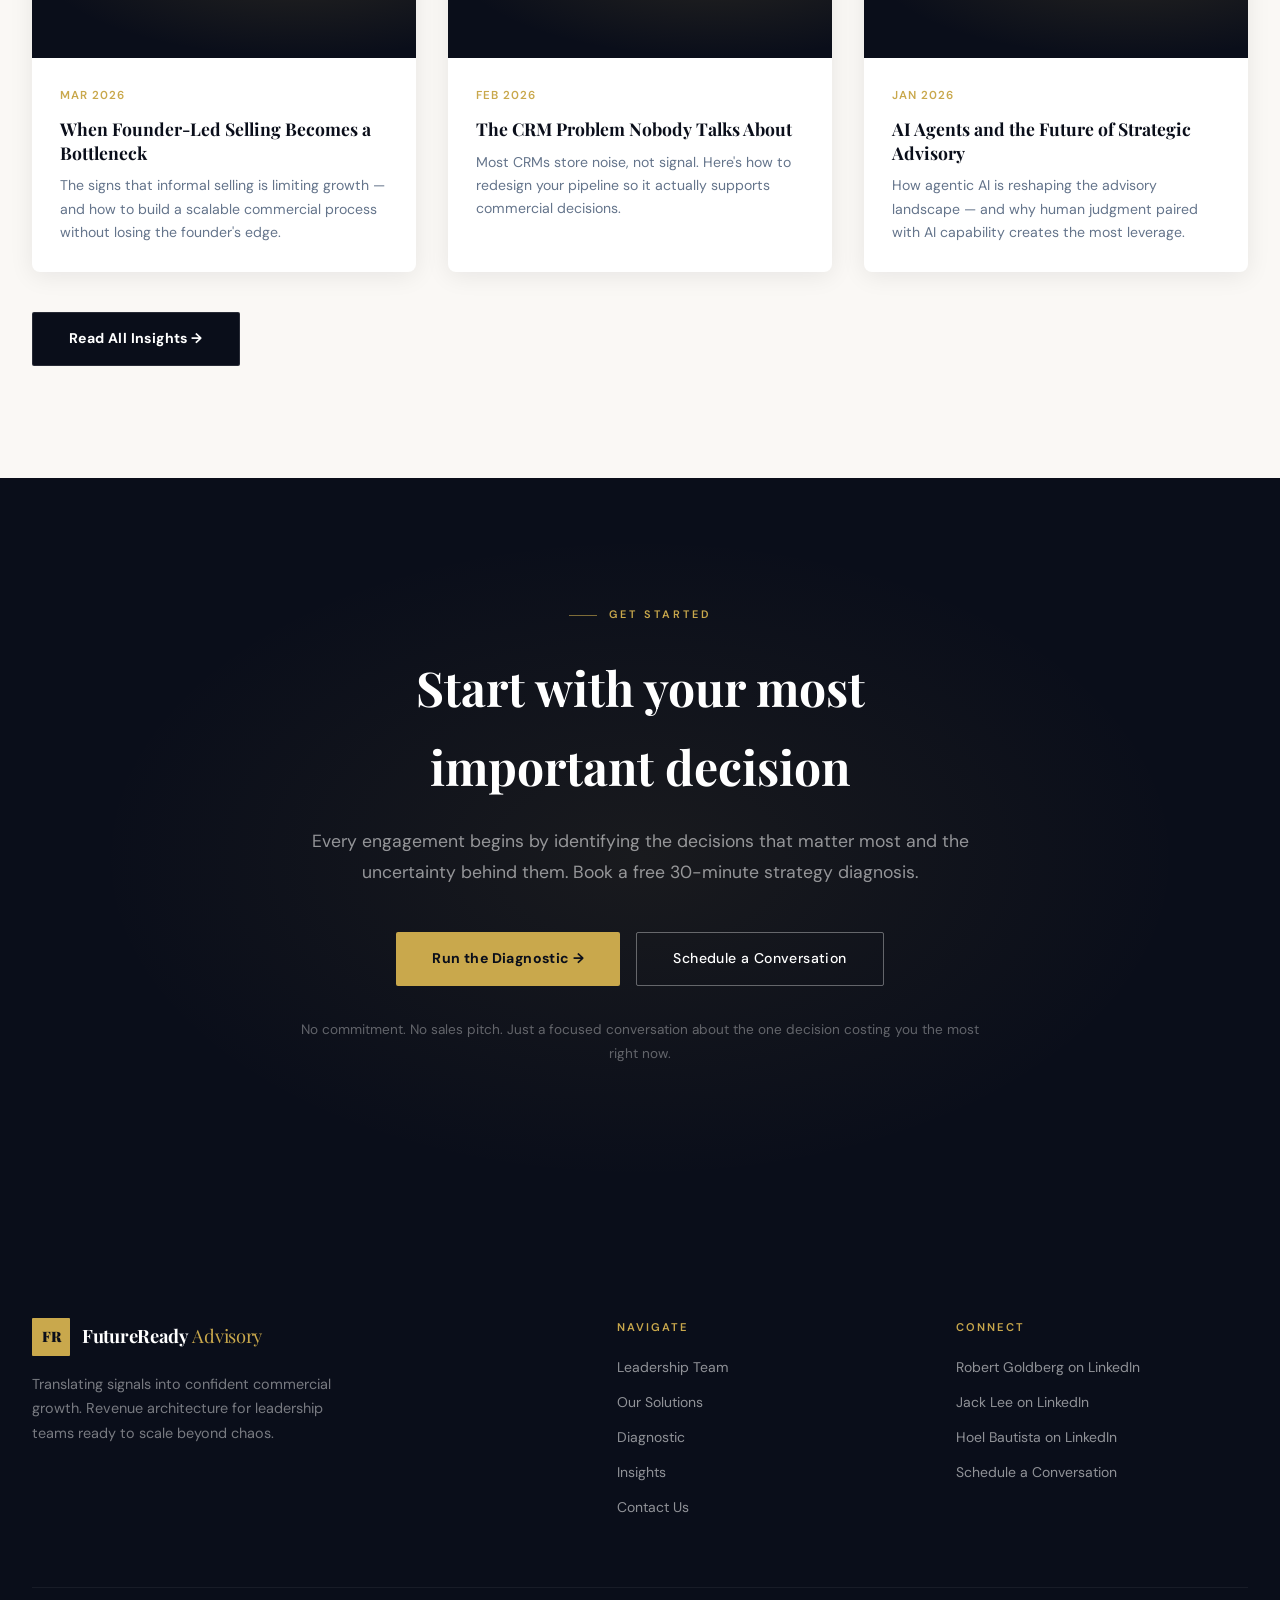
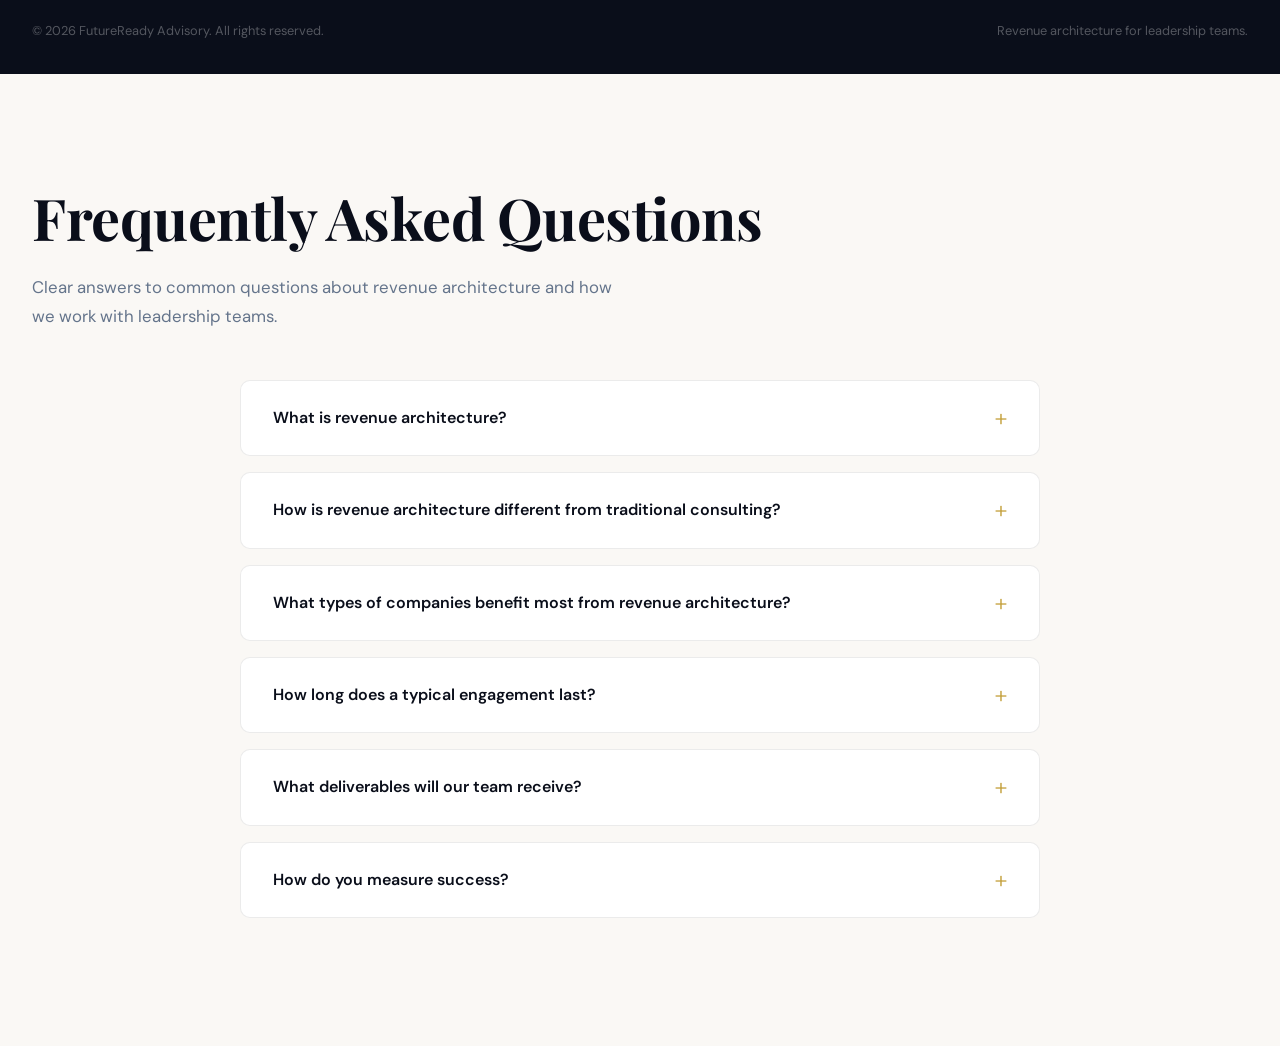
==== commit 9e6b3d9b: "AEO/SEO optimization: robots.txt, FAQ section with Schema, HowTo Schema, lazy loading, font preloadi" ====
--- a/index.html
+++ b/index.html
@@ -51,6 +51,7 @@
   }
 }
 </script>
+<link rel="preload" href="https://fonts.googleapis.com/css2?family=Playfair+Display:wght@400;700&family=Inter:wght@300;400;500;600;700&display=swap" as="style">
 <link rel="stylesheet" href="shared.css">
 <link rel="sitemap" type="application/xml" href="sitemap.xml">
 </head>
@@ -182,10 +183,27 @@
       <h2 class="section-title light">Three steps to decision clarity</h2>
       <p class="section-sub light" style="margin:0 auto">We don't think about growth as a list of channels. We think about it as a system.</p>
     </div>
-    <div class="steps-grid">
-      <div class="step-card fade-in"><div class="step-num">01</div><h3>What's Actually Changing</h3><p>We identify market, customer, and competitive signals that matter — separating inflection points from background noise.</p></div>
-      <div class="step-card fade-in"><div class="step-num">02</div><h3>What Matters Now</h3><p>We translate signals into 3–5 critical decisions. Not a 50-item priority list — the choices that actually move the needle.</p></div>
-      <div class="step-card fade-in"><div class="step-num">03</div><h3>How to Act Without Drift</h3><p>We align execution, define early warning triggers, and build adaptive mechanisms so your organization stays on course.</p></div>
+    <div class="steps-grid" itemscope itemtype="https://schema.org/HowTo">
+      <meta itemprop="name" content="Three Steps to Decision Clarity">
+      <meta itemprop="description" content="FutureReady's systems-first approach to revenue architecture">
+      <div class="step-card fade-in" itemprop="step" itemscope itemtype="https://schema.org/HowToStep">
+        <meta itemprop="position" content="1">
+        <div class="step-num">01</div>
+        <h3 itemprop="name">What's Actually Changing</h3>
+        <p itemprop="text">We identify market, customer, and competitive signals that matter — separating inflection points from background noise.</p>
+      </div>
+      <div class="step-card fade-in" itemprop="step" itemscope itemtype="https://schema.org/HowToStep">
+        <meta itemprop="position" content="2">
+        <div class="step-num">02</div>
+        <h3 itemprop="name">What Matters Now</h3>
+        <p itemprop="text">We translate signals into 3–5 critical decisions. Not a 50-item priority list — the choices that actually move the needle.</p>
+      </div>
+      <div class="step-card fade-in" itemprop="step" itemscope itemtype="https://schema.org/HowToStep">
+        <meta itemprop="position" content="3">
+        <div class="step-num">03</div>
+        <h3 itemprop="name">How to Act Without Drift</h3>
+        <p itemprop="text">We align execution, define early warning triggers, and build adaptive mechanisms so your organization stays on course.</p>
+      </div>
     </div>
   </div>
 </section>
@@ -296,7 +314,7 @@
     </div>
     <div class="team-cards">
       <div class="team-card fade-in">
-        <div class="team-card-img"><img src="img/rob.jpg" alt="Robert Goldberg - Managing Partner at FutureReady Advisory"></div>
+        <div class="team-card-img"><img src="img/rob.jpg" alt="Robert Goldberg - Managing Partner at FutureReady Advisory" loading="lazy" decoding="async"></div>
         <div class="team-card-body">
           <h3>Robert Goldberg</h3>
           <div class="team-card-role">Managing Partner — Strategy &amp; Market Intelligence</div>
@@ -304,7 +322,7 @@
         </div>
       </div>
       <div class="team-card fade-in">
-        <div class="team-card-img"><img src="img/jack.jpg" alt="Jack Lee - Partner at FutureReady Advisory"></div>
+        <div class="team-card-img"><img src="img/jack.jpg" alt="Jack Lee - Partner at FutureReady Advisory" loading="lazy" decoding="async"></div>
         <div class="team-card-body">
           <h3>Jack Lee</h3>
           <div class="team-card-role">Partner — Market Development</div>
@@ -312,7 +330,7 @@
         </div>
       </div>
       <div class="team-card fade-in">
-        <div class="team-card-img"><img src="img/hoel.jpg" alt="Hoel Bautista - Partner at FutureReady Advisory"></div>
+        <div class="team-card-img"><img src="img/hoel.jpg" alt="Hoel Bautista - Partner at FutureReady Advisory" loading="lazy" decoding="async"></div>
         <div class="team-card-body">
           <h3>Hoel Bautista</h3>
           <div class="team-card-role">Partner — Technology &amp; AI Strategy</div>
@@ -451,5 +469,120 @@
 }
 </script>
 
+<!-- FAQ SECTION -->
+<section class="faq-section" id="faq">
+  <div class="container">
+    <div class="section-header">
+      <h2 class="section-title">Frequently Asked Questions</h2>
+      <p class="section-sub">Clear answers to common questions about revenue architecture and how we work with leadership teams.</p>
+    </div>
+    <div class="faq-list">
+      <details class="faq-item" itemscope itemprop="mainEntity" itemtype="https://schema.org/Question">
+        <summary itemprop="name">What is revenue architecture?</summary>
+        <div class="faq-answer" itemscope itemprop="acceptedAnswer" itemtype="https://schema.org/Answer">
+          <p itemprop="text">Revenue architecture is a systems-first approach to commercial growth. Instead of treating sales, marketing, and strategy as separate functions, we design them as an integrated system where each decision reinforces the others. This reduces drift, accelerates decision cycles, and creates predictable revenue outcomes.</p>
+        </div>
+      </details>
+      <details class="faq-item" itemscope itemprop="mainEntity" itemtype="https://schema.org/Question">
+        <summary itemprop="name">How is revenue architecture different from traditional consulting?</summary>
+        <div class="faq-answer" itemscope itemprop="acceptedAnswer" itemtype="https://schema.org/Answer">
+          <p itemprop="text">Traditional consulting often delivers static recommendations that sit in decks. Revenue architecture is dynamic — we build decision systems, testable hypotheses, and feedback loops that your team uses long after our engagement ends. We focus on decision clarity, not just analysis.</p>
+        </div>
+      </details>
+      <details class="faq-item" itemscope itemprop="mainEntity" itemtype="https://schema.org/Question">
+        <summary itemprop="name">What types of companies benefit most from revenue architecture?</summary>
+        <div class="faq-answer" itemscope itemprop="acceptedAnswer" itemtype="https://schema.org/Answer">
+          <p itemprop="text">Leadership teams at B2B companies with $5M-$100M revenue see the strongest results. Specifically: companies preparing for scale, navigating market shifts, replacing founder-led sales with systems, or struggling with strategy-execution gaps.</p>
+        </div>
+      </details>
+      <details class="faq-item" itemscope itemprop="mainEntity" itemtype="https://schema.org/Question">
+        <summary itemprop="name">How long does a typical engagement last?</summary>
+        <div class="faq-answer" itemscope itemprop="acceptedAnswer" itemtype="https://schema.org/Answer">
+          <p itemprop="text">Initial engagements typically run 8-12 weeks for decision architecture and commercial clarity. Ongoing advisory relationships extend this with monthly strategy sprints and continuous signal monitoring. We design for quick wins and sustained momentum.</p>
+        </div>
+      </details>
+      <details class="faq-item" itemscope itemprop="mainEntity" itemtype="https://schema.org/Question">
+        <summary itemprop="name">What deliverables will our team receive?</summary>
+        <div class="faq-answer" itemscope itemprop="acceptedAnswer" itemtype="https://schema.org/Answer">
+          <p itemprop="text">You'll receive: a decision framework tailored to your market, tested hypotheses with validation criteria, a revenue system map connecting strategy to execution, and a playbook your team can operate without ongoing dependency on us.</p>
+        </div>
+      </details>
+      <details class="faq-item" itemscope itemprop="mainEntity" itemtype="https://schema.org/Question">
+        <summary itemprop="name">How do you measure success?</summary>
+        <div class="faq-answer" itemscope itemprop="acceptedAnswer" itemtype="https://schema.org/Answer">
+          <p itemprop="text">We track leading indicators: decision cycle time, strategy alignment scores, and signal-to-action velocity. Lagging indicators include revenue growth, customer acquisition efficiency, and reduced execution drift. We establish baselines in week one and measure weekly.</p>
+        </div>
+      </details>
+    </div>
+  </div>
+</section>
+<style>
+.faq-section{background:var(--cream);padding:7rem 2rem}
+.faq-list{max-width:800px;margin:3rem auto 0}
+.faq-item{background:#fff;border:1px solid rgba(0,0,0,.08);border-radius:10px;margin-bottom:1rem;overflow:hidden}
+.faq-item summary{padding:1.5rem 2rem;font-weight:600;color:var(--navy);cursor:pointer;list-style:none;position:relative}
+.faq-item summary::after{content:'+';position:absolute;right:2rem;top:50%;transform:translateY(-50%);font-size:1.5rem;color:var(--gold);font-weight:300}
+.faq-item[open] summary::after{content:'−'}
+.faq-answer{padding:0 2rem 1.5rem;color:var(--gray);line-height:1.7}
+.faq-answer p{margin:0}
+</style>
+
+<script type="application/ld+json">
+{
+  "@context": "https://schema.org",
+  "@type": "FAQPage",
+  "mainEntity": [
+    {
+      "@type": "Question",
+      "name": "What is revenue architecture?",
+      "acceptedAnswer": {
+        "@type": "Answer",
+        "text": "Revenue architecture is a systems-first approach to commercial growth. Instead of treating sales, marketing, and strategy as separate functions, we design them as an integrated system where each decision reinforces the others. This reduces drift, accelerates decision cycles, and creates predictable revenue outcomes."
+      }
+    },
+    {
+      "@type": "Question",
+      "name": "How is revenue architecture different from traditional consulting?",
+      "acceptedAnswer": {
+        "@type": "Answer",
+        "text": "Traditional consulting often delivers static recommendations that sit in decks. Revenue architecture is dynamic — we build decision systems, testable hypotheses, and feedback loops that your team uses long after our engagement ends. We focus on decision clarity, not just analysis."
+      }
+    },
+    {
+      "@type": "Question",
+      "name": "What types of companies benefit most from revenue architecture?",
+      "acceptedAnswer": {
+        "@type": "Answer",
+        "text": "Leadership teams at B2B companies with $5M-$100M revenue see the strongest results. Specifically: companies preparing for scale, navigating market shifts, replacing founder-led sales with systems, or struggling with strategy-execution gaps."
+      }
+    },
+    {
+      "@type": "Question",
+      "name": "How long does a typical engagement last?",
+      "acceptedAnswer": {
+        "@type": "Answer",
+        "text": "Initial engagements typically run 8-12 weeks for decision architecture and commercial clarity. Ongoing advisory relationships extend this with monthly strategy sprints and continuous signal monitoring. We design for quick wins and sustained momentum."
+      }
+    },
+    {
+      "@type": "Question",
+      "name": "What deliverables will our team receive?",
+      "acceptedAnswer": {
+        "@type": "Answer",
+        "text": "You'll receive: a decision framework tailored to your market, tested hypotheses with validation criteria, a revenue system map connecting strategy to execution, and a playbook your team can operate without ongoing dependency on us."
+      }
+    },
+    {
+      "@type": "Question",
+      "name": "How do you measure success?",
+      "acceptedAnswer": {
+        "@type": "Answer",
+        "text": "We track leading indicators: decision cycle time, strategy alignment scores, and signal-to-action velocity. Lagging indicators include revenue growth, customer acquisition efficiency, and reduced execution drift. We establish baselines in week one and measure weekly."
+      }
+    }
+  ]
+}
+</script>
+
 </body>
 </html>
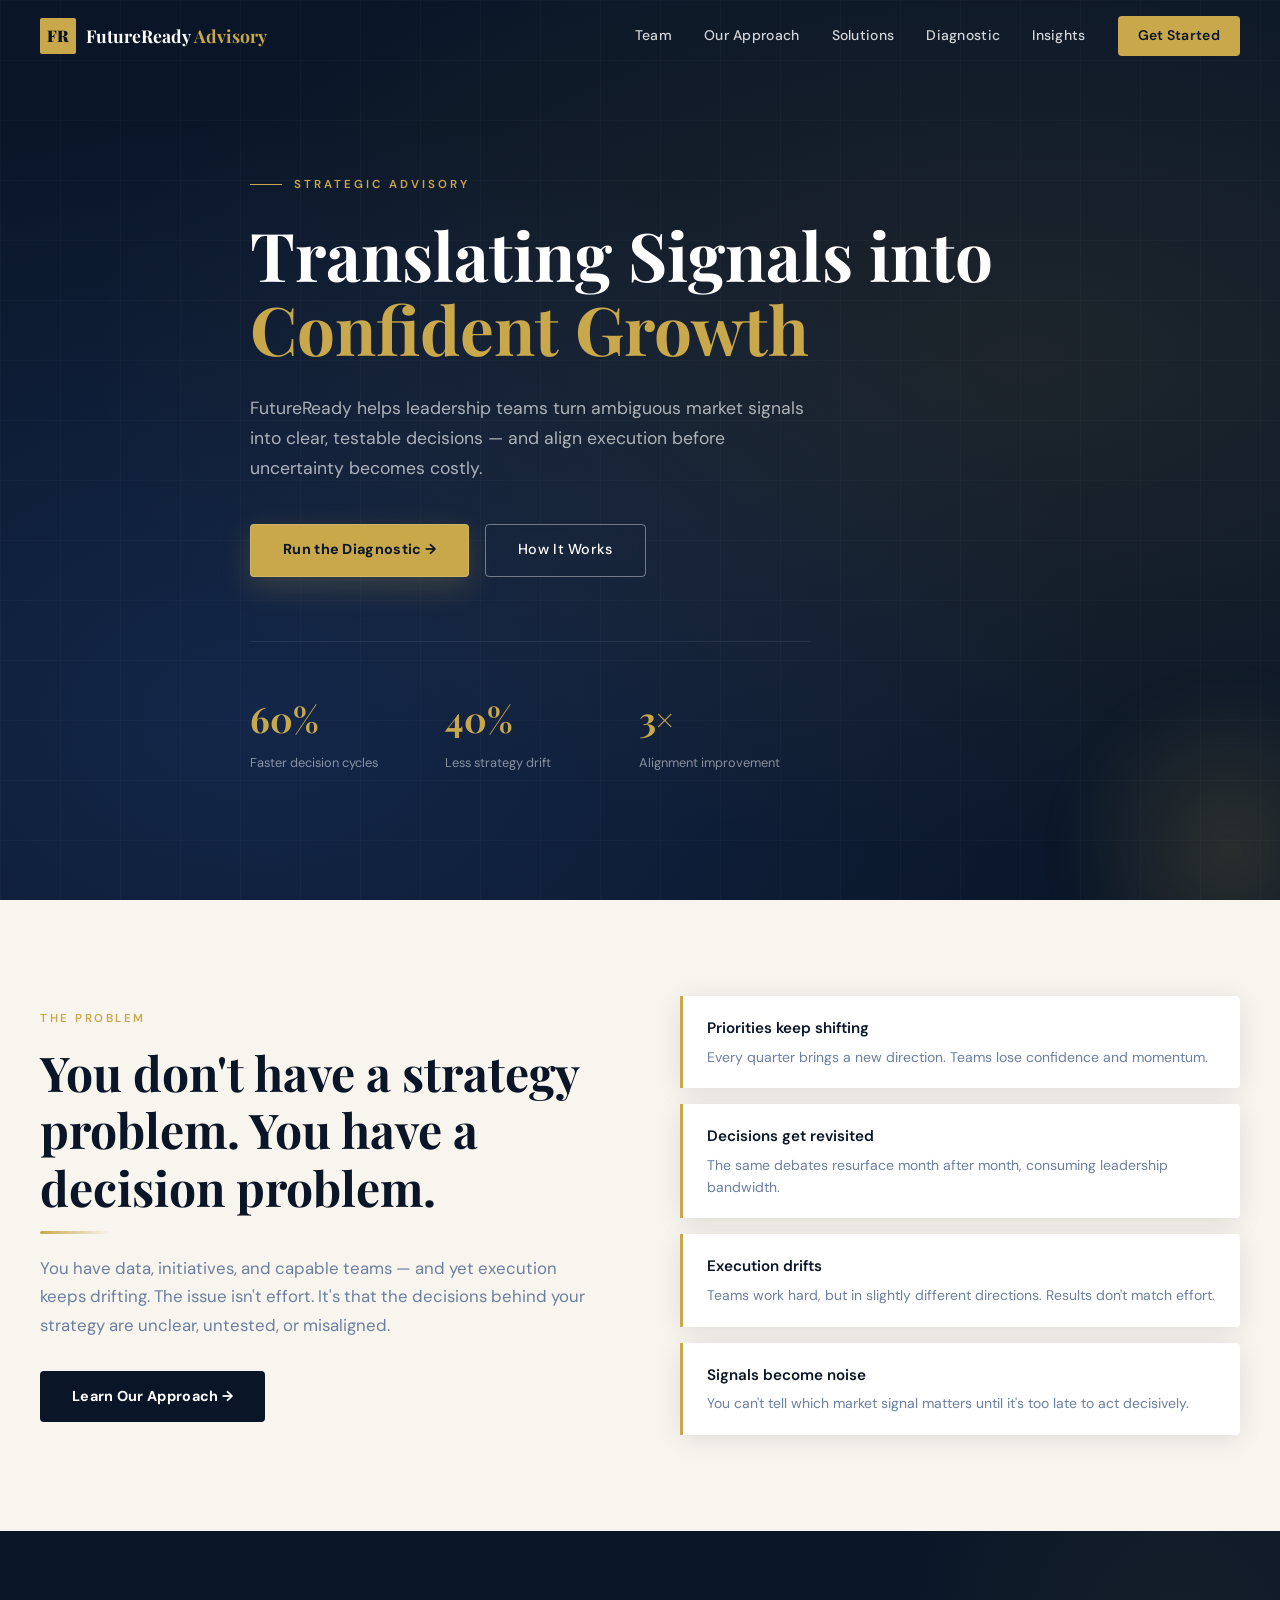
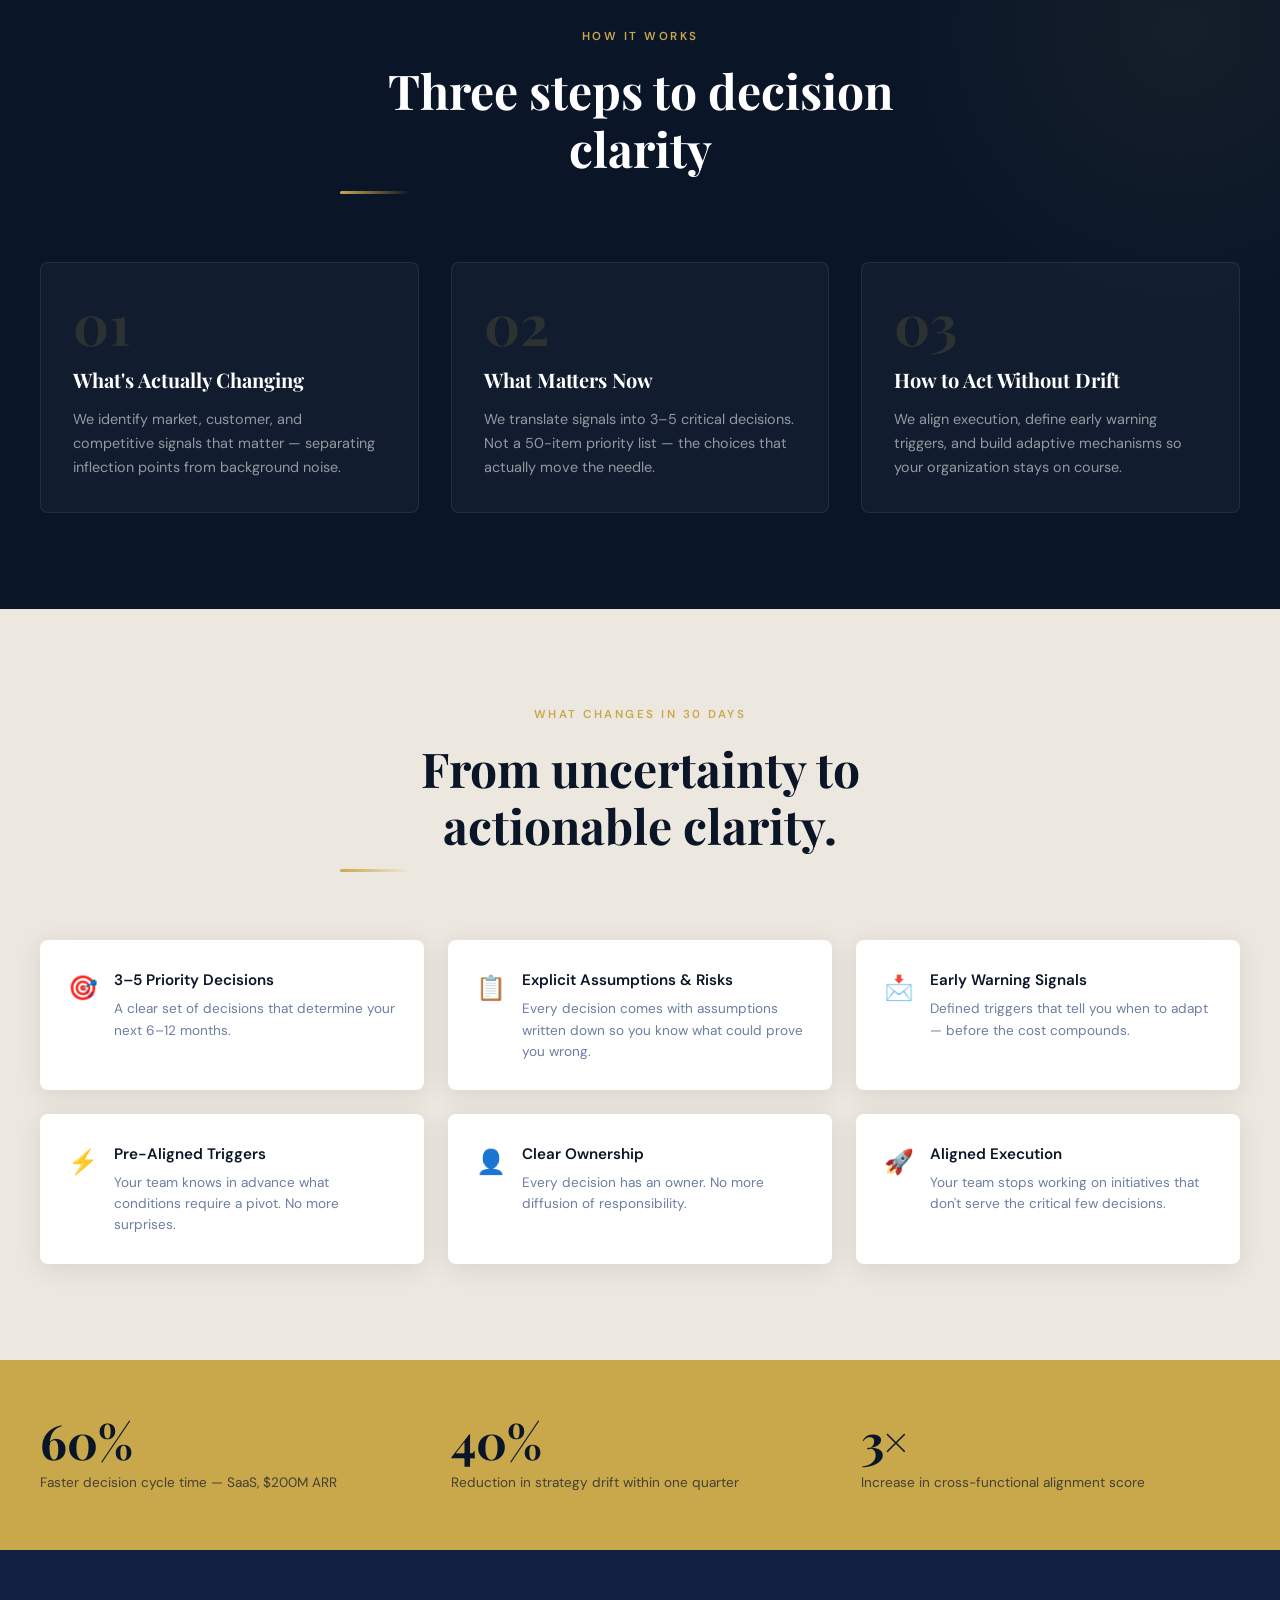
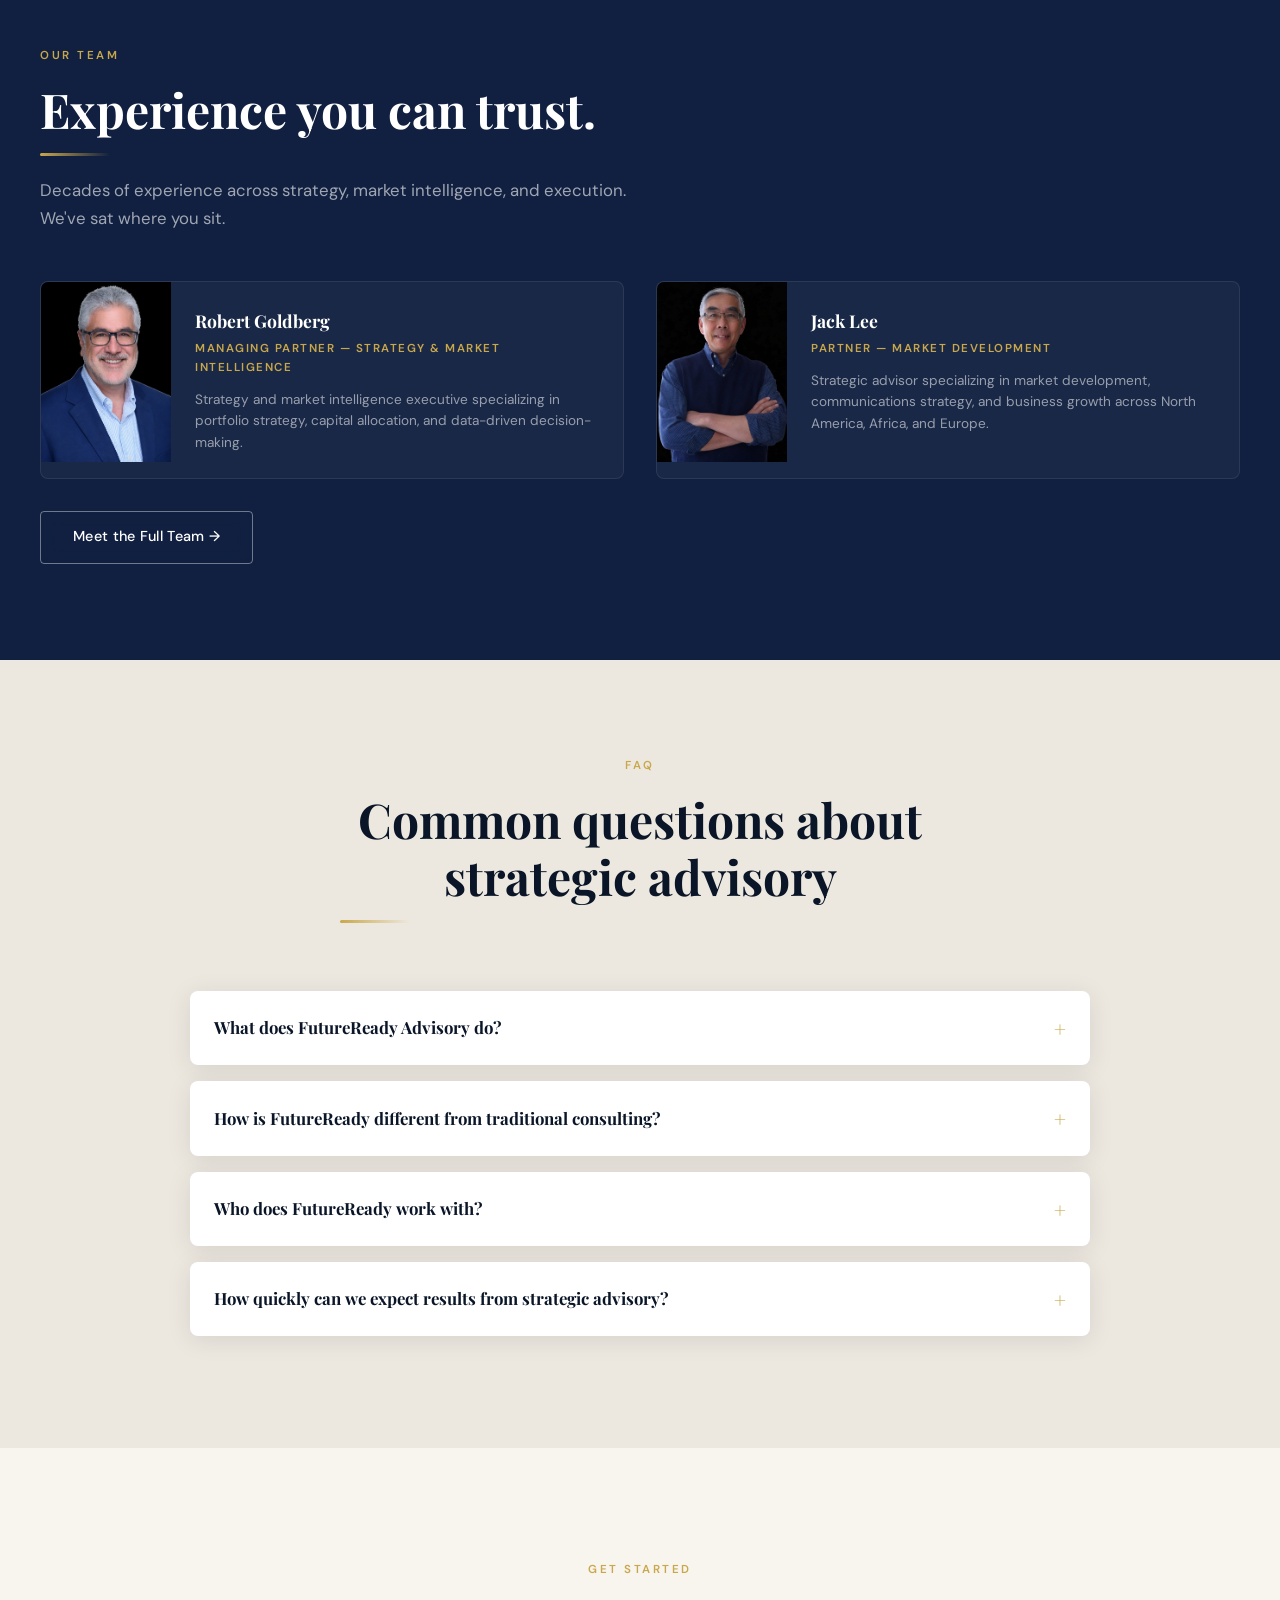
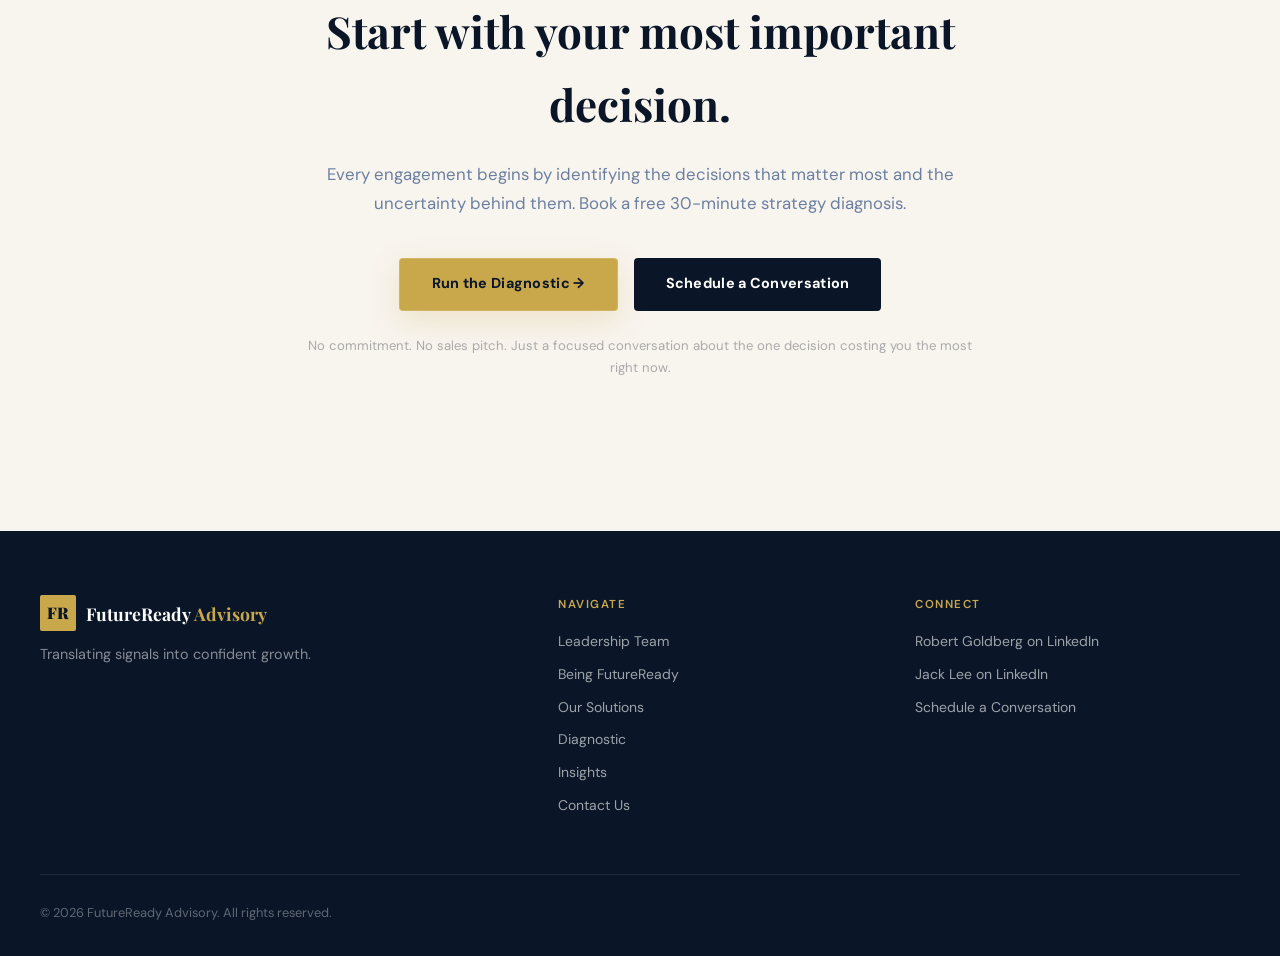
==== commit 2cb3431a: "Initial enhanced site with AEO/SEO optimization" ====
--- a/index.html
+++ b/index.html
@@ -3,530 +3,58 @@
 <head>
 <meta charset="UTF-8">
 <meta name="viewport" content="width=device-width,initial-scale=1">
-<meta name="theme-color" content="#0a0e1a">
-<title>FutureReady Advisory | Revenue Architecture for Leadership Teams Ready to Scale</title>
-<meta name="description" content="FutureReady Advisory helps leadership teams turn ambiguous market signals into clear, testable revenue decisions. Systems-first approach to strategy, GTM, and commercial clarity.">
-<meta name="keywords" content="revenue architecture, strategy consulting, leadership advisory, market intelligence, decision clarity, executive consulting, commercial growth, go-to-market strategy">
-<link rel="canonical" href="https://futureready-advisory.vercel.app/">
-<meta property="og:title" content="FutureReady Advisory | Revenue Architecture for Leadership Teams">
-<meta property="og:description" content="Turn ambiguous market signals into confident commercial growth. Systems-first strategy consulting for leadership teams.">
-<meta property="og:url" content="https://futureready-advisory.vercel.app/">
+<meta name="theme-color" content="#0a1628">
+
+<!-- SEO Meta -->
+<title>Strategic Advisory for Decision Clarity | FutureReady Advisory</title>
+<meta name="description" content="FutureReady Advisory helps leadership teams turn ambiguous market signals into clear, testable decisions. 60% faster decision cycles, 40% less strategy drift.">
+<meta name="keywords" content="strategic advisory, decision clarity, market signals, leadership consulting, strategy execution, portfolio strategy, capital allocation">
+<link rel="canonical" href="https://futurereadyadvisory.com/">
+<meta name="robots" content="index, follow">
+
+<!-- Open Graph -->
 <meta property="og:type" content="website">
+<meta property="og:title" content="FutureReady Advisory — Turning Market Signals Into Confident Growth">
+<meta property="og:description" content="Strategic advisory for leadership teams. Translate ambiguous signals into clear, testable decisions — and align execution before uncertainty becomes costly.">
+<meta property="og:url" content="https://futurereadyadvisory.com/">
+<meta property="og:image" content="https://futurereadyadvisory.com/img/og-home.jpg">
+<meta property="og:image:width" content="1200">
+<meta property="og:image:height" content="630">
 <meta property="og:site_name" content="FutureReady Advisory">
+<meta property="og:locale" content="en_US">
+
+<!-- Twitter Card -->
 <meta name="twitter:card" content="summary_large_image">
-<meta name="twitter:title" content="FutureReady Advisory | Revenue Architecture">
-<meta name="twitter:description" content="Translating signals into confident commercial growth.">
+<meta name="twitter:title" content="FutureReady Advisory — Translating Signals Into Confident Growth">
+<meta name="twitter:description" content="Strategic advisory for leadership teams. Make faster, better decisions with less drift.">
+<meta name="twitter:image" content="https://futurereadyadvisory.com/img/og-home.jpg">
+
+<!-- JSON-LD Organization Schema -->
 <script type="application/ld+json">
 {
   "@context": "https://schema.org",
-  "@type": "Organization",
+  "@type": "ProfessionalService",
   "name": "FutureReady Advisory",
-  "url": "https://futureready-advisory.vercel.app/",
-  "description": "Revenue architecture advisory helping leadership teams turn ambiguous market signals into clear, testable commercial decisions.",
-  "foundingDate": "2026",
-  "founder": [
-    {"@type": "Person", "name": "Robert Goldberg"},
-    {"@type": "Person", "name": "Jack Lee"},
-    {"@type": "Person", "name": "Hoel Bautista"}
+  "description": "Strategic advisory firm helping leadership teams turn ambiguous market signals into clear, testable decisions and aligned execution.",
+  "url": "https://futurereadyadvisory.com/",
+  "logo": "https://futurereadyadvisory.com/img/logo.png",
+  "foundingDate": "2020",
+  "founders": [
+    {"@type": "Person", "name": "Robert Goldberg", "jobTitle": "Managing Partner — Strategy & Market Intelligence"},
+    {"@type": "Person", "name": "Jack Lee", "jobTitle": "Partner — Market Development"}
   ],
+  "address": {
+    "@type": "PostalAddress",
+    "addressCountry": "US"
+  },
   "sameAs": [
     "https://www.linkedin.com/in/robgoldberg/",
-    "https://www.linkedin.com/in/jkleemktgii/",
-    "https://www.linkedin.com/in/hoel-bautista-728b477/"
-  ],
-  "areaServed": ["North America", "Europe", "Africa"],
-  "knowsAbout": ["Revenue Architecture", "Go-to-Market Strategy", "Market Intelligence", "Commercial Strategy", "Leadership Advisory"]
+    "https://www.linkedin.com/in/jkleemktgii/"
+  ]
 }
 </script>
-<script type="application/ld+json">
-{
-  "@context": "https://schema.org",
-  "@type": "WebSite",
-  "name": "FutureReady Advisory",
-  "url": "https://futureready-advisory.vercel.app/",
-  "potentialAction": {
-    "@type": "SearchAction",
-    "target": "https://futureready-advisory.vercel.app/solutions?q={search_term_string}",
-    "query-input": "required name=search_term_string"
-  }
-}
-</script>
-<link rel="preload" href="https://fonts.googleapis.com/css2?family=Playfair+Display:wght@400;700&family=Inter:wght@300;400;500;600;700&display=swap" as="style">
-<link rel="stylesheet" href="shared.css">
-<link rel="sitemap" type="application/xml" href="sitemap.xml">
-</head>
-<body>
-
-<!-- HEADER -->
-<header class="site-header" id="site-header">
-  <div class="header-inner">
-    <a href="index.html" class="logo" aria-label="FutureReady Advisory Home">
-      <span class="logo-mark">FR</span>
-      <span class="logo-text">FutureReady<span class="logo-accent"> Advisory</span></span>
-    </a>
-    <nav class="main-nav" id="main-nav" aria-label="Primary navigation">
-      <a href="leadership.html">Team</a>
-      <a href="solutions.html">Solutions</a>
-      <a href="diagnostic.html">Diagnostic</a>
-      <a href="insights.html">Insights</a>
-      <a href="contact.html" class="nav-cta">Get Started</a>
-    </nav>
-    <button class="hamburger" id="hamburger" aria-label="Toggle menu" aria-expanded="false">
-      <span></span><span></span><span></span>
-    </button>
-  </div>
-</header>
-
-<!-- HERO -->
-<style>
-.hero{min-height:100vh;background:var(--navy);display:flex;align-items:center;position:relative;overflow:hidden;padding:8rem 2rem 5rem}
-.hero::before{content:"";position:absolute;inset:0;background:radial-gradient(ellipse at 75% 35%,rgba(201,168,76,.1),transparent 60%),radial-gradient(ellipse at 20% 85%,rgba(30,41,59,.5),transparent 55%)}
-.hero-grid{position:absolute;inset:0;background-image:linear-gradient(rgba(255,255,255,.018) 1px,transparent 1px),linear-gradient(90deg,rgba(255,255,255,.018) 1px,transparent 1px);background-size:72px 72px}
-.hero-inner{max-width:1280px;margin:0 auto;position:relative;z-index:1;display:grid;grid-template-columns:1.1fr 1fr;gap:5rem;align-items:center}
-@media(max-width:960px){.hero-inner{grid-template-columns:1fr;gap:3rem}}
-.hero-content{max-width:640px}
-.eyebrow{font-size:.68rem;letter-spacing:3.5px;text-transform:uppercase;color:var(--gold);font-weight:600;margin-bottom:1.75rem;display:flex;align-items:center;gap:.9rem}
-.eyebrow::before{content:"";display:block;width:36px;height:1px;background:var(--gold);opacity:.5}
-.hero h1{font-family:"Playfair Display",serif;font-size:clamp(2.6rem,5.5vw,4.4rem);color:var(--white);line-height:1.08;font-weight:700;max-width:720px;margin-bottom:1.75rem;letter-spacing:-1px}
-.hero h1 em{color:var(--gold);font-style:normal}
-.hero-sub{font-size:1.15rem;color:rgba(255,255,255,.6);max-width:520px;line-height:1.75;margin-bottom:2.75rem}
-.hero-actions{display:flex;gap:1rem;flex-wrap:wrap}
-.hero-stats{display:grid;grid-template-columns:repeat(3,1fr);gap:2rem;max-width:560px;margin-top:4rem;padding-top:3rem;border-top:1px solid rgba(255,255,255,.07)}
-.hero-stat .num{font-family:"Playfair Display",serif;font-size:2.4rem;font-weight:700;color:var(--gold);line-height:1}
-.hero-stat .lbl{font-size:.78rem;color:rgba(255,255,255,.45);margin-top:.4rem;letter-spacing:.3px}
-@media(max-width:500px){.hero-stats{grid-template-columns:1fr 1fr}}
-.hero-visual{position:relative;display:flex;justify-content:center;align-items:center}
-.hero-visual-inner{width:100%;max-width:480px;height:480px;border-radius:50%;background:radial-gradient(circle,rgba(201,168,76,.08),transparent 70%);display:flex;align-items:center;justify-content:center;position:relative}
-.hero-visual-inner::before{content:'';position:absolute;width:320px;height:320px;border-radius:50%;border:1px solid rgba(201,168,76,.12);animation:pulse-ring 4s ease-in-out infinite}
-.hero-visual-inner::after{content:'';position:absolute;width:240px;height:240px;border-radius:50%;border:1px solid rgba(201,168,76,.08);animation:pulse-ring 4s ease-in-out infinite 1s}
-@keyframes pulse-ring{0%,100%{transform:scale(1);opacity:1}50%{transform:scale(1.05);opacity:.5}}
-.hero-visual-text{text-align:center;color:var(--white);position:relative;z-index:1}
-.hero-visual-text .big{font-family:"Playfair Display",serif;font-size:4rem;font-weight:700;color:var(--gold);line-height:1}
-.hero-visual-text .small{font-size:.85rem;color:rgba(255,255,255,.5);margin-top:.5rem;letter-spacing:2px;text-transform:uppercase}
-</style>
-
-<section class="hero">
-  <div class="hero-grid"></div>
-  <div class="hero-inner">
-    <div class="hero-content">
-      <div class="eyebrow">Revenue Architecture</div>
-      <h1>Translating Signals into <em>Confident Growth</em></h1>
-      <p class="hero-sub">FutureReady helps leadership teams turn ambiguous market signals into clear, testable commercial decisions — and align execution before uncertainty becomes costly.</p>
-      <div class="hero-actions">
-        <a href="diagnostic.html" class="btn-primary">Run the Diagnostic &rarr;</a>
-        <a href="solutions.html" class="btn-outline">How It Works</a>
-      </div>
-      <div class="hero-stats">
-        <div class="hero-stat"><div class="num">60%</div><div class="lbl">Faster decision cycles</div></div>
-        <div class="hero-stat"><div class="num">40%</div><div class="lbl">Less strategy drift</div></div>
-        <div class="hero-stat"><div class="num">3&times;</div><div class="lbl">Alignment improvement</div></div>
-      </div>
-    </div>
-    <div class="hero-visual">
-      <div class="hero-visual-inner">
-        <div class="hero-visual-text">
-          <div class="big">FR</div>
-          <div class="small">FutureReady Advisory</div>
-        </div>
-      </div>
-    </div>
-  </div>
-</section>
-
-<!-- PROBLEM SECTION -->
-<style>
-.problem-section{background:var(--cream);padding:7rem 2rem}
-.problem-inner{max-width:1280px;margin:0 auto;display:grid;grid-template-columns:1fr 1fr;gap:6rem;align-items:center}
-@media(max-width:900px){.problem-inner{grid-template-columns:1fr;gap:4rem}}
-.problem-cards{display:flex;flex-direction:column;gap:1.25rem}
-.problem-card{background:var(--white);border-left:2px solid var(--gold);padding:1.5rem 1.75rem;border-radius:0 6px 6px 0;box-shadow:var(--shadow);transition:transform .25s,box-shadow .25s}
-.problem-card:hover{transform:translateX(4px);box-shadow:var(--shadow-lg)}
-.problem-card h4{font-weight:600;color:var(--navy);font-size:1rem;margin-bottom:.4rem}
-.problem-card p{font-size:.9rem;color:var(--gray);line-height:1.6}
-</style>
-
-<section class="problem-section">
-  <div class="problem-inner">
-    <div class="fade-in">
-      <div class="section-label">The Problem</div>
-      <h2 class="section-title">You don't have a strategy problem. You have a <em style="color:var(--gold);font-style:normal">decision problem</em>.</h2>
-      <p class="section-sub">You have data, initiatives, and capable teams — and yet execution keeps drifting. The issue isn't effort. It's that the decisions behind your strategy are unclear, untested, or misaligned.</p>
-      <div style="margin-top:2.5rem"><a href="solutions.html" class="btn-navy">Learn Our Approach &rarr;</a></div>
-    </div>
-    <div class="problem-cards">
-      <div class="problem-card fade-in"><h4>Priorities keep shifting</h4><p>Every quarter brings a new direction. Teams lose confidence and momentum.</p></div>
-      <div class="problem-card fade-in"><h4>Decisions get revisited</h4><p>The same debates resurface month after month, consuming leadership bandwidth.</p></div>
-      <div class="problem-card fade-in"><h4>Execution drifts</h4><p>Teams work hard, but in slightly different directions. Results don't match effort.</p></div>
-      <div class="problem-card fade-in"><h4>Signals become noise</h4><p>You can't tell which market signal matters until it's too late to act decisively.</p></div>
-    </div>
-  </div>
-</section>
-
-<!-- HOW IT WORKS -->
-<style>
-.how-section{background:var(--navy);padding:7rem 2rem;position:relative;overflow:hidden}
-.how-section::before{content:"";position:absolute;right:-250px;top:-250px;width:700px;height:700px;border-radius:50%;background:radial-gradient(circle,rgba(201,168,76,.05),transparent 70%)}
-.how-inner{max-width:1280px;margin:0 auto;position:relative}
-.steps-grid{display:grid;grid-template-columns:repeat(3,1fr);gap:2.5rem;margin-top:4rem}
-@media(max-width:860px){.steps-grid{grid-template-columns:1fr}}
-.step-card{padding:2.5rem 2rem;border:1px solid rgba(255,255,255,.07);border-radius:8px;background:rgba(255,255,255,.025);transition:border-color .3s,transform .3s,background .3s}
-.step-card:hover{border-color:rgba(201,168,76,.3);transform:translateY(-6px);background:rgba(255,255,255,.04)}
-.step-num{font-family:"Playfair Display",serif;font-size:3.8rem;font-weight:700;color:rgba(201,168,76,.12);line-height:1;margin-bottom:1rem}
-.step-card h3{font-family:"Playfair Display",serif;font-size:1.3rem;color:var(--white);margin-bottom:1rem}
-.step-card p{font-size:.92rem;color:rgba(255,255,255,.5);line-height:1.7}
-</style>
-
-<section class="how-section">
-  <div class="how-inner">
-    <div style="text-align:center;max-width:640px;margin:0 auto" class="fade-in">
-      <div class="section-label" style="justify-content:center">How It Works</div>
-      <h2 class="section-title light">Three steps to decision clarity</h2>
-      <p class="section-sub light" style="margin:0 auto">We don't think about growth as a list of channels. We think about it as a system.</p>
-    </div>
-    <div class="steps-grid" itemscope itemtype="https://schema.org/HowTo">
-      <meta itemprop="name" content="Three Steps to Decision Clarity">
-      <meta itemprop="description" content="FutureReady's systems-first approach to revenue architecture">
-      <div class="step-card fade-in" itemprop="step" itemscope itemtype="https://schema.org/HowToStep">
-        <meta itemprop="position" content="1">
-        <div class="step-num">01</div>
-        <h3 itemprop="name">What's Actually Changing</h3>
-        <p itemprop="text">We identify market, customer, and competitive signals that matter — separating inflection points from background noise.</p>
-      </div>
-      <div class="step-card fade-in" itemprop="step" itemscope itemtype="https://schema.org/HowToStep">
-        <meta itemprop="position" content="2">
-        <div class="step-num">02</div>
-        <h3 itemprop="name">What Matters Now</h3>
-        <p itemprop="text">We translate signals into 3–5 critical decisions. Not a 50-item priority list — the choices that actually move the needle.</p>
-      </div>
-      <div class="step-card fade-in" itemprop="step" itemscope itemtype="https://schema.org/HowToStep">
-        <meta itemprop="position" content="3">
-        <div class="step-num">03</div>
-        <h3 itemprop="name">How to Act Without Drift</h3>
-        <p itemprop="text">We align execution, define early warning triggers, and build adaptive mechanisms so your organization stays on course.</p>
-      </div>
-    </div>
-  </div>
-</section>
-
-<!-- OUTCOMES -->
-<style>
-.outcomes-section{background:var(--cream-dark);padding:7rem 2rem}
-.outcomes-inner{max-width:1280px;margin:0 auto}
-.outcomes-grid{display:grid;grid-template-columns:repeat(3,1fr);gap:1.75rem;margin-top:4rem}
-@media(max-width:960px){.outcomes-grid{grid-template-columns:repeat(2,1fr)}}
-@media(max-width:560px){.outcomes-grid{grid-template-columns:1fr}}
-.outcome-item{background:var(--white);padding:2rem;border-radius:8px;box-shadow:var(--shadow);display:flex;gap:1.25rem;align-items:flex-start;transition:transform .25s,box-shadow .25s}
-.outcome-item:hover{transform:translateY(-4px);box-shadow:var(--shadow-lg)}
-.outcome-icon{font-size:1.6rem;flex-shrink:0;width:48px;height:48px;display:flex;align-items:center;justify-content:center;background:var(--cream-dark);border-radius:8px}
-.outcome-item h4{font-weight:600;color:var(--navy);font-size:1rem;margin-bottom:.4rem}
-.outcome-item p{font-size:.88rem;color:var(--gray);line-height:1.6}
-</style>
-
-<section class="outcomes-section">
-  <div class="outcomes-inner">
-    <div style="text-align:center;max-width:640px;margin:0 auto" class="fade-in">
-      <div class="section-label" style="justify-content:center">What Changes in 30 Days</div>
-      <h2 class="section-title">From uncertainty to actionable clarity</h2>
-    </div>
-    <div class="outcomes-grid">
-      <div class="outcome-item fade-in"><div class="outcome-icon">&#127919;</div><div><h4>3–5 Priority Decisions</h4><p>A clear set of decisions that determine your next 6–12 months.</p></div></div>
-      <div class="outcome-item fade-in"><div class="outcome-icon">&#128203;</div><div><h4>Explicit Assumptions &amp; Risks</h4><p>Every decision comes with assumptions written down so you know what could prove you wrong.</p></div></div>
-      <div class="outcome-item fade-in"><div class="outcome-icon">&#128276;</div><div><h4>Early Warning Signals</h4><p>Defined triggers that tell you when to adapt — before the cost compounds.</p></div></div>
-      <div class="outcome-item fade-in"><div class="outcome-icon">&#9889;</div><div><h4>Pre-Aligned Triggers</h4><p>Your team knows in advance what conditions require a pivot. No more surprises.</p></div></div>
-      <div class="outcome-item fade-in"><div class="outcome-icon">&#128100;</div><div><h4>Clear Ownership</h4><p>Every decision has an owner. No more diffusion of responsibility.</p></div></div>
-      <div class="outcome-item fade-in"><div class="outcome-icon">&#128640;</div><div><h4>Aligned Execution</h4><p>Your team stops working on initiatives that don't serve the critical few decisions.</p></div></div>
-    </div>
-  </div>
-</section>
-
-<!-- STATS BAR -->
-<style>
-.stats-bar{background:var(--gold);padding:4rem 2rem}
-.stats-bar-inner{max-width:1280px;margin:0 auto;display:grid;grid-template-columns:repeat(3,1fr);gap:3rem}
-@media(max-width:640px){.stats-bar-inner{grid-template-columns:1fr;text-align:center}}
-.stat-block .big{font-family:"Playfair Display",serif;font-size:3.2rem;font-weight:700;color:var(--navy);line-height:1}
-.stat-block .desc{font-size:.9rem;color:var(--navy);opacity:.65;margin-top:.6rem;line-height:1.5}
-</style>
-
-<div class="stats-bar">
-  <div class="stats-bar-inner">
-    <div class="stat-block fade-in"><div class="big">60%</div><div class="desc">Faster decision cycle time — SaaS, $200M ARR</div></div>
-    <div class="stat-block fade-in"><div class="big">40%</div><div class="desc">Reduction in strategy drift within one quarter</div></div>
-    <div class="stat-block fade-in"><div class="big">3&times;</div><div class="desc">Increase in cross-functional alignment score</div></div>
-  </div>
-</div>
-
-<!-- WHAT WE SOLVE -->
-<style>
-.solve-section{background:var(--cream);padding:7rem 2rem}
-.solve-inner{max-width:1280px;margin:0 auto}
-.solve-grid{display:grid;grid-template-columns:repeat(2,1fr);gap:2rem;margin-top:4rem}
-@media(max-width:860px){.solve-grid{grid-template-columns:1fr}}
-.solve-card{background:var(--white);padding:2.25rem;border-radius:8px;box-shadow:var(--shadow);border:1px solid rgba(10,14,26,.04);transition:transform .25s,box-shadow .25s,border-color .25s}
-.solve-card:hover{transform:translateY(-4px);box-shadow:var(--shadow-lg);border-color:rgba(201,168,76,.2)}
-.solve-card h4{font-family:"Playfair Display",serif;font-size:1.15rem;color:var(--navy);margin-bottom:.75rem}
-.solve-card p{font-size:.9rem;color:var(--gray);line-height:1.7}
-</style>
-
-<section class="solve-section">
-  <div class="solve-inner">
-    <div style="max-width:640px;margin-bottom:3rem" class="fade-in">
-      <div class="section-label">Where We Create Leverage</div>
-      <h2 class="section-title">What we're hired to solve</h2>
-      <p class="section-sub">We don't add random activity. We help businesses identify what is actually slowing growth, then design the commercial structure that makes scale more repeatable.</p>
-    </div>
-    <div class="solve-grid">
-      <div class="solve-card fade-in"><h4>Positioning and ICP Clarity</h4><p>Helping businesses define who they are really selling to, how the offer should be framed, and where commercial messaging is too vague to convert.</p></div>
-      <div class="solve-card fade-in"><h4>Go-to-Market Structure</h4><p>Bringing order to channels, motion, priorities, and commercial sequencing so growth doesn't rely on guesswork.</p></div>
-      <div class="solve-card fade-in"><h4>Founder-Led Sales Systems</h4><p>Helping founders turn informal selling into a more structured, scalable commercial process.</p></div>
-      <div class="solve-card fade-in"><h4>CRM and Pipeline Discipline</h4><p>Clarifying stages, lead flow, follow-up rhythm, and reporting so teams can manage revenue more deliberately.</p></div>
-      <div class="solve-card fade-in"><h4>Conversion and Funnel Design</h4><p>Identifying where leads drop, where decisions stall, and where growth is being slowed by friction in the buyer journey.</p></div>
-      <div class="solve-card fade-in"><h4>Strategic Revenue Advisory</h4><p>Supporting founders and leadership teams with senior commercial thinking without the cost or complexity of a full-time hire.</p></div>
-    </div>
-  </div>
-</section>
-
-<!-- TEAM PREVIEW -->
-<style>
-.team-preview{background:var(--navy-mid);padding:7rem 2rem}
-.team-preview-inner{max-width:1280px;margin:0 auto}
-.team-cards{display:grid;grid-template-columns:repeat(3,1fr);gap:2rem;margin-top:4rem}
-@media(max-width:960px){.team-cards{grid-template-columns:repeat(2,1fr)}}
-@media(max-width:600px){.team-cards{grid-template-columns:1fr}}
-.team-card{background:rgba(255,255,255,.035);border:1px solid rgba(255,255,255,.07);border-radius:10px;overflow:hidden;display:flex;flex-direction:column;transition:border-color .3s,transform .3s}
-.team-card:hover{border-color:rgba(201,168,76,.35);transform:translateY(-6px)}
-.team-card-img{height:260px;overflow:hidden;position:relative}
-.team-card-img img{width:100%;height:100%;object-fit:cover;object-position:center 20%;transition:transform .5s ease}
-.team-card:hover .team-card-img img{transform:scale(1.04)}
-.team-card-img::after{content:'';position:absolute;bottom:0;left:0;right:0;height:100px;background:linear-gradient(transparent,rgba(17,24,39,.8))}
-.team-card-body{padding:1.75rem}
-.team-card-body h3{font-family:"Playfair Display",serif;color:var(--white);font-size:1.15rem;margin-bottom:.35rem}
-.team-card-role{font-size:.7rem;letter-spacing:1.5px;text-transform:uppercase;color:var(--gold);font-weight:600;margin-bottom:1rem}
-.team-card-body p{font-size:.87rem;color:rgba(255,255,255,.5);line-height:1.65}
-</style>
-
-<section class="team-preview">
-  <div class="team-preview-inner">
-    <div style="max-width:640px;margin-bottom:3rem" class="fade-in">
-      <div class="section-label">Our Team</div>
-      <h2 class="section-title light">Experience you can trust</h2>
-      <p class="section-sub light">Decades of combined experience across strategy, market intelligence, technology leadership, and execution. We've sat where you sit.</p>
-    </div>
-    <div class="team-cards">
-      <div class="team-card fade-in">
-        <div class="team-card-img"><img src="img/rob.jpg" alt="Robert Goldberg - Managing Partner at FutureReady Advisory" loading="lazy" decoding="async"></div>
-        <div class="team-card-body">
-          <h3>Robert Goldberg</h3>
-          <div class="team-card-role">Managing Partner — Strategy &amp; Market Intelligence</div>
-          <p>Strategy and market intelligence executive specializing in portfolio strategy, capital allocation, and data-driven decision-making.</p>
-        </div>
-      </div>
-      <div class="team-card fade-in">
-        <div class="team-card-img"><img src="img/jack.jpg" alt="Jack Lee - Partner at FutureReady Advisory" loading="lazy" decoding="async"></div>
-        <div class="team-card-body">
-          <h3>Jack Lee</h3>
-          <div class="team-card-role">Partner — Market Development</div>
-          <p>Strategic advisor specializing in market development, communications strategy, and business growth across North America, Africa, and Europe.</p>
-        </div>
-      </div>
-      <div class="team-card fade-in">
-        <div class="team-card-img"><img src="img/hoel.jpg" alt="Hoel Bautista - Partner at FutureReady Advisory" loading="lazy" decoding="async"></div>
-        <div class="team-card-body">
-          <h3>Hoel Bautista</h3>
-          <div class="team-card-role">Partner — Technology &amp; AI Strategy</div>
-          <p>IT executive and AI strategist with extensive experience leading infrastructure, service delivery, and digital transformation across Wall Street and pharma.</p>
-        </div>
-      </div>
-    </div>
-    <div style="margin-top:2.5rem" class="fade-in"><a href="leadership.html" class="btn-outline">Meet the Full Team &rarr;</a></div>
-  </div>
-</section>
-
-<!-- INSIGHTS PREVIEW -->
-<style>
-.insights-preview{background:var(--cream);padding:7rem 2rem}
-.insights-inner{max-width:1280px;margin:0 auto}
-.insights-grid{display:grid;grid-template-columns:repeat(3,1fr);gap:2rem;margin-top:4rem}
-@media(max-width:900px){.insights-grid{grid-template-columns:1fr}}
-.insight-card{background:var(--white);border-radius:8px;overflow:hidden;box-shadow:var(--shadow);transition:transform .3s,box-shadow .3s}
-.insight-card:hover{transform:translateY(-6px);box-shadow:var(--shadow-lg)}
-.insight-card-img{height:200px;background:var(--navy);position:relative;overflow:hidden}
-.insight-card-img::before{content:'';position:absolute;inset:0;background:radial-gradient(ellipse at 70% 50%,rgba(201,168,76,.15),transparent 70%)}
-.insight-card-body{padding:1.75rem}
-.insight-date{font-size:.72rem;color:var(--gold);font-weight:600;letter-spacing:1px;text-transform:uppercase;margin-bottom:.75rem}
-.insight-card-body h4{font-family:"Playfair Display",serif;font-size:1.1rem;color:var(--navy);margin-bottom:.6rem;line-height:1.35}
-.insight-card-body p{font-size:.88rem;color:var(--gray);line-height:1.65}
-</style>
-
-<section class="insights-preview">
-  <div class="insights-inner">
-    <div style="max-width:640px;margin-bottom:3rem" class="fade-in">
-      <div class="section-label">Insights</div>
-      <h2 class="section-title">Thinking on growth, systems, and commercial clarity</h2>
-      <p class="section-sub">We write about the realities behind scale: founder dependence, GTM structure, conversion, commercial psychology, and the systems most teams ignore until growth starts breaking.</p>
-    </div>
-    <div class="insights-grid">
-      <article class="insight-card fade-in">
-        <div class="insight-card-img"></div>
-        <div class="insight-card-body">
-          <div class="insight-date">Mar 2026</div>
-          <h4>When Founder-Led Selling Becomes a Bottleneck</h4>
-          <p>The signs that informal selling is limiting growth — and how to build a scalable commercial process without losing the founder's edge.</p>
-        </div>
-      </article>
-      <article class="insight-card fade-in">
-        <div class="insight-card-img"></div>
-        <div class="insight-card-body">
-          <div class="insight-date">Feb 2026</div>
-          <h4>The CRM Problem Nobody Talks About</h4>
-          <p>Most CRMs store noise, not signal. Here's how to redesign your pipeline so it actually supports commercial decisions.</p>
-        </div>
-      </article>
-      <article class="insight-card fade-in">
-        <div class="insight-card-img"></div>
-        <div class="insight-card-body">
-          <div class="insight-date">Jan 2026</div>
-          <h4>AI Agents and the Future of Strategic Advisory</h4>
-          <p>How agentic AI is reshaping the advisory landscape — and why human judgment paired with AI capability creates the most leverage.</p>
-        </div>
-      </article>
-    </div>
-    <div style="margin-top:2.5rem" class="fade-in"><a href="insights.html" class="btn-navy">Read All Insights &rarr;</a></div>
-  </div>
-</section>
-
-<!-- CTA SECTION -->
-<style>
-.home-cta{background:var(--navy);padding:8rem 2rem;text-align:center;position:relative;overflow:hidden}
-.home-cta::before{content:'';position:absolute;inset:0;background:radial-gradient(ellipse at 50% 50%,rgba(201,168,76,.08),transparent 60%)}
-.home-cta-inner{max-width:680px;margin:0 auto;position:relative}
-.home-cta h2{font-family:"Playfair Display",serif;font-size:clamp(2.2rem,4.5vw,3rem);color:var(--white);margin-bottom:1.25rem}
-.home-cta p{color:rgba(255,255,255,.55);font-size:1.1rem;margin-bottom:2.75rem;line-height:1.75}
-.cta-actions{display:flex;gap:1rem;justify-content:center;flex-wrap:wrap}
-</style>
-
-<section class="home-cta">
-  <div class="home-cta-inner fade-in">
-    <div class="section-label" style="justify-content:center;margin-bottom:1.5rem">Get Started</div>
-    <h2>Start with your most important decision</h2>
-    <p>Every engagement begins by identifying the decisions that matter most and the uncertainty behind them. Book a free 30-minute strategy diagnosis.</p>
-    <div class="cta-actions">
-      <a href="diagnostic.html" class="btn-primary">Run the Diagnostic &rarr;</a>
-      <a href="contact.html" class="btn-outline">Schedule a Conversation</a>
-    </div>
-    <p style="margin-top:2rem;font-size:.85rem;color:rgba(255,255,255,.35)">No commitment. No sales pitch. Just a focused conversation about the one decision costing you the most right now.</p>
-  </div>
-</section>
-
-<!-- FOOTER -->
-<footer class="site-footer">
-  <div class="footer-inner">
-    <div class="footer-brand">
-      <a href="index.html" class="logo">
-        <span class="logo-mark">FR</span>
-        <span class="logo-text">FutureReady<span class="logo-accent"> Advisory</span></span>
-      </a>
-      <p>Translating signals into confident commercial growth. Revenue architecture for leadership teams ready to scale beyond chaos.</p>
-    </div>
-    <div class="footer-links">
-      <div class="footer-col">
-        <h4>Navigate</h4>
-        <a href="leadership.html">Leadership Team</a>
-        <a href="solutions.html">Our Solutions</a>
-        <a href="diagnostic.html">Diagnostic</a>
-        <a href="insights.html">Insights</a>
-        <a href="contact.html">Contact Us</a>
-      </div>
-      <div class="footer-col">
-        <h4>Connect</h4>
-        <a href="https://www.linkedin.com/in/robgoldberg/" target="_blank" rel="noopener">Robert Goldberg on LinkedIn</a>
-        <a href="https://www.linkedin.com/in/jkleemktgii/" target="_blank" rel="noopener">Jack Lee on LinkedIn</a>
-        <a href="https://www.linkedin.com/in/hoel-bautista-728b477/" target="_blank" rel="noopener">Hoel Bautista on LinkedIn</a>
-        <a href="contact.html">Schedule a Conversation</a>
-      </div>
-    </div>
-  </div>
-  <div class="footer-bottom">
-    <p>&copy; 2026 FutureReady Advisory. All rights reserved.</p>
-    <p>Revenue architecture for leadership teams.</p>
-  </div>
-</footer>
-
-<script src="shared.js"></script>
-
-<script type="application/ld+json">
-{
-  "@context": "https://schema.org",
-  "@type": "BreadcrumbList",
-  "itemListElement": [
-    {"@type": "ListItem", "position": 1, "name": "Home", "item": "https://futureready-advisory.vercel.app/"},
-    {"@type": "ListItem", "position": 2, "name": "Leadership Team", "item": "https://futureready-advisory.vercel.app/leadership"},
-    {"@type": "ListItem", "position": 3, "name": "Solutions", "item": "https://futureready-advisory.vercel.app/solutions"},
-    {"@type": "ListItem", "position": 4, "name": "Diagnostic", "item": "https://futureready-advisory.vercel.app/diagnostic"},
-    {"@type": "ListItem", "position": 5, "name": "Insights", "item": "https://futureready-advisory.vercel.app/insights"},
-    {"@type": "ListItem", "position": 6, "name": "Contact", "item": "https://futureready-advisory.vercel.app/contact"}
-  ]
-}
-</script>
-
-<!-- FAQ SECTION -->
-<section class="faq-section" id="faq">
-  <div class="container">
-    <div class="section-header">
-      <h2 class="section-title">Frequently Asked Questions</h2>
-      <p class="section-sub">Clear answers to common questions about revenue architecture and how we work with leadership teams.</p>
-    </div>
-    <div class="faq-list">
-      <details class="faq-item" itemscope itemprop="mainEntity" itemtype="https://schema.org/Question">
-        <summary itemprop="name">What is revenue architecture?</summary>
-        <div class="faq-answer" itemscope itemprop="acceptedAnswer" itemtype="https://schema.org/Answer">
-          <p itemprop="text">Revenue architecture is a systems-first approach to commercial growth. Instead of treating sales, marketing, and strategy as separate functions, we design them as an integrated system where each decision reinforces the others. This reduces drift, accelerates decision cycles, and creates predictable revenue outcomes.</p>
-        </div>
-      </details>
-      <details class="faq-item" itemscope itemprop="mainEntity" itemtype="https://schema.org/Question">
-        <summary itemprop="name">How is revenue architecture different from traditional consulting?</summary>
-        <div class="faq-answer" itemscope itemprop="acceptedAnswer" itemtype="https://schema.org/Answer">
-          <p itemprop="text">Traditional consulting often delivers static recommendations that sit in decks. Revenue architecture is dynamic — we build decision systems, testable hypotheses, and feedback loops that your team uses long after our engagement ends. We focus on decision clarity, not just analysis.</p>
-        </div>
-      </details>
-      <details class="faq-item" itemscope itemprop="mainEntity" itemtype="https://schema.org/Question">
-        <summary itemprop="name">What types of companies benefit most from revenue architecture?</summary>
-        <div class="faq-answer" itemscope itemprop="acceptedAnswer" itemtype="https://schema.org/Answer">
-          <p itemprop="text">Leadership teams at B2B companies with $5M-$100M revenue see the strongest results. Specifically: companies preparing for scale, navigating market shifts, replacing founder-led sales with systems, or struggling with strategy-execution gaps.</p>
-        </div>
-      </details>
-      <details class="faq-item" itemscope itemprop="mainEntity" itemtype="https://schema.org/Question">
-        <summary itemprop="name">How long does a typical engagement last?</summary>
-        <div class="faq-answer" itemscope itemprop="acceptedAnswer" itemtype="https://schema.org/Answer">
-          <p itemprop="text">Initial engagements typically run 8-12 weeks for decision architecture and commercial clarity. Ongoing advisory relationships extend this with monthly strategy sprints and continuous signal monitoring. We design for quick wins and sustained momentum.</p>
-        </div>
-      </details>
-      <details class="faq-item" itemscope itemprop="mainEntity" itemtype="https://schema.org/Question">
-        <summary itemprop="name">What deliverables will our team receive?</summary>
-        <div class="faq-answer" itemscope itemprop="acceptedAnswer" itemtype="https://schema.org/Answer">
-          <p itemprop="text">You'll receive: a decision framework tailored to your market, tested hypotheses with validation criteria, a revenue system map connecting strategy to execution, and a playbook your team can operate without ongoing dependency on us.</p>
-        </div>
-      </details>
-      <details class="faq-item" itemscope itemprop="mainEntity" itemtype="https://schema.org/Question">
-        <summary itemprop="name">How do you measure success?</summary>
-        <div class="faq-answer" itemscope itemprop="acceptedAnswer" itemtype="https://schema.org/Answer">
-          <p itemprop="text">We track leading indicators: decision cycle time, strategy alignment scores, and signal-to-action velocity. Lagging indicators include revenue growth, customer acquisition efficiency, and reduced execution drift. We establish baselines in week one and measure weekly.</p>
-        </div>
-      </details>
-    </div>
-  </div>
-</section>
-<style>
-.faq-section{background:var(--cream);padding:7rem 2rem}
-.faq-list{max-width:800px;margin:3rem auto 0}
-.faq-item{background:#fff;border:1px solid rgba(0,0,0,.08);border-radius:10px;margin-bottom:1rem;overflow:hidden}
-.faq-item summary{padding:1.5rem 2rem;font-weight:600;color:var(--navy);cursor:pointer;list-style:none;position:relative}
-.faq-item summary::after{content:'+';position:absolute;right:2rem;top:50%;transform:translateY(-50%);font-size:1.5rem;color:var(--gold);font-weight:300}
-.faq-item[open] summary::after{content:'−'}
-.faq-answer{padding:0 2rem 1.5rem;color:var(--gray);line-height:1.7}
-.faq-answer p{margin:0}
-</style>
-
+
+<!-- JSON-LD FAQ Schema -->
 <script type="application/ld+json">
 {
   "@context": "https://schema.org",
@@ -534,55 +62,334 @@
   "mainEntity": [
     {
       "@type": "Question",
-      "name": "What is revenue architecture?",
+      "name": "What does FutureReady Advisory do?",
       "acceptedAnswer": {
         "@type": "Answer",
-        "text": "Revenue architecture is a systems-first approach to commercial growth. Instead of treating sales, marketing, and strategy as separate functions, we design them as an integrated system where each decision reinforces the others. This reduces drift, accelerates decision cycles, and creates predictable revenue outcomes."
+        "text": "FutureReady helps leadership teams turn ambiguous market signals into clear, testable strategic decisions. We identify the 3–5 decisions that matter most, align execution around them, and build early-warning systems so you adapt before uncertainty becomes costly."
       }
     },
     {
       "@type": "Question",
-      "name": "How is revenue architecture different from traditional consulting?",
+      "name": "How is FutureReady different from traditional consulting?",
       "acceptedAnswer": {
         "@type": "Answer",
-        "text": "Traditional consulting often delivers static recommendations that sit in decks. Revenue architecture is dynamic — we build decision systems, testable hypotheses, and feedback loops that your team uses long after our engagement ends. We focus on decision clarity, not just analysis."
+        "text": "We don't deliver a 200-page report. We deliver decision clarity: explicit assumptions, defined triggers for change, and clear ownership so your team executes with alignment in 30 days — not 6 months."
       }
     },
     {
       "@type": "Question",
-      "name": "What types of companies benefit most from revenue architecture?",
+      "name": "Who does FutureReady work with?",
       "acceptedAnswer": {
         "@type": "Answer",
-        "text": "Leadership teams at B2B companies with $5M-$100M revenue see the strongest results. Specifically: companies preparing for scale, navigating market shifts, replacing founder-led sales with systems, or struggling with strategy-execution gaps."
+        "text": "CEOs, founders, and leadership teams of growth-stage and enterprise organizations who have data, capable teams, and strong initiatives — but find that execution keeps drifting because strategic decisions are unclear or misaligned."
       }
     },
     {
       "@type": "Question",
-      "name": "How long does a typical engagement last?",
+      "name": "How quickly can we expect results?",
       "acceptedAnswer": {
         "@type": "Answer",
-        "text": "Initial engagements typically run 8-12 weeks for decision architecture and commercial clarity. Ongoing advisory relationships extend this with monthly strategy sprints and continuous signal monitoring. We design for quick wins and sustained momentum."
-      }
-    },
-    {
-      "@type": "Question",
-      "name": "What deliverables will our team receive?",
-      "acceptedAnswer": {
-        "@type": "Answer",
-        "text": "You'll receive: a decision framework tailored to your market, tested hypotheses with validation criteria, a revenue system map connecting strategy to execution, and a playbook your team can operate without ongoing dependency on us."
-      }
-    },
-    {
-      "@type": "Question",
-      "name": "How do you measure success?",
-      "acceptedAnswer": {
-        "@type": "Answer",
-        "text": "We track leading indicators: decision cycle time, strategy alignment scores, and signal-to-action velocity. Lagging indicators include revenue growth, customer acquisition efficiency, and reduced execution drift. We establish baselines in week one and measure weekly."
+        "text": "Most engagements produce clear priority decisions, explicit assumptions, and aligned execution within 30 days. Clients report 60% faster decision cycles and 40% less strategy drift in the first quarter."
       }
     }
   ]
 }
 </script>
 
+<!-- JSON-LD LocalBusiness -->
+<script type="application/ld+json">
+{
+  "@context": "https://schema.org",
+  "@type": "LocalBusiness",
+  "name": "FutureReady Advisory",
+  "description": "Strategic advisory for leadership teams focused on decision clarity and market signal analysis.",
+  "url": "https://futurereadyadvisory.com/",
+  "telephone": "",
+  "email": "",
+  "priceRange": "$$$",
+  "areaServed": "US, NA",
+  "hasOfferCatalog": {
+    "@type": "OfferCatalog",
+    "name": "Strategic Advisory Services",
+    "itemListElement": [
+      {"@type": "Offer", "itemOffered": {"@type": "Service", "name": "Strategy Diagnostic"}},
+      {"@type": "Offer", "itemOffered": {"@type": "Service", "name": "Decision Clarity Workshop"}},
+      {"@type": "Offer", "itemOffered": {"@type": "Service", "name": "Market Signal Analysis"}},
+      {"@type": "Offer", "itemOffered": {"@type": "Service", "name": "Strategic Roadmap Development"}},
+      {"@type": "Offer", "itemOffered": {"@type": "Service", "name": "Decision Intelligence Program"}}
+    ]
+  }
+}
+</script>
+
+<!-- BreadcrumbList -->
+<script type="application/ld+json">
+{
+  "@context": "https://schema.org",
+  "@type": "BreadcrumbList",
+  "itemListElement": [
+    {"@type": "ListItem", "position": 1, "name": "Home", "item": "https://futurereadyadvisory.com/"}
+  ]
+}
+</script>
+
+<link rel="stylesheet" href="shared.css">
+</head>
+<body>
+<header class="site-header" id="site-header">
+  <div class="header-inner">
+    <a href="index.html" class="logo" aria-label="FutureReady Advisory — Home">
+      <span class="logo-mark">FR</span>
+      <span class="logo-text">FutureReady<span class="logo-accent"> Advisory</span></span>
+    </a>
+    <nav class="main-nav" id="main-nav" aria-label="Main navigation">
+      <a href="leadership.html">Team</a>
+      <a href="being-futureready.html">Our Approach</a>
+      <a href="solutions.html">Solutions</a>
+      <a href="diagnostic.html">Diagnostic</a>
+      <a href="insights.html">Insights</a>
+      <a href="contact.html" class="nav-cta">Get Started</a>
+    </nav>
+    <button class="hamburger" id="hamburger" aria-label="Toggle menu">
+      <span></span><span></span><span></span>
+    </button>
+  </div>
+</header>
+
+<section class="hero" aria-label="Hero">
+  <div class="hero-grid"></div>
+  <div class="hero-inner">
+    <div class="eyebrow">Strategic Advisory</div>
+    <h1>Translating Signals into <em>Confident Growth</em></h1>
+    <p class="hero-sub">FutureReady helps leadership teams turn ambiguous market signals into clear, testable decisions — and align execution before uncertainty becomes costly.</p>
+    <div class="hero-actions">
+      <a href="diagnostic.html" class="btn-primary" aria-label="Run the free strategic diagnostic">Run the Diagnostic →</a>
+      <a href="solutions.html" class="btn-outline">How It Works</a>
+    </div>
+    <div class="hero-stats">
+      <div class="hero-stat"><div class="num">60%</div><div class="lbl">Faster decision cycles</div></div>
+      <div class="hero-stat"><div class="num">40%</div><div class="lbl">Less strategy drift</div></div>
+      <div class="hero-stat"><div class="num">3×</div><div class="lbl">Alignment improvement</div></div>
+    </div>
+  </div>
+</section>
+
+<section class="problem-section" aria-label="The problem we solve">
+  <div class="problem-inner">
+    <div class="fade-in">
+      <div class="section-label">The Problem</div>
+      <h2 class="section-title">You don't have a strategy problem. You have a decision problem.</h2>
+      <p class="section-sub">You have data, initiatives, and capable teams — and yet execution keeps drifting. The issue isn't effort. It's that the decisions behind your strategy are unclear, untested, or misaligned.</p>
+      <div style="margin-top:2rem"><a href="being-futureready.html" class="btn-navy">Learn Our Approach →</a></div>
+    </div>
+    <div class="problem-cards fade-in">
+      <div class="problem-card"><h4>Priorities keep shifting</h4><p>Every quarter brings a new direction. Teams lose confidence and momentum.</p></div>
+      <div class="problem-card"><h4>Decisions get revisited</h4><p>The same debates resurface month after month, consuming leadership bandwidth.</p></div>
+      <div class="problem-card"><h4>Execution drifts</h4><p>Teams work hard, but in slightly different directions. Results don't match effort.</p></div>
+      <div class="problem-card"><h4>Signals become noise</h4><p>You can't tell which market signal matters until it's too late to act decisively.</p></div>
+    </div>
+  </div>
+</section>
+
+<section class="how-section" aria-label="How it works in three steps">
+  <div class="how-inner">
+    <div style="text-align:center;max-width:600px;margin:0 auto" class="fade-in">
+      <div class="section-label">How It Works</div>
+      <h2 class="section-title light">Three steps to decision clarity</h2>
+    </div>
+    <div class="steps-grid">
+      <div class="step-card fade-in"><div class="step-num">01</div><h3>What's Actually Changing</h3><p>We identify market, customer, and competitive signals that matter — separating inflection points from background noise.</p></div>
+      <div class="step-card fade-in"><div class="step-num">02</div><h3>What Matters Now</h3><p>We translate signals into 3–5 critical decisions. Not a 50-item priority list — the choices that actually move the needle.</p></div>
+      <div class="step-card fade-in"><div class="step-num">03</div><h3>How to Act Without Drift</h3><p>We align execution, define early warning triggers, and build adaptive mechanisms so your organization stays on course.</p></div>
+    </div>
+  </div>
+</section>
+
+<section class="outcomes-section" aria-label="What changes in 30 days">
+  <div class="outcomes-inner">
+    <div style="text-align:center;max-width:600px;margin:0 auto" class="fade-in">
+      <div class="section-label">What Changes in 30 Days</div>
+      <h2 class="section-title">From uncertainty to actionable clarity.</h2>
+    </div>
+    <div class="outcomes-grid">
+      <div class="outcome-item fade-in"><div class="outcome-icon" aria-hidden="true">🎯</div><div><h4>3–5 Priority Decisions</h4><p>A clear set of decisions that determine your next 6–12 months.</p></div></div>
+      <div class="outcome-item fade-in"><div class="outcome-icon" aria-hidden="true">📋</div><div><h4>Explicit Assumptions &amp; Risks</h4><p>Every decision comes with assumptions written down so you know what could prove you wrong.</p></div></div>
+      <div class="outcome-item fade-in"><div class="outcome-icon" aria-hidden="true">📩</div><div><h4>Early Warning Signals</h4><p>Defined triggers that tell you when to adapt — before the cost compounds.</p></div></div>
+      <div class="outcome-item fade-in"><div class="outcome-icon" aria-hidden="true">⚡</div><div><h4>Pre-Aligned Triggers</h4><p>Your team knows in advance what conditions require a pivot. No more surprises.</p></div></div>
+      <div class="outcome-item fade-in"><div class="outcome-icon" aria-hidden="true">👤</div><div><h4>Clear Ownership</h4><p>Every decision has an owner. No more diffusion of responsibility.</p></div></div>
+      <div class="outcome-item fade-in"><div class="outcome-icon" aria-hidden="true">🚀</div><div><h4>Aligned Execution</h4><p>Your team stops working on initiatives that don't serve the critical few decisions.</p></div></div>
+    </div>
+  </div>
+</section>
+
+<div class="stats-bar" aria-label="Results and impact statistics">
+  <div class="stats-bar-inner">
+    <div class="stat-block fade-in"><div class="big">60%</div><div class="desc">Faster decision cycle time — SaaS, $200M ARR</div></div>
+    <div class="stat-block fade-in"><div class="big">40%</div><div class="desc">Reduction in strategy drift within one quarter</div></div>
+    <div class="stat-block fade-in"><div class="big">3×</div><div class="desc">Increase in cross-functional alignment score</div></div>
+  </div>
+</div>
+
+<section class="team-preview" aria-label="Meet the team">
+  <div class="team-preview-inner">
+    <div style="max-width:600px;margin-bottom:3rem" class="fade-in">
+      <div class="section-label">Our Team</div>
+      <h2 class="section-title light">Experience you can trust.</h2>
+      <p class="section-sub light">Decades of experience across strategy, market intelligence, and execution. We've sat where you sit.</p>
+    </div>
+    <div class="team-cards">
+      <div class="team-card fade-in">
+        <img src="img/rob.jpg" alt="Robert Goldberg, Managing Partner at FutureReady Advisory" loading="lazy" style="height:180px">
+        <div class="team-card-body">
+          <h3>Robert Goldberg</h3>
+          <div class="team-card-role">Managing Partner — Strategy &amp; Market Intelligence</div>
+          <p>Strategy and market intelligence executive specializing in portfolio strategy, capital allocation, and data-driven decision-making.</p>
+        </div>
+      </div>
+      <div class="team-card fade-in">
+        <img src="img/jack.jpg" alt="Jack Lee, Partner at FutureReady Advisory" loading="lazy" style="height:180px">
+        <div class="team-card-body">
+          <h3>Jack Lee</h3>
+          <div class="team-card-role">Partner — Market Development</div>
+          <p>Strategic advisor specializing in market development, communications strategy, and business growth across North America, Africa, and Europe.</p>
+        </div>
+      </div>
+    </div>
+    <div style="margin-top:2rem" class="fade-in"><a href="leadership.html" class="btn-outline">Meet the Full Team →</a></div>
+  </div>
+</section>
+
+<!-- FAQ Section for AEO -->
+<section class="outcomes-section" aria-label="Frequently asked questions" style="background:var(--cream-dark)" itemscope itemtype="https://schema.org/FAQPage">
+  <div class="outcomes-inner" style="max-width:900px">
+    <div style="text-align:center;max-width:600px;margin:0 auto 3rem" class="fade-in">
+      <div class="section-label">FAQ</div>
+      <h2 class="section-title">Common questions about strategic advisory</h2>
+    </div>
+    <div itemscope itemprop="mainEntity" itemtype="https://schema.org/Question" class="faq-item fade-in">
+      <h3 itemprop="name" class="faq-question">What does FutureReady Advisory do?</h3>
+      <div itemscope itemprop="acceptedAnswer" itemtype="https://schema.org/Answer" class="faq-answer">
+        <div itemprop="text">FutureReady helps leadership teams turn ambiguous market signals into clear, testable strategic decisions. We identify the 3–5 decisions that matter most, align execution around them, and build early-warning systems so you adapt before uncertainty becomes costly.</div>
+      </div>
+    </div>
+    <div itemscope itemprop="mainEntity" itemtype="https://schema.org/Question" class="faq-item fade-in">
+      <h3 itemprop="name" class="faq-question">How is FutureReady different from traditional consulting?</h3>
+      <div itemscope itemprop="acceptedAnswer" itemtype="https://schema.org/Answer" class="faq-answer">
+        <div itemprop="text">We don't deliver a 200-page report. We deliver decision clarity: explicit assumptions, defined triggers for change, and clear ownership so your team executes with alignment in 30 days — not 6 months.</div>
+      </div>
+    </div>
+    <div itemscope itemprop="mainEntity" itemtype="https://schema.org/Question" class="faq-item fade-in">
+      <h3 itemprop="name" class="faq-question">Who does FutureReady work with?</h3>
+      <div itemscope itemprop="acceptedAnswer" itemtype="https://schema.org/Answer" class="faq-answer">
+        <div itemprop="text">CEOs, founders, and leadership teams of growth-stage and enterprise organizations who have data, capable teams, and strong initiatives — but find that execution keeps drifting because strategic decisions are unclear or misaligned.</div>
+      </div>
+    </div>
+    <div itemscope itemprop="mainEntity" itemtype="https://schema.org/Question" class="faq-item fade-in">
+      <h3 itemprop="name" class="faq-question">How quickly can we expect results from strategic advisory?</h3>
+      <div itemscope itemprop="acceptedAnswer" itemtype="https://schema.org/Answer" class="faq-answer">
+        <div itemprop="text">Most engagements produce clear priority decisions, explicit assumptions, and aligned execution within 30 days. Clients report 60% faster decision cycles and 40% less strategy drift in the first quarter.</div>
+      </div>
+    </div>
+  </div>
+</section>
+
+<section class="home-cta" aria-label="Get started">
+  <div class="home-cta-inner fade-in">
+    <div class="section-label" style="text-align:center">Get Started</div>
+    <h2>Start with your most important decision.</h2>
+    <p>Every engagement begins by identifying the decisions that matter most and the uncertainty behind them. Book a free 30-minute strategy diagnosis.</p>
+    <div class="cta-actions">
+      <a href="diagnostic.html" class="btn-primary">Run the Diagnostic →</a>
+      <a href="contact.html" class="btn-navy">Schedule a Conversation</a>
+    </div>
+    <p style="margin-top:1.5rem;font-size:.82rem;color:#aaa">No commitment. No sales pitch. Just a focused conversation about the one decision costing you the most right now.</p>
+  </div>
+</section>
+
+<footer class="site-footer">
+  <div class="footer-inner">
+    <div class="footer-brand">
+      <a href="index.html" class="logo" aria-label="FutureReady Advisory — Home">
+        <span class="logo-mark">FR</span>
+        <span class="logo-text">FutureReady<span class="logo-accent"> Advisory</span></span>
+      </a>
+      <p>Translating signals into confident growth.</p>
+    </div>
+    <div class="footer-links">
+      <div class="footer-col">
+        <h4>Navigate</h4>
+        <a href="leadership.html">Leadership Team</a>
+        <a href="being-futureready.html">Being FutureReady</a>
+        <a href="solutions.html">Our Solutions</a>
+        <a href="diagnostic.html">Diagnostic</a>
+        <a href="insights.html">Insights</a>
+        <a href="contact.html">Contact Us</a>
+      </div>
+      <div class="footer-col">
+        <h4>Connect</h4>
+        <a href="https://www.linkedin.com/in/robgoldberg/" target="_blank" rel="noopener">Robert Goldberg on LinkedIn</a>
+        <a href="https://www.linkedin.com/in/jkleemktgii/" target="_blank" rel="noopener">Jack Lee on LinkedIn</a>
+        <a href="contact.html">Schedule a Conversation</a>
+      </div>
+    </div>
+  </div>
+  <div class="footer-bottom">
+    <p>© 2026 FutureReady Advisory. All rights reserved.</p>
+  </div>
+</footer>
+
+<script src="shared.js"></script>
+
+<style>
+/* FAQ styles for AEO section */
+.faq-item {
+  background: var(--white);
+  border-radius: 8px;
+  margin-bottom: 1rem;
+  overflow: hidden;
+  box-shadow: var(--shadow);
+  transition: box-shadow .2s;
+}
+.faq-item:hover {
+  box-shadow: var(--shadow-lg);
+}
+.faq-question {
+  font-family: 'Playfair Display', serif;
+  font-size: 1.05rem;
+  color: var(--navy);
+  padding: 1.25rem 1.5rem;
+  cursor: pointer;
+  position: relative;
+  margin: 0;
+  display: flex;
+  align-items: center;
+  justify-content: space-between;
+}
+.faq-question::after {
+  content: "+";
+  font-size: 1.3rem;
+  color: var(--gold);
+  font-weight: 700;
+  transition: transform .2s;
+}
+.faq-item.active .faq-question::after {
+  content: "−";
+}
+.faq-answer {
+  max-height: 0;
+  overflow: hidden;
+  transition: max-height 0.3s ease, padding 0.3s ease;
+  padding: 0 1.5rem;
+}
+.faq-item.active .faq-answer {
+  max-height: 300px;
+  padding: 0 1.5rem 1.25rem;
+}
+.faq-answer div {
+  font-size: .9rem;
+  color: var(--gray);
+  line-height: 1.7;
+}
+</style>
 </body>
 </html>
--- a/shared.css
+++ b/shared.css
@@ -1,111 +1,200 @@
+/* ========================================
+   FutureReady Advisory — Enhanced Styles
+   Includes original + SEO/AEO additions
+   ======================================== */
+
 @import url('https://fonts.googleapis.com/css2?family=Playfair+Display:wght@400;600;700;900&family=DM+Sans:wght@300;400;500;600&display=swap');
 
 *,*::before,*::after{box-sizing:border-box;margin:0;padding:0}
-
 :root{
-  --navy:#0a0e1a;
-  --navy-mid:#111827;
-  --navy-light:#1e293b;
+  --navy:#0a1628;
+  --navy-mid:#112040;
+  --navy-light:#1a3260;
   --gold:#c9a84c;
   --gold-light:#e4c97e;
-  --gold-muted:#9a8540;
-  --cream:#faf8f5;
-  --cream-dark:#f0ebe3;
+  --cream:#f8f4ee;
+  --cream-dark:#ede8df;
   --white:#ffffff;
-  --gray:#64748b;
-  --gray-light:#94a3b8;
-  --text:#0f172a;
-  --radius:2px;
-  --shadow:0 4px 24px rgba(10,14,26,0.08);
-  --shadow-lg:0 12px 48px rgba(10,14,26,0.14);
-  --shadow-gold:0 8px 32px rgba(201,168,76,0.18);
-}
-
+  --gray:#6b7fa0;
+  --text:#1a2540;
+  --radius:4px;
+  --shadow:0 4px 24px rgba(10,22,40,0.1);
+  --shadow-lg:0 12px 48px rgba(10,22,40,0.18);
+  --accent-glow: rgba(201,168,76,.28);
+  --glass: rgba(255,255,255,.06);
+}
 html{scroll-behavior:smooth}
-body{font-family:'DM Sans',sans-serif;color:var(--text);background:var(--cream);line-height:1.65;overflow-x:hidden;font-size:16px}
-
-/* ===== HEADER ===== */
-.site-header{position:fixed;top:0;left:0;right:0;z-index:100;padding:0 2rem;transition:background .35s ease,box-shadow .35s ease,backdrop-filter .35s ease}
-.site-header.scrolled{background:rgba(10,14,26,0.96);backdrop-filter:blur(16px);box-shadow:0 2px 24px rgba(0,0,0,.2)}
-.header-inner{max-width:1280px;margin:0 auto;display:flex;align-items:center;justify-content:space-between;height:76px}
-.logo{display:flex;align-items:center;gap:12px;text-decoration:none;transition:opacity .2s}
-.logo:hover{opacity:.85}
-.logo-mark{background:var(--gold);color:var(--navy);font-family:'Playfair Display',serif;font-weight:900;font-size:.9rem;width:38px;height:38px;display:flex;align-items:center;justify-content:center;border-radius:1px;flex-shrink:0;letter-spacing:-.5px}
-.logo-text{font-family:'Playfair Display',serif;font-size:1.15rem;font-weight:700;color:var(--white);letter-spacing:-.3px}
-.logo-accent{color:var(--gold);font-weight:400}
-.main-nav{display:flex;align-items:center;gap:2.25rem}
-.main-nav a{color:rgba(255,255,255,.78);text-decoration:none;font-size:.85rem;font-weight:500;letter-spacing:.4px;transition:color .25s;position:relative}
-.main-nav a::after{content:'';position:absolute;bottom:-4px;left:0;width:0;height:1.5px;background:var(--gold);transition:width .3s ease}
+body{font-family:'DM Sans',sans-serif;color:var(--text);background:
+  radial-gradient(circle at top right, rgba(201,168,76,.08), transparent 28%),
+  linear-gradient(to bottom, #f8f4ee, #f2ede4);
+  line-height:1.65;overflow-x:hidden}
+
+/* Skip link for accessibility */
+.skip-link {
+  position: absolute;
+  top: -100%;
+  left: 1rem;
+  background: var(--gold);
+  color: var(--navy);
+  padding: .5rem 1rem;
+  z-index: 200;
+  font-weight: 700;
+  border-radius: 0 0 var(--radius) var(--radius);
+  text-decoration: none;
+}
+.skip-link:focus { top: 0; }
+
+/* HEADER */
+.site-header{position:fixed;top:0;left:0;right:0;z-index:100;padding:0 2rem;transition:background .3s,box-shadow .3s}
+.site-header.scrolled{background:rgba(10,22,40,0.97);backdrop-filter:blur(12px);box-shadow:0 2px 20px rgba(0,0,0,.25)}
+.header-inner{max-width:1200px;margin:0 auto;display:flex;align-items:center;justify-content:space-between;height:72px}
+.logo{display:flex;align-items:center;gap:10px;text-decoration:none}
+.logo-mark{background:var(--gold);color:var(--navy);font-family:'Playfair Display',serif;font-weight:900;font-size:1rem;width:36px;height:36px;display:flex;align-items:center;justify-content:center;border-radius:2px;flex-shrink:0}
+.logo-text{font-family:'Playfair Display',serif;font-size:1.1rem;font-weight:700;color:var(--white)}
+.logo-accent{color:var(--gold)}
+.main-nav{display:flex;align-items:center;gap:2rem}
+.main-nav a{color:rgba(255,255,255,.82);text-decoration:none;font-size:.875rem;font-weight:500;letter-spacing:.3px;transition:color .2s}
 .main-nav a:hover{color:var(--gold)}
-.main-nav a:hover::after{width:100%}
-.nav-cta{background:var(--gold)!important;color:var(--navy)!important;padding:.55rem 1.5rem!important;border-radius:var(--radius);font-weight:600!important;letter-spacing:.5px!important}
-.nav-cta:hover{background:var(--gold-light)!important;color:var(--navy)!important}
-.nav-cta::after{display:none!important}
+.nav-cta{background:var(--gold)!important;color:var(--navy)!important;padding:.5rem 1.25rem!important;border-radius:var(--radius);font-weight:600!important}
+.nav-cta:hover{background:var(--gold-light)!important}
 .hamburger{display:none;flex-direction:column;gap:5px;background:none;border:none;cursor:pointer;padding:4px}
-.hamburger span{display:block;width:24px;height:2px;background:var(--white);border-radius:1px;transition:.3s}
-@media(max-width:860px){
-  .main-nav{display:none;position:fixed;top:76px;left:0;right:0;background:var(--navy);flex-direction:column;align-items:flex-start;padding:1.5rem 2rem;gap:1.25rem;border-top:1px solid rgba(255,255,255,.06)}
+.hamburger span{display:block;width:24px;height:2px;background:var(--white);border-radius:2px;transition:.3s}
+@media(max-width:768px){
+  .main-nav{display:none;position:fixed;top:72px;left:0;right:0;background:var(--navy);flex-direction:column;align-items:flex-start;padding:1.5rem 2rem;gap:1.25rem;border-top:1px solid rgba(255,255,255,.08)}
   .main-nav.open{display:flex}
   .hamburger{display:flex}
 }
 
-/* ===== FOOTER ===== */
-.site-footer{background:var(--navy);color:rgba(255,255,255,.65);padding:5rem 2rem 2rem}
-.footer-inner{max-width:1280px;margin:0 auto;display:grid;grid-template-columns:1.2fr 1.5fr;gap:5rem;padding-bottom:3.5rem;border-bottom:1px solid rgba(255,255,255,.06)}
-@media(max-width:720px){.footer-inner{grid-template-columns:1fr;gap:3rem}}
-.footer-brand p{margin-top:1rem;font-size:.9rem;color:rgba(255,255,255,.45);max-width:300px;line-height:1.7}
+/* FOOTER */
+.site-footer{background:var(--navy);color:rgba(255,255,255,.7);padding:4rem 2rem 2rem}
+.footer-inner{max-width:1200px;margin:0 auto;display:grid;grid-template-columns:1fr 1.5fr;gap:4rem;padding-bottom:3rem;border-bottom:1px solid rgba(255,255,255,.08)}
+@media(max-width:640px){.footer-inner{grid-template-columns:1fr;gap:2.5rem}}
+.footer-brand p{margin-top:.75rem;font-size:.9rem;color:rgba(255,255,255,.5);max-width:280px}
 .footer-brand .logo-text{color:var(--white)}
-.footer-links{display:grid;grid-template-columns:1fr 1fr;gap:3rem}
-.footer-col h4{color:var(--gold);font-size:.7rem;letter-spacing:2px;text-transform:uppercase;font-weight:600;margin-bottom:1.25rem}
-.footer-col a{display:block;color:rgba(255,255,255,.55);text-decoration:none;font-size:.875rem;margin-bottom:.75rem;transition:color .25s}
+.footer-links{display:grid;grid-template-columns:1fr 1fr;gap:2rem}
+.footer-col h4{color:var(--gold);font-size:.72rem;letter-spacing:1.5px;text-transform:uppercase;font-weight:600;margin-bottom:1rem}
+.footer-col a{display:block;color:rgba(255,255,255,.6);text-decoration:none;font-size:.875rem;margin-bottom:.6rem;transition:color .2s}
 .footer-col a:hover{color:var(--gold)}
-.footer-bottom{max-width:1280px;margin:0 auto;padding-top:2rem;font-size:.8rem;color:rgba(255,255,255,.3);display:flex;justify-content:space-between;align-items:center;flex-wrap:wrap;gap:1rem}
-@media(max-width:540px){.footer-bottom{flex-direction:column;text-align:center}}
-
-/* ===== BUTTONS ===== */
-.btn-primary{display:inline-flex;align-items:center;gap:.6rem;background:var(--gold);color:var(--navy);padding:.9rem 2.25rem;border-radius:var(--radius);font-weight:700;font-size:.88rem;text-decoration:none;letter-spacing:.4px;transition:background .25s,transform .2s,box-shadow .25s;border:none;cursor:pointer}
-.btn-primary:hover{background:var(--gold-light);transform:translateY(-2px);box-shadow:var(--shadow-gold)}
-.btn-outline{display:inline-flex;align-items:center;gap:.6rem;background:transparent;color:var(--white);border:1.5px solid rgba(255,255,255,.35);padding:.9rem 2.25rem;border-radius:var(--radius);font-weight:500;font-size:.88rem;text-decoration:none;letter-spacing:.4px;transition:all .25s}
-.btn-outline:hover{border-color:var(--gold);color:var(--gold);background:rgba(201,168,76,.06)}
-.btn-navy{display:inline-flex;align-items:center;gap:.6rem;background:var(--navy);color:var(--white);padding:.9rem 2.25rem;border-radius:var(--radius);font-weight:700;font-size:.88rem;text-decoration:none;letter-spacing:.4px;transition:background .25s,transform .2s;border:1px solid rgba(255,255,255,.12)}
+.footer-bottom{max-width:1200px;margin:.2rem auto 0;padding-top:1.5rem;font-size:.8rem;color:rgba(255,255,255,.35)}
+
+/* BUTTONS */
+.btn-primary{display:inline-flex;align-items:center;gap:.5rem;background:var(--gold);color:var(--navy);padding:.85rem 2rem;border-radius:var(--radius);font-weight:700;font-size:.9rem;text-decoration:none;letter-spacing:.3px;border:1px solid rgba(255,255,255,.15);box-shadow:0 10px 30px rgba(201,168,76,.22);transition:background .2s,transform .15s,box-shadow .2s}
+.btn-primary:hover{background:var(--gold-light);transform:translateY(-2px);box-shadow:0 8px 24px rgba(201,168,76,.3)}
+.btn-outline{display:inline-flex;align-items:center;gap:.5rem;background:transparent;color:var(--white);border:1.5px solid rgba(255,255,255,.4);padding:.85rem 2rem;border-radius:var(--radius);font-weight:500;font-size:.9rem;text-decoration:none;backdrop-filter:blur(8px);letter-spacing:.3px;transition:all .2s}
+.btn-outline:hover{border-color:var(--gold);color:var(--gold)}
+.btn-navy{display:inline-flex;align-items:center;gap:.5rem;background:var(--navy);color:var(--white);padding:.85rem 2rem;border-radius:var(--radius);font-weight:700;font-size:.9rem;text-decoration:none;letter-spacing:.3px;transition:background .2s,transform .15s}
 .btn-navy:hover{background:var(--navy-light);transform:translateY(-2px)}
-.btn-cream{display:inline-flex;align-items:center;gap:.6rem;background:var(--cream);color:var(--navy);padding:.9rem 2.25rem;border-radius:var(--radius);font-weight:700;font-size:.88rem;text-decoration:none;letter-spacing:.4px;transition:all .25s}
-.btn-cream:hover{background:var(--white);transform:translateY(-2px);box-shadow:var(--shadow)}
-
-/* ===== SECTION UTILITIES ===== */
-.section-label{font-size:.68rem;letter-spacing:3px;text-transform:uppercase;color:var(--gold);font-weight:600;margin-bottom:1.25rem;display:flex;align-items:center;gap:.75rem}
-.section-label::before{content:'';display:block;width:28px;height:1px;background:var(--gold);opacity:.6}
-.section-title{font-family:'Playfair Display',serif;font-size:clamp(2.2rem,5vw,3.6rem);font-weight:700;color:var(--navy);line-height:1.1;margin-bottom:1.5rem;letter-spacing:-.5px}
+
+/* SECTION UTILITIES */
+.section-label{font-size:.72rem;letter-spacing:2.5px;text-transform:uppercase;color:var(--gold);font-weight:600;margin-bottom:1rem}
+.section-title{font-family:'Playfair Display',serif;font-size:clamp(2rem,4vw,3rem);font-weight:700;color:var(--navy);line-height:1.2;margin-bottom:1.25rem;position:relative;display:inline-block}
+.section-title::after{content:"";display:block;width:70px;height:3px;margin-top:14px;border-radius:999px;background:linear-gradient(90deg, var(--gold), transparent)}
 .section-title.light{color:var(--white)}
-.section-sub{font-size:1.05rem;color:var(--gray);line-height:1.75;max-width:580px}
-.section-sub.light{color:rgba(255,255,255,.55)}
-
-/* ===== ANIMATIONS ===== */
-.fade-in{opacity:0;transform:translateY(24px);transition:opacity .7s ease,transform .7s ease}
+.section-title.light::after{background:linear-gradient(90deg, var(--gold), transparent)}
+.section-sub{font-size:1.05rem;color:var(--gray);line-height:1.7;max-width:600px}
+.section-sub.light{color:rgba(255,255,255,.6)}
+.page-hero{background:var(--navy);padding:10rem 2rem 5rem;position:relative;overflow:hidden}
+.page-hero::before{content:'';position:absolute;inset:0;background:radial-gradient(ellipse at 70% 50%,rgba(201,168,76,.08),transparent 70%)}
+.page-hero-inner{max-width:1200px;margin:0 auto;position:relative}
+
+/* ANIMATIONS */
+.fade-in{opacity:0;transform:translateY(20px);transition:opacity .6s ease,transform .6s ease}
 .fade-in.visible{opacity:1;transform:none}
-.reveal{opacity:0;transform:translateY(30px);transition:opacity .8s ease,transform .8s ease}
+.reveal{opacity:0;transform:translateY(30px);transition:opacity .6s ease,transform .6s ease}
 .reveal.visible{opacity:1;transform:translateY(0)}
-
-/* ===== CARD HOVER ===== */
-.card-hover{transition:transform .3s ease,box-shadow .3s ease,border-color .3s ease}
-.card-hover:hover{transform:translateY(-6px);box-shadow:0 20px 56px rgba(10,14,26,.12)}
-
-/* ===== GLASS PANEL ===== */
-.glass-panel{background:rgba(255,255,255,.06);backdrop-filter:blur(14px);border:1px solid rgba(255,255,255,.1)}
-
-/* ===== GRID OVERLAY (hero subtle) ===== */
-.grid-overlay{position:absolute;inset:0;background-image:linear-gradient(rgba(255,255,255,.015) 1px,transparent 1px),linear-gradient(90deg,rgba(255,255,255,.015) 1px,transparent 1px);background-size:80px 80px;pointer-events:none}
-
-/* ===== PAGE HERO ===== */
-.page-hero{background:var(--navy);padding:10rem 2rem 5rem;position:relative;overflow:hidden}
-.page-hero::before{content:'';position:absolute;inset:0;background:radial-gradient(ellipse at 70% 50%,rgba(201,168,76,.07),transparent 70%)}
-.page-hero-inner{max-width:1280px;margin:0 auto;position:relative}
-
-/* ===== SCROLLBAR ===== */
-::-webkit-scrollbar{width:8px}
-::-webkit-scrollbar-track{background:var(--cream-dark)}
-::-webkit-scrollbar-thumb{background:var(--gold-muted);border-radius:4px}
-::-webkit-scrollbar-thumb:hover{background:var(--gold)}
-
-/* ===== SELECTION ===== */
-::selection{background:rgba(201,168,76,.25);color:var(--navy)}
+.card-hover{transition:transform .25s ease, box-shadow .25s ease, border-color .25s ease}
+.card-hover:hover{transform:translateY(-8px);box-shadow:0 18px 50px rgba(10,22,40,.14)}
+.glass-panel{background:rgba(255,255,255,.08);backdrop-filter:blur(14px);border:1px solid rgba(255,255,255,.12)}
+
+/* SECTION STYLES */
+.hero{min-height:100vh;background:var(--navy);display:flex;align-items:center;position:relative;overflow:hidden;padding:7rem 2rem 4rem}
+.hero::before{content:"";position:absolute;inset:0;background:radial-gradient(ellipse at 80% 40%,rgba(201,168,76,.1),transparent 65%),radial-gradient(ellipse at 20% 80%,rgba(26,50,96,.6),transparent 60%)}
+.hero::after{content:"";position:absolute;inset:auto -120px -120px auto;width:340px;height:340px;border-radius:50%;background:radial-gradient(circle, rgba(201,168,76,.18), transparent 70%);filter:blur(20px)}
+.hero-grid{position:absolute;inset:0;background-image:linear-gradient(rgba(255,255,255,.02) 1px,transparent 1px),linear-gradient(90deg,rgba(255,255,255,.02) 1px,transparent 1px);background-size:60px 60px}
+.hero-inner{max-width:1200px;margin:0 auto;position:relative;z-index:1}
+.eyebrow{font-size:.72rem;letter-spacing:3px;text-transform:uppercase;color:var(--gold);font-weight:600;margin-bottom:1.5rem;display:flex;align-items:center;gap:.75rem}
+.eyebrow::before{content:"";display:block;width:32px;height:1px;background:var(--gold)}
+.hero h1{font-family:"Playfair Display",serif;font-size:clamp(2.5rem,5.5vw,4.2rem);color:var(--white);line-height:1.1;font-weight:700;max-width:780px;margin-bottom:1.75rem}
+.hero h1 em{color:var(--gold);font-style:normal}
+.hero-sub{font-size:1.1rem;color:rgba(255,255,255,.65);max-width:560px;line-height:1.7;margin-bottom:2.5rem}
+.hero-actions{display:flex;gap:1rem;flex-wrap:wrap}
+.hero-stats{display:grid;grid-template-columns:repeat(3,1fr);gap:1.5rem;max-width:560px;margin-top:4rem;padding-top:3rem;border-top:1px solid rgba(255,255,255,.08)}
+.hero-stat .num{font-family:"Playfair Display",serif;font-size:2.2rem;font-weight:700;color:var(--gold)}
+.hero-stat .lbl{font-size:.8rem;color:rgba(255,255,255,.5);margin-top:.25rem}
+@media(max-width:500px){.hero-stats{grid-template-columns:1fr 1fr}}
+
+.problem-section{background:var(--cream);padding:6rem 2rem}
+.problem-inner{max-width:1200px;margin:0 auto;display:grid;grid-template-columns:1fr 1fr;gap:5rem;align-items:center}
+@media(max-width:768px){.problem-inner{grid-template-columns:1fr;gap:3rem}}
+.problem-cards{display:flex;flex-direction:column;gap:1rem}
+.problem-card{background:var(--white);border-left:3px solid var(--gold);padding:1.25rem 1.5rem;border-radius:0 4px 4px 0;box-shadow:var(--shadow)}
+.problem-card h4{font-weight:600;color:var(--navy);font-size:.95rem;margin-bottom:.35rem}
+.problem-card p{font-size:.875rem;color:var(--gray);line-height:1.55}
+
+.how-section{background:var(--navy);padding:6rem 2rem;position:relative;overflow:hidden}
+.how-section::before{content:"";position:absolute;right:-200px;top:-200px;width:600px;height:600px;border-radius:50%;background:radial-gradient(circle,rgba(201,168,76,.06),transparent 70%)}
+.how-inner{max-width:1200px;margin:0 auto}
+.steps-grid{display:grid;grid-template-columns:repeat(3,1fr);gap:2rem;margin-top:3rem}
+@media(max-width:768px){.steps-grid{grid-template-columns:1fr}}
+.step-card{padding:2rem;border:1px solid rgba(255,255,255,.08);border-radius:8px;background:rgba(255,255,255,.03);transition:border-color .2s,transform .2s}
+.step-card:hover{border-color:rgba(201,168,76,.35);transform:translateY(-4px)}
+.step-num{font-family:"Playfair Display",serif;font-size:3.5rem;font-weight:700;color:rgba(201,168,76,.15);line-height:1;margin-bottom:.75rem}
+.step-card h3{font-family:"Playfair Display",serif;font-size:1.25rem;color:var(--white);margin-bottom:.75rem}
+.step-card p{font-size:.9rem;color:rgba(255,255,255,.55);line-height:1.65}
+
+.outcomes-section{background:var(--cream-dark);padding:6rem 2rem}
+.outcomes-inner{max-width:1200px;margin:0 auto}
+.outcomes-grid{display:grid;grid-template-columns:repeat(3,1fr);gap:1.5rem;margin-top:3rem}
+@media(max-width:900px){.outcomes-grid{grid-template-columns:repeat(2,1fr)}}
+@media(max-width:540px){.outcomes-grid{grid-template-columns:1fr}}
+.outcome-item{background:var(--white);padding:1.75rem;border-radius:8px;box-shadow:var(--shadow);display:flex;gap:1rem;align-items:flex-start}
+.outcome-icon{font-size:1.5rem;flex-shrink:0}
+.outcome-item h4{font-weight:600;color:var(--navy);font-size:.95rem;margin-bottom:.35rem}
+.outcome-item p{font-size:.85rem;color:var(--gray);line-height:1.55}
+
+.stats-bar{background:var(--gold);padding:3.5rem 2rem}
+.stats-bar-inner{max-width:1200px;margin:0 auto;display:grid;grid-template-columns:repeat(3,1fr);gap:2rem}
+@media(max-width:640px){.stats-bar-inner{grid-template-columns:1fr;text-align:center}}
+.stat-block .big{font-family:"Playfair Display",serif;font-size:3rem;font-weight:700;color:var(--navy);line-height:1}
+.stat-block .desc{font-size:.85rem;color:var(--navy);opacity:.7;margin-top:.5rem}
+
+.team-preview{background:var(--navy-mid);padding:6rem 2rem}
+.team-preview-inner{max-width:1200px;margin:0 auto}
+.team-cards{display:grid;grid-template-columns:repeat(2,1fr);gap:2rem;margin-top:3rem}
+@media(max-width:640px){.team-cards{grid-template-columns:1fr}}
+.team-card{background:rgba(255,255,255,.04);border:1px solid rgba(255,255,255,.08);border-radius:8px;overflow:hidden;display:flex;transition:border-color .2s}
+.team-card:hover{border-color:rgba(201,168,76,.4)}
+.team-card img{width:130px;flex-shrink:0;object-fit:cover;object-position:center top}
+.team-card-body{padding:1.5rem}
+.team-card-body h3{font-family:"Playfair Display",serif;color:var(--white);font-size:1.1rem;margin-bottom:.25rem}
+.team-card-role{font-size:.72rem;letter-spacing:1.5px;text-transform:uppercase;color:var(--gold);font-weight:600;margin-bottom:.75rem}
+.team-card-body p{font-size:.85rem;color:rgba(255,255,255,.55);line-height:1.6}
+
+.home-cta{background:var(--cream);padding:7rem 2rem;text-align:center}
+.home-cta-inner{max-width:680px;margin:0 auto}
+.home-cta h2{font-family:"Playfair Display",serif;font-size:clamp(2rem,4vw,2.75rem);color:var(--navy);margin-bottom:1.25rem}
+.home-cta p{color:var(--gray);font-size:1.05rem;margin-bottom:2.5rem;line-height:1.7}
+.cta-actions{display:flex;gap:1rem;justify-content:center;flex-wrap:wrap}
+
+img{max-width:100%}
+
+/* Breadcrumbs */
+.breadcrumbs {
+  display: flex;
+  gap: .5rem;
+  align-items: center;
+  font-size: .8rem;
+  color: rgba(255,255,255,.5);
+  margin-bottom: 1.5rem;
+}
+.breadcrumbs a {
+  color: rgba(255,255,255,.6);
+  text-decoration: none;
+  transition: color .2s;
+}
+.breadcrumbs a:hover { color: var(--gold); }
+.breadcrumbs .sep { color: rgba(255,255,255,.3); }
+.breadcrumbs .current { color: var(--gold); }
+
+/* AEO-optimized heading styles */
+h1, h2, h3, h4 { scroll-margin-top: 80px; }
